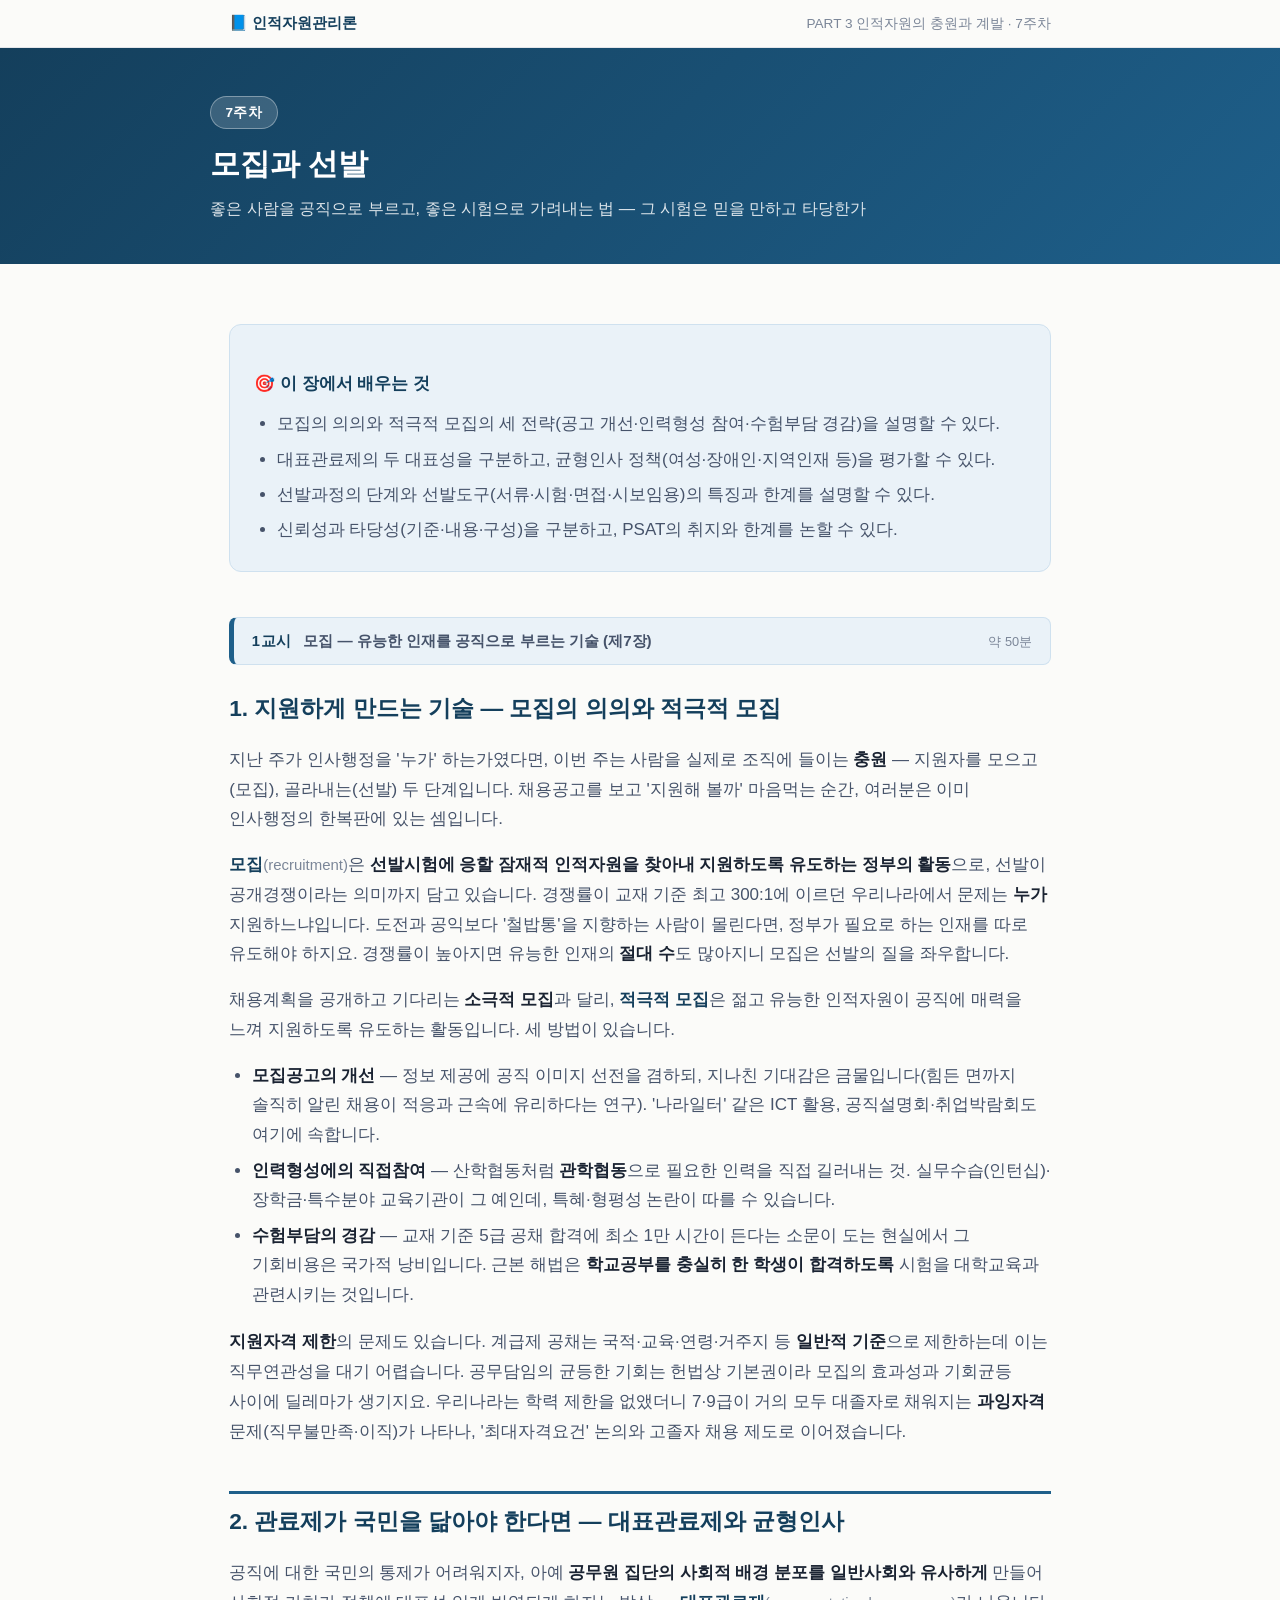
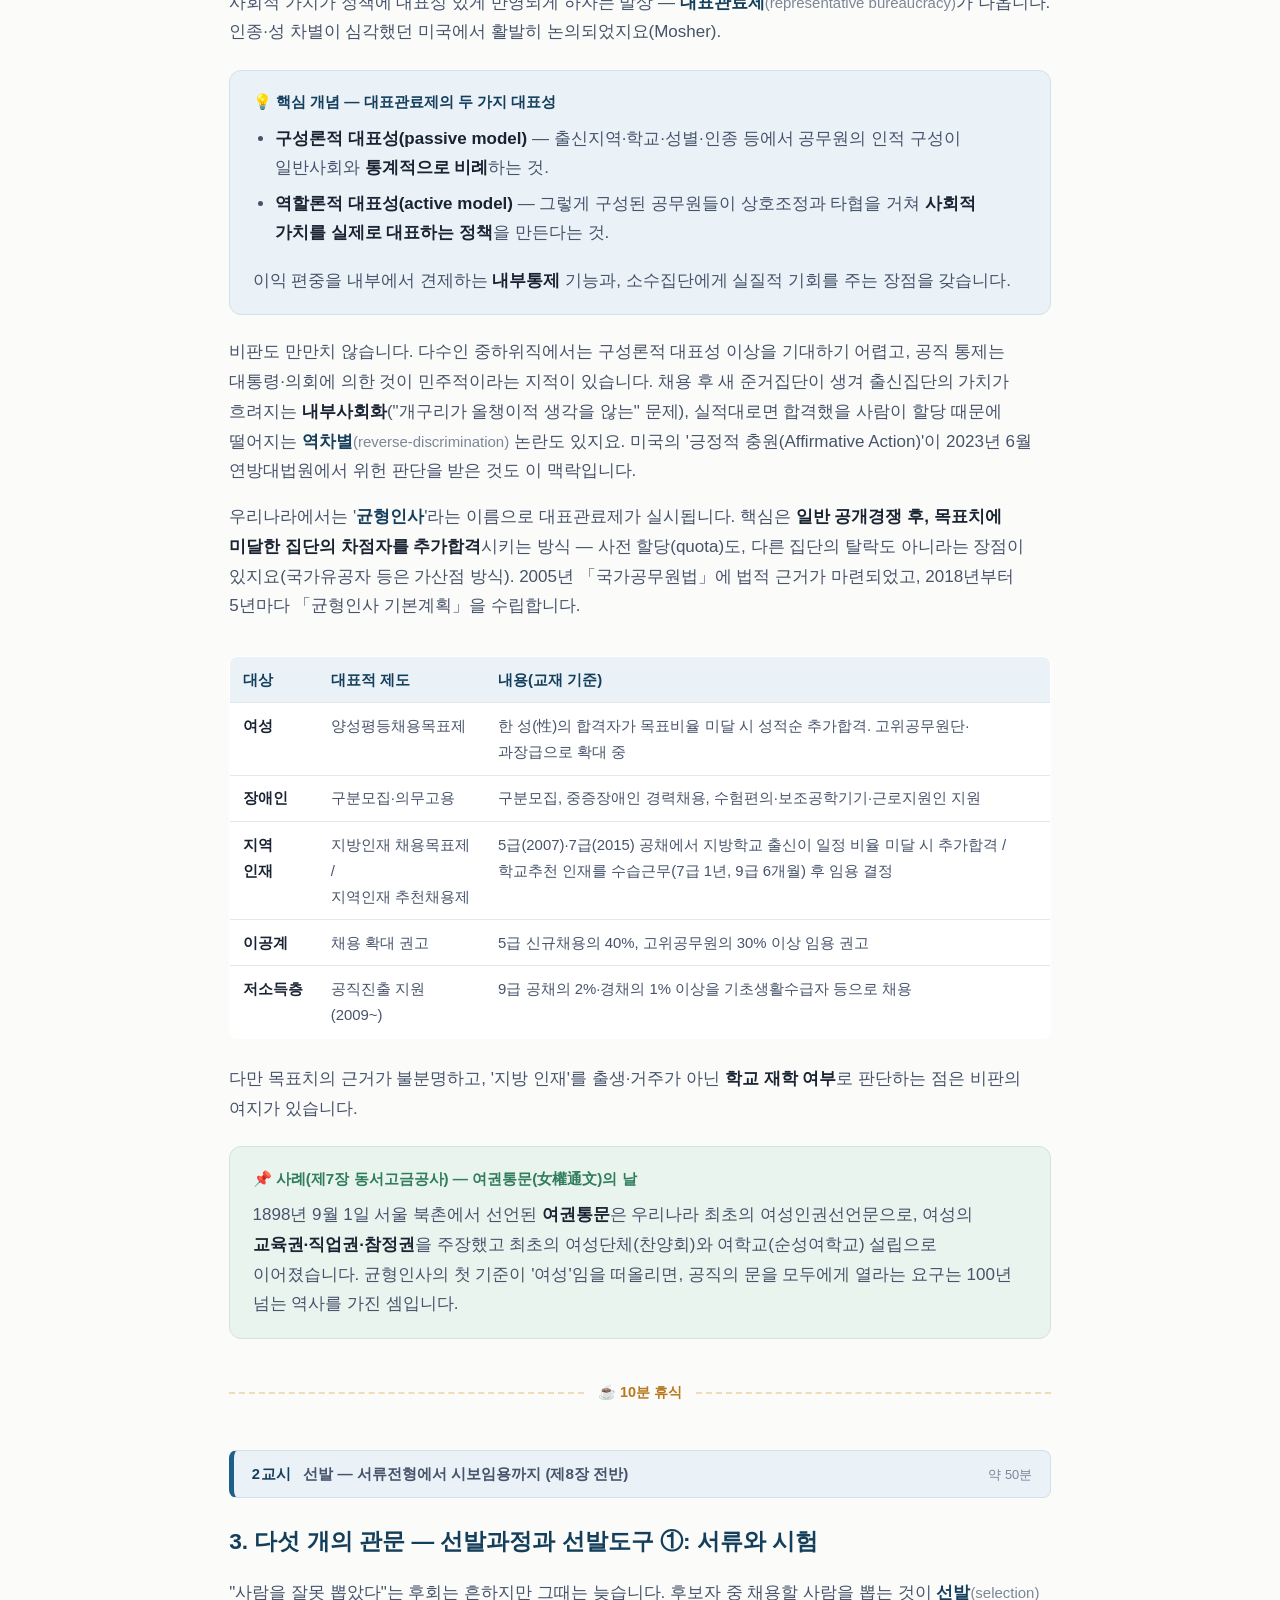
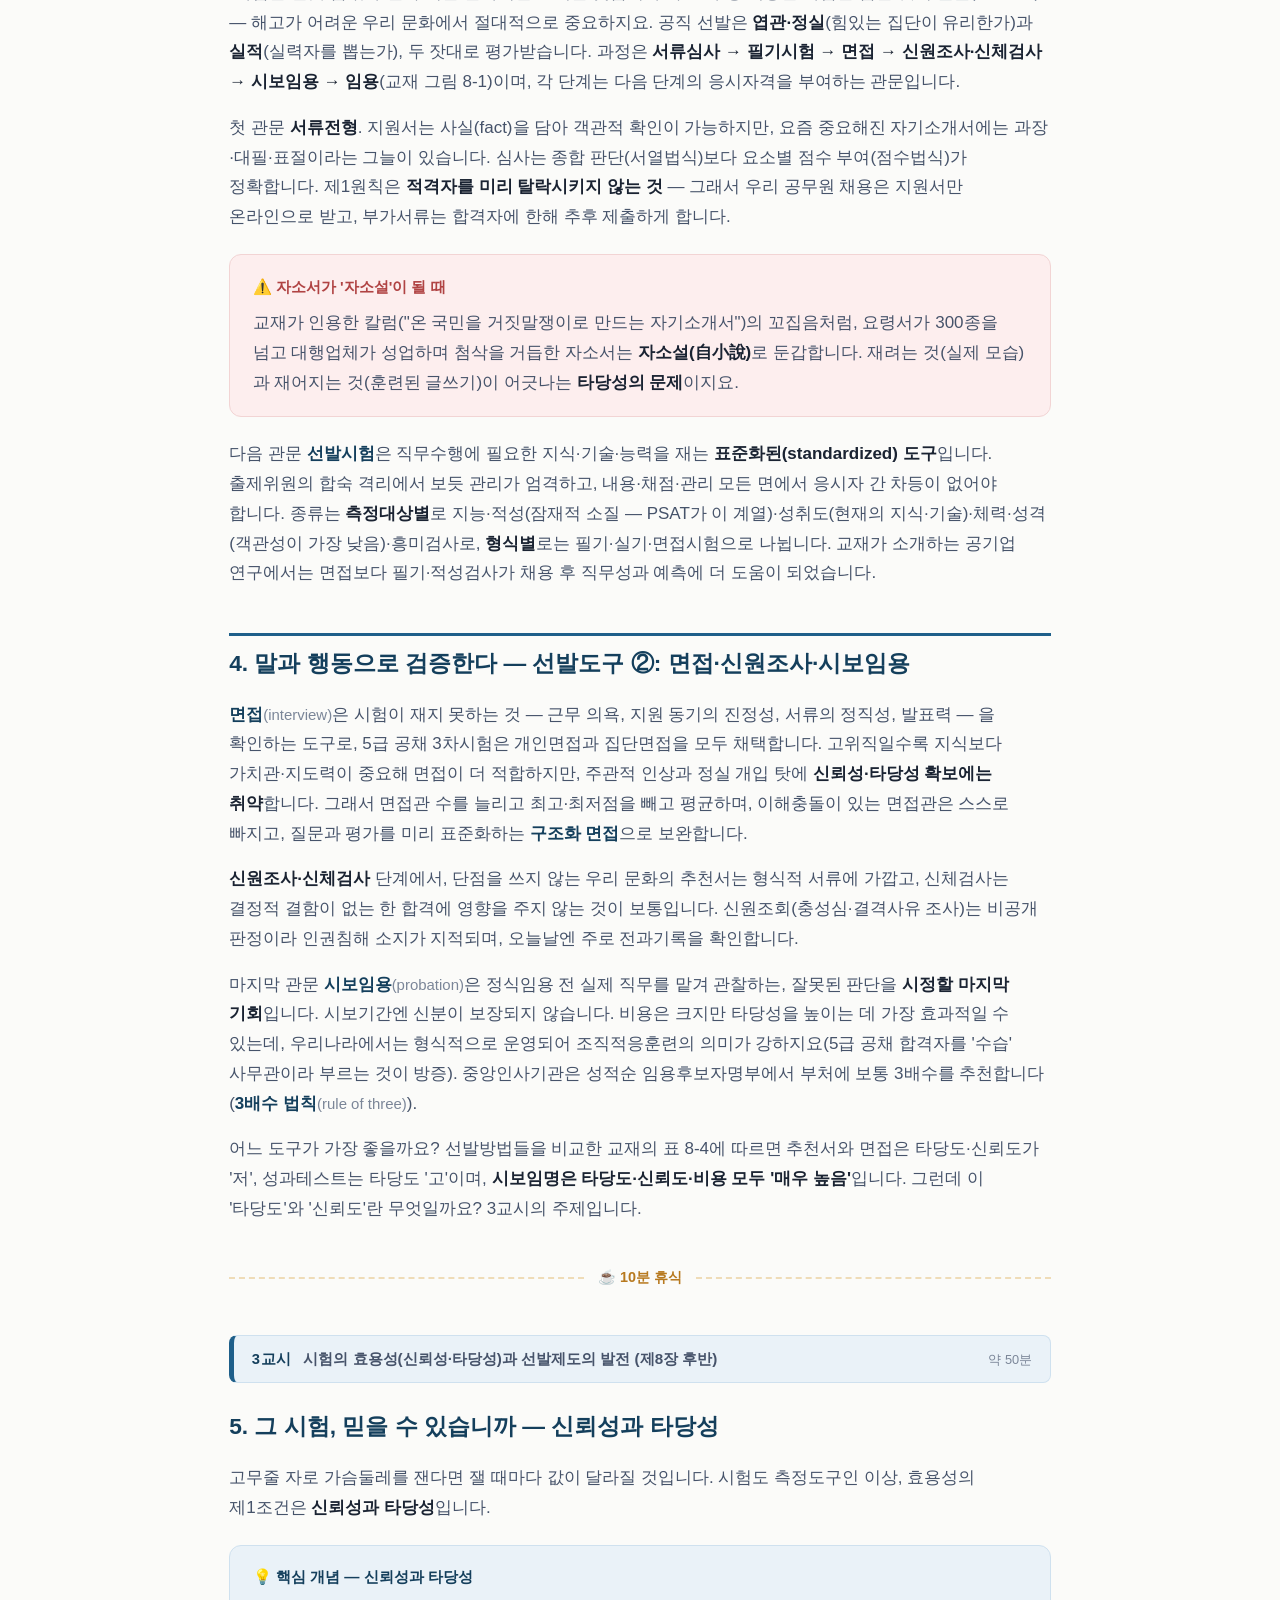
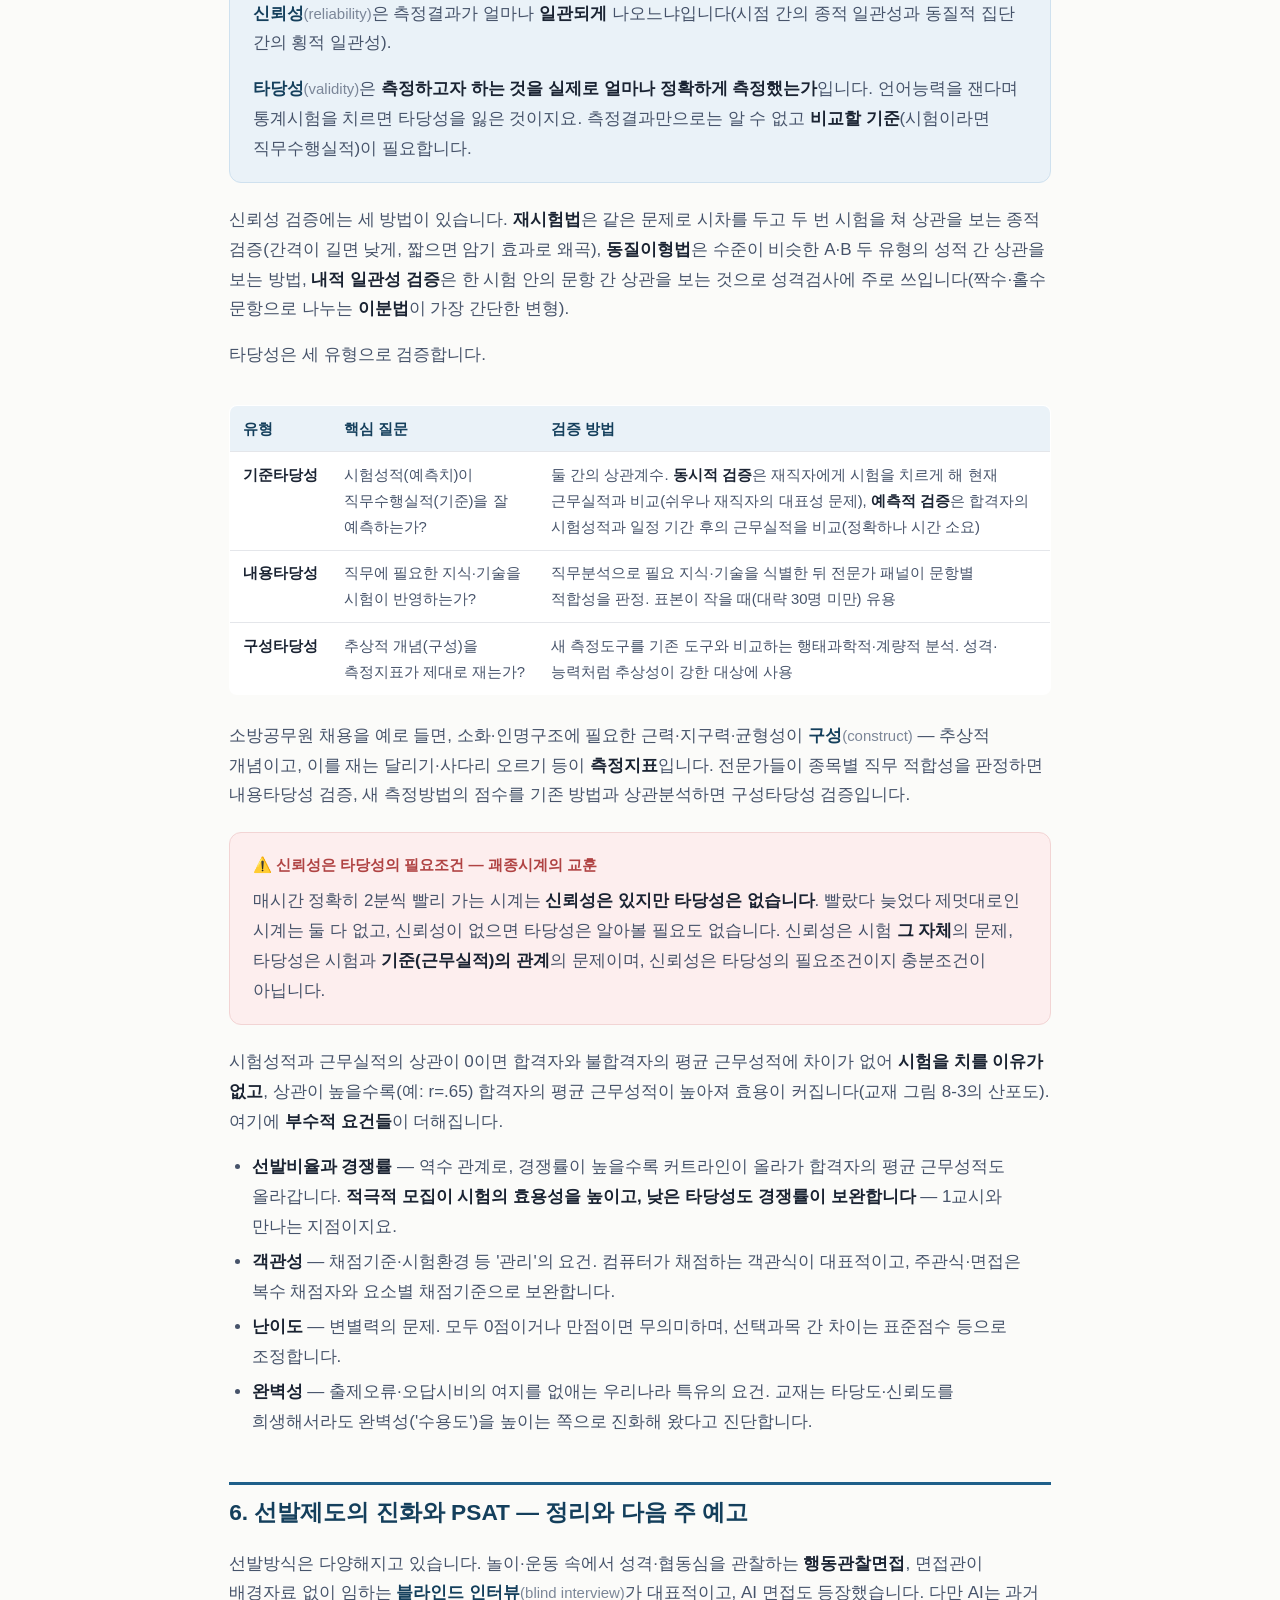
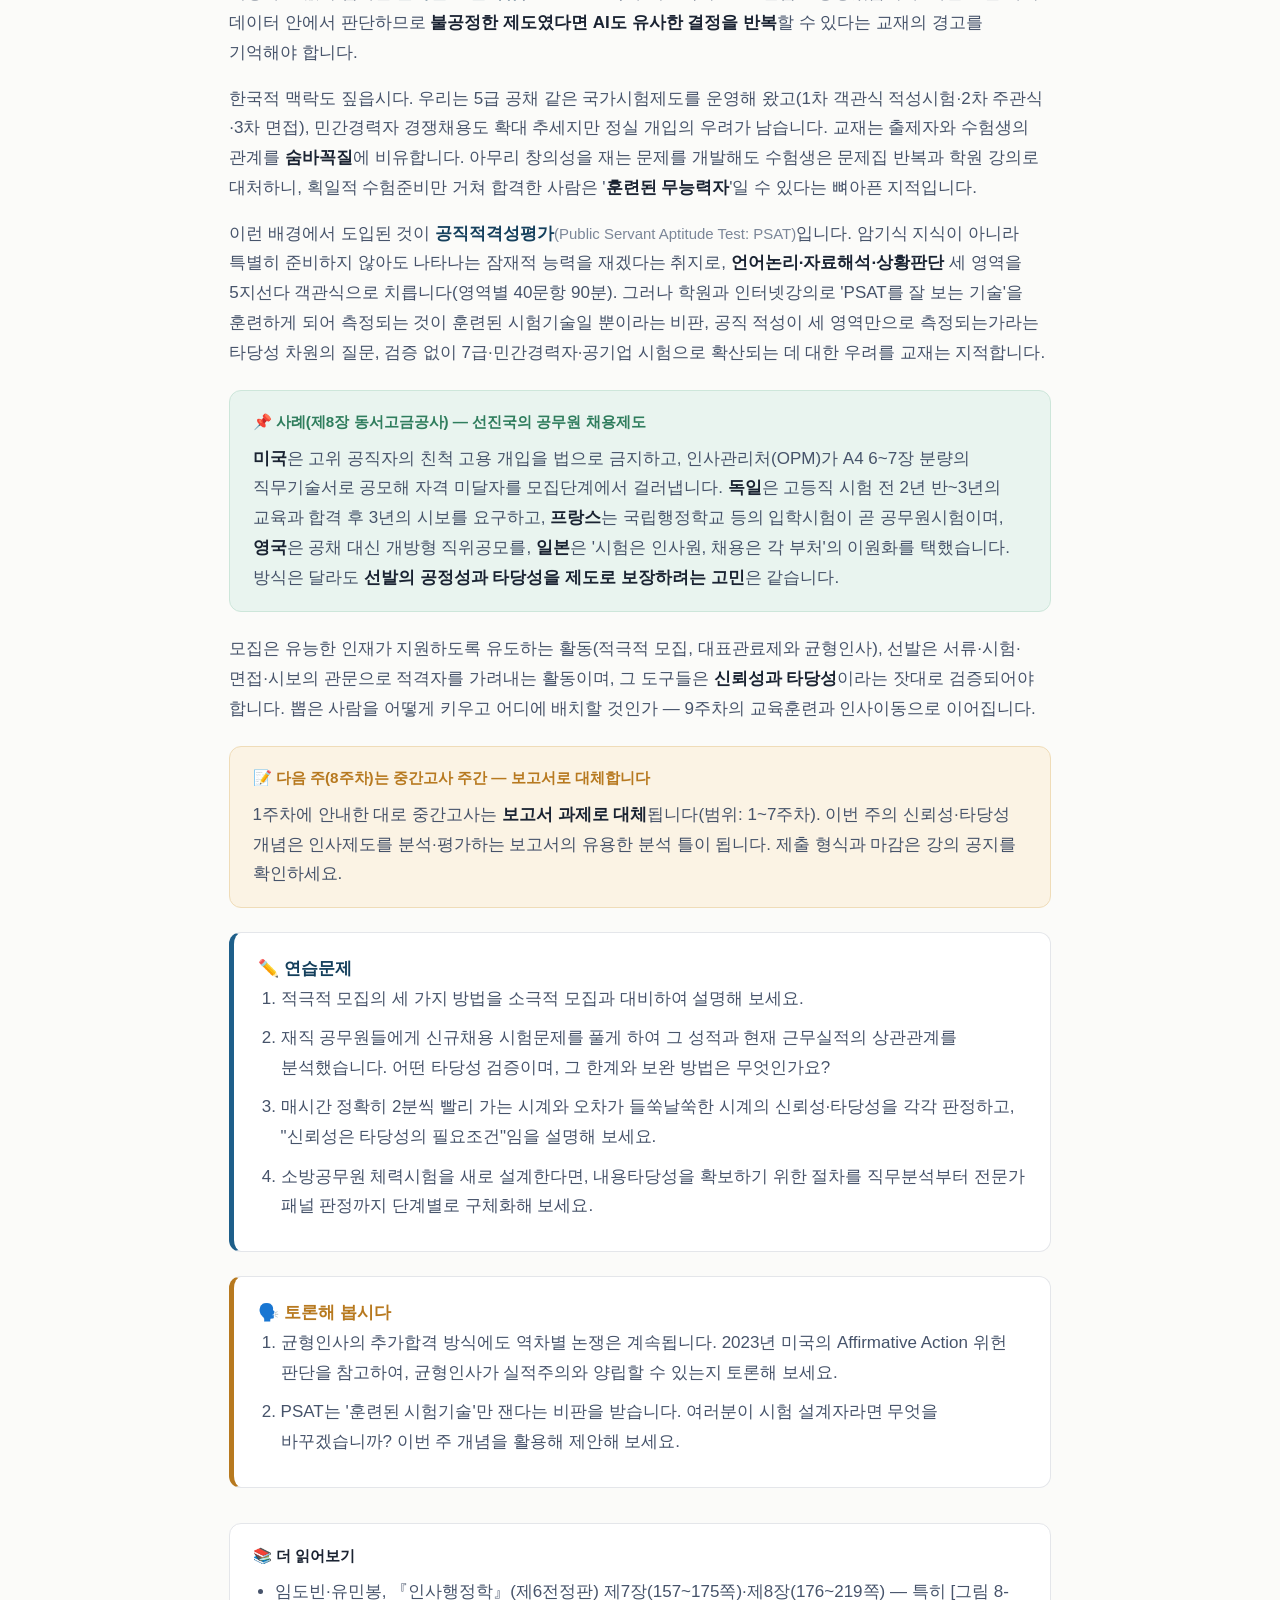
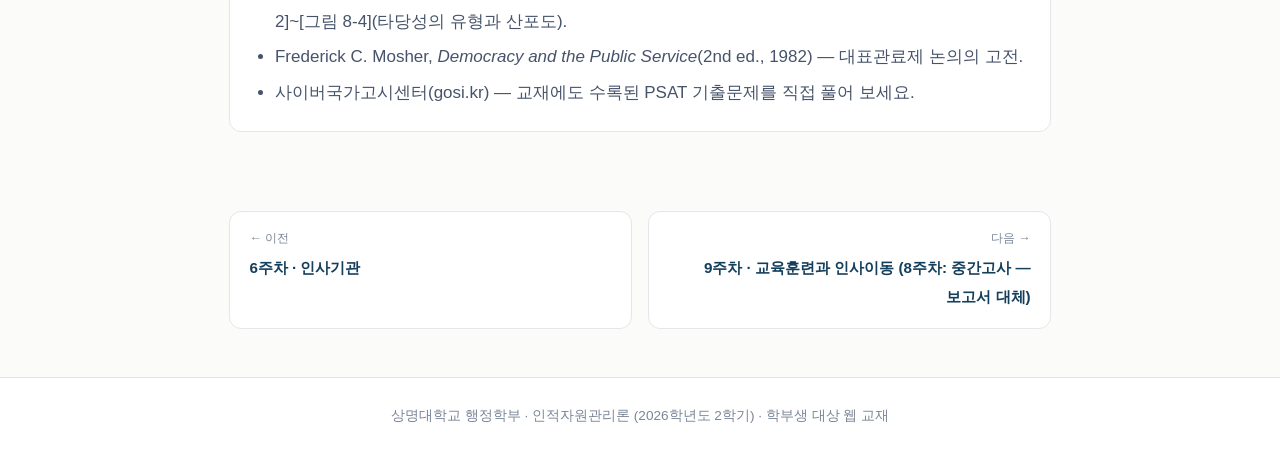
==== w07.html @ 159a5ad9 "인적자원관리론 웹 교재 초기 배포 (1~6주차 확장판, 7·9~13주차는 임시 기본판) Co-Authored-By: Claude Fable 5 <noreply@anthropic.c" ====
<!DOCTYPE html>
<html lang="ko">
<head>
<meta charset="UTF-8">
<meta name="viewport" content="width=device-width, initial-scale=1.0">
<title>7주차 · 모집과 선발 — 인적자원관리론</title>
<link rel="stylesheet" href="style.css">
</head>
<body>

<nav class="topnav">
  <div class="inner">
    <a class="home" href="index.html">📘 인적자원관리론</a>
    <span class="crumb">PART 3 인적자원의 충원과 계발 · 7주차</span>
  </div>
</nav>

<header class="chapter-header">
  <div class="inner">
    <span class="week-badge">7주차</span>
    <h1>모집과 선발</h1>
    <p class="subtitle">좋은 사람을 공직으로 부르고, 좋은 시험으로 가려내는 법 — 그 시험은 믿을 만하고 타당한가</p>
  </div>
</header>

<main>

<div class="objectives">
  <h2>🎯 이 장에서 배우는 것</h2>
  <ul>
    <li>모집의 의의와 적극적 모집의 세 전략(공고 개선·인력형성 참여·수험부담 경감)을 설명할 수 있다.</li>
    <li>대표관료제의 두 대표성을 구분하고, 균형인사 정책(여성·장애인·지역인재 등)을 평가할 수 있다.</li>
    <li>선발과정의 단계와 선발도구(서류·시험·면접·시보임용)의 특징과 한계를 설명할 수 있다.</li>
    <li>신뢰성과 타당성(기준·내용·구성)을 구분하고, PSAT의 취지와 한계를 논할 수 있다.</li>
  </ul>
</div>

<section class="session">
  <div class="session-header">
    <span class="session-no">1교시</span>
    <span class="session-title">모집 — 유능한 인재를 공직으로 부르는 기술 (제7장)</span>
    <span class="session-time">약 50분</span>
  </div>

  <h2>1. 지원하게 만드는 기술 — 모집의 의의와 적극적 모집</h2>

  <p>지난 주가 인사행정을 '누가' 하는가였다면, 이번 주는 사람을 실제로 조직에 들이는
  <strong>충원</strong> — 지원자를 모으고(모집), 골라내는(선발) 두 단계입니다. 채용공고를 보고
  '지원해 볼까' 마음먹는 순간, 여러분은 이미 인사행정의 한복판에 있는 셈입니다.</p>

  <p><span class="term">모집</span><span class="en">(recruitment)</span>은 <strong>선발시험에 응할
  잠재적 인적자원을 찾아내 지원하도록 유도하는 정부의 활동</strong>으로, 선발이 공개경쟁이라는
  의미까지 담고 있습니다. 경쟁률이 교재 기준 최고 300:1에 이르던 우리나라에서 문제는
  <strong>누가</strong> 지원하느냐입니다. 도전과 공익보다 '철밥통'을 지향하는 사람이 몰린다면,
  정부가 필요로 하는 인재를 따로 유도해야 하지요. 경쟁률이 높아지면 유능한 인재의 <strong>절대
  수</strong>도 많아지니 모집은 선발의 질을 좌우합니다.</p>

  <p>채용계획을 공개하고 기다리는 <strong>소극적 모집</strong>과 달리,
  <span class="term">적극적 모집</span>은 젊고 유능한 인적자원이 공직에 매력을 느껴 지원하도록
  유도하는 활동입니다. 세 방법이 있습니다.</p>

  <ul>
    <li><strong>모집공고의 개선</strong> — 정보 제공에 공직 이미지 선전을 겸하되, 지나친 기대감은
    금물입니다(힘든 면까지 솔직히 알린 채용이 적응과 근속에 유리하다는 연구). '나라일터' 같은
    ICT 활용, 공직설명회·취업박람회도 여기에 속합니다.</li>
    <li><strong>인력형성에의 직접참여</strong> — 산학협동처럼 <strong>관학협동</strong>으로 필요한
    인력을 직접 길러내는 것. 실무수습(인턴십)·장학금·특수분야 교육기관이 그 예인데, 특혜·형평성
    논란이 따를 수 있습니다.</li>
    <li><strong>수험부담의 경감</strong> — 교재 기준 5급 공채 합격에 최소 1만 시간이 든다는 소문이
    도는 현실에서 그 기회비용은 국가적 낭비입니다. 근본 해법은 <strong>학교공부를 충실히 한
    학생이 합격하도록</strong> 시험을 대학교육과 관련시키는 것입니다.</li>
  </ul>

  <p><strong>지원자격 제한</strong>의 문제도 있습니다. 계급제 공채는 국적·교육·연령·거주지 등
  <strong>일반적 기준</strong>으로 제한하는데 이는 직무연관성을 대기 어렵습니다. 공무담임의
  균등한 기회는 헌법상 기본권이라 모집의 효과성과 기회균등 사이에 딜레마가 생기지요. 우리나라는
  학력 제한을 없앴더니 7·9급이 거의 모두 대졸자로 채워지는 <strong>과잉자격</strong>
  문제(직무불만족·이직)가 나타나, '최대자격요건' 논의와 고졸자 채용 제도로 이어졌습니다.</p>

  <h2>2. 관료제가 국민을 닮아야 한다면 — 대표관료제와 균형인사</h2>

  <p>공직에 대한 국민의 통제가 어려워지자, 아예 <strong>공무원 집단의 사회적 배경 분포를
  일반사회와 유사하게</strong> 만들어 사회적 가치가 정책에 대표성 있게 반영되게 하자는 발상 —
  <span class="term">대표관료제</span><span class="en">(representative bureaucracy)</span>가
  나옵니다. 인종·성 차별이 심각했던 미국에서 활발히 논의되었지요(Mosher).</p>

  <div class="box concept">
    <span class="box-title">💡 핵심 개념 — 대표관료제의 두 가지 대표성</span>
    <ul>
      <li><strong>구성론적 대표성(passive model)</strong> — 출신지역·학교·성별·인종 등에서 공무원의
      인적 구성이 일반사회와 <strong>통계적으로 비례</strong>하는 것.</li>
      <li><strong>역할론적 대표성(active model)</strong> — 그렇게 구성된 공무원들이 상호조정과
      타협을 거쳐 <strong>사회적 가치를 실제로 대표하는 정책</strong>을 만든다는 것.</li>
    </ul>
    <p>이익 편중을 내부에서 견제하는 <strong>내부통제</strong> 기능과, 소수집단에게 실질적 기회를
    주는 장점을 갖습니다.</p>
  </div>

  <p>비판도 만만치 않습니다. 다수인 중하위직에서는 구성론적 대표성 이상을 기대하기 어렵고, 공직
  통제는 대통령·의회에 의한 것이 민주적이라는 지적이 있습니다. 채용 후 새 준거집단이 생겨
  출신집단의 가치가 흐려지는 <strong>내부사회화</strong>("개구리가 올챙이적 생각을 않는" 문제),
  실적대로면 합격했을 사람이 할당 때문에 떨어지는 <span class="term">역차별</span><span
  class="en">(reverse-discrimination)</span> 논란도 있지요. 미국의 '긍정적 충원(Affirmative
  Action)'이 2023년 6월 연방대법원에서 위헌 판단을 받은 것도 이 맥락입니다.</p>

  <p>우리나라에서는 '<span class="term">균형인사</span>'라는 이름으로 대표관료제가 실시됩니다.
  핵심은 <strong>일반 공개경쟁 후, 목표치에 미달한 집단의 차점자를 추가합격</strong>시키는 방식 —
  사전 할당(quota)도, 다른 집단의 탈락도 아니라는 장점이 있지요(국가유공자 등은 가산점 방식).
  2005년 「국가공무원법」에 법적 근거가 마련되었고, 2018년부터 5년마다 「균형인사 기본계획」을
  수립합니다.</p>

  <div class="table-wrap">
  <table>
    <tr><th>대상</th><th>대표적 제도</th><th>내용(교재 기준)</th></tr>
    <tr><td><strong>여성</strong></td><td>양성평등채용목표제</td>
      <td>한 성(性)의 합격자가 목표비율 미달 시 성적순 추가합격. 고위공무원단·과장급으로 확대 중</td></tr>
    <tr><td><strong>장애인</strong></td><td>구분모집·의무고용</td>
      <td>구분모집, 중증장애인 경력채용, 수험편의·보조공학기기·근로지원인 지원</td></tr>
    <tr><td><strong>지역 인재</strong></td><td>지방인재 채용목표제 /<br>지역인재 추천채용제</td>
      <td>5급(2007)·7급(2015) 공채에서 지방학교 출신이 일정 비율 미달 시 추가합격 / 학교추천 인재를
      수습근무(7급 1년, 9급 6개월) 후 임용 결정</td></tr>
    <tr><td><strong>이공계</strong></td><td>채용 확대 권고</td>
      <td>5급 신규채용의 40%, 고위공무원의 30% 이상 임용 권고</td></tr>
    <tr><td><strong>저소득층</strong></td><td>공직진출 지원(2009~)</td>
      <td>9급 공채의 2%·경채의 1% 이상을 기초생활수급자 등으로 채용</td></tr>
  </table>
  </div>

  <p>다만 목표치의 근거가 불분명하고, '지방 인재'를 출생·거주가 아닌 <strong>학교 재학
  여부</strong>로 판단하는 점은 비판의 여지가 있습니다.</p>

  <div class="box case">
    <span class="box-title">📌 사례(제7장 동서고금공사) — 여권통문(女權通文)의 날</span>
    <p>1898년 9월 1일 서울 북촌에서 선언된
    <strong>여권통문</strong>은 우리나라 최초의 여성인권선언문으로, 여성의
    <strong>교육권·직업권·참정권</strong>을 주장했고 최초의 여성단체(찬양회)와 여학교(순성여학교)
    설립으로 이어졌습니다. 균형인사의 첫 기준이 '여성'임을 떠올리면, 공직의 문을 모두에게 열라는
    요구는 100년 넘는 역사를 가진 셈입니다.</p>
  </div>

</section>

<div class="break-divider">☕ 10분 휴식</div>

<section class="session">
  <div class="session-header">
    <span class="session-no">2교시</span>
    <span class="session-title">선발 — 서류전형에서 시보임용까지 (제8장 전반)</span>
    <span class="session-time">약 50분</span>
  </div>

  <h2>3. 다섯 개의 관문 — 선발과정과 선발도구 ①: 서류와 시험</h2>

  <p>"사람을 잘못 뽑았다"는 후회는 흔하지만 그때는 늦습니다. 후보자 중 채용할 사람을 뽑는 것이
  <span class="term">선발</span><span class="en">(selection)</span> — 해고가 어려운 우리 문화에서
  절대적으로 중요하지요. 공직 선발은 <strong>엽관·정실</strong>(힘있는 집단이 유리한가)과
  <strong>실적</strong>(실력자를 뽑는가), 두 잣대로 평가받습니다. 과정은 <strong>서류심사 →
  필기시험 → 면접 → 신원조사·신체검사 → 시보임용 → 임용</strong>(교재 그림 8-1)이며, 각 단계는
  다음 단계의 응시자격을 부여하는 관문입니다.</p>

  <p>첫 관문 <strong>서류전형</strong>. 지원서는 사실(fact)을 담아 객관적 확인이 가능하지만, 요즘
  중요해진 자기소개서에는 과장·대필·표절이라는 그늘이 있습니다. 심사는 종합 판단(서열법식)보다
  요소별 점수 부여(점수법식)가 정확합니다. 제1원칙은
  <strong>적격자를 미리 탈락시키지 않는 것</strong> — 그래서 우리 공무원 채용은 지원서만
  온라인으로 받고, 부가서류는 합격자에 한해 추후 제출하게 합니다.</p>

  <div class="box warn">
    <span class="box-title">⚠️ 자소서가 '자소설'이 될 때</span>
    <p>교재가 인용한 칼럼("온 국민을 거짓말쟁이로 만드는 자기소개서")의 꼬집음처럼, 요령서가
    300종을 넘고 대행업체가 성업하며 첨삭을 거듭한 자소서는 <strong>자소설(自小說)</strong>로
    둔갑합니다. 재려는 것(실제 모습)과 재어지는 것(훈련된 글쓰기)이 어긋나는
    <strong>타당성의 문제</strong>이지요.</p>
  </div>

  <p>다음 관문 <span class="term">선발시험</span>은 직무수행에 필요한 지식·기술·능력을 재는
  <strong>표준화된(standardized) 도구</strong>입니다. 출제위원의 합숙 격리에서 보듯 관리가
  엄격하고, 내용·채점·관리 모든 면에서 응시자 간 차등이 없어야 합니다. 종류는
  <strong>측정대상별</strong>로 지능·적성(잠재적 소질 — PSAT가 이 계열)·성취도(현재의
  지식·기술)·체력·성격(객관성이 가장 낮음)·흥미검사로, <strong>형식별</strong>로는
  필기·실기·면접시험으로 나뉩니다. 교재가 소개하는 공기업 연구에서는 면접보다 필기·적성검사가
  채용 후 직무성과 예측에 더 도움이 되었습니다.</p>

  <h2>4. 말과 행동으로 검증한다 — 선발도구 ②: 면접·신원조사·시보임용</h2>

  <p><span class="term">면접</span><span class="en">(interview)</span>은 시험이 재지 못하는 것 —
  근무 의욕, 지원 동기의 진정성, 서류의 정직성, 발표력 — 을 확인하는 도구로, 5급 공채 3차시험은
  개인면접과 집단면접을 모두 채택합니다. 고위직일수록 지식보다 가치관·지도력이 중요해 면접이 더
  적합하지만, 주관적 인상과 정실 개입 탓에 <strong>신뢰성·타당성 확보에는 취약</strong>합니다.
  그래서 면접관 수를 늘리고 최고·최저점을 빼고 평균하며, 이해충돌이 있는 면접관은 스스로
  빠지고, 질문과 평가를 미리 표준화하는 <span class="term">구조화 면접</span>으로 보완합니다.</p>

  <p><strong>신원조사·신체검사</strong> 단계에서, 단점을 쓰지 않는 우리 문화의 추천서는 형식적
  서류에 가깝고, 신체검사는 결정적 결함이 없는 한 합격에 영향을 주지 않는 것이 보통입니다.
  신원조회(충성심·결격사유 조사)는 비공개 판정이라 인권침해 소지가 지적되며, 오늘날엔 주로
  전과기록을 확인합니다.</p>

  <p>마지막 관문 <span class="term">시보임용</span><span class="en">(probation)</span>은 정식임용
  전 실제 직무를 맡겨 관찰하는, 잘못된 판단을 <strong>시정할 마지막 기회</strong>입니다.
  시보기간엔 신분이 보장되지 않습니다. 비용은 크지만 타당성을 높이는 데 가장 효과적일 수 있는데,
  우리나라에서는 형식적으로 운영되어 조직적응훈련의 의미가 강하지요(5급 공채 합격자를 '수습'
  사무관이라 부르는 것이 방증). 중앙인사기관은 성적순 임용후보자명부에서 부처에 보통 3배수를
  추천합니다(<span class="term">3배수 법칙</span><span class="en">(rule of three)</span>).</p>

  <p>어느 도구가 가장 좋을까요? 선발방법들을 비교한 교재의 표 8-4에 따르면 추천서와 면접은
  타당도·신뢰도가 '저', 성과테스트는 타당도 '고'이며, <strong>시보임명은 타당도·신뢰도·비용
  모두 '매우 높음'</strong>입니다. 그런데 이 '타당도'와 '신뢰도'란 무엇일까요? 3교시의
  주제입니다.</p>

</section>

<div class="break-divider">☕ 10분 휴식</div>

<section class="session">
  <div class="session-header">
    <span class="session-no">3교시</span>
    <span class="session-title">시험의 효용성(신뢰성·타당성)과 선발제도의 발전 (제8장 후반)</span>
    <span class="session-time">약 50분</span>
  </div>

  <h2>5. 그 시험, 믿을 수 있습니까 — 신뢰성과 타당성</h2>

  <p>고무줄 자로 가슴둘레를 잰다면 잴 때마다 값이 달라질 것입니다. 시험도 측정도구인 이상,
  효용성의 제1조건은 <strong>신뢰성과 타당성</strong>입니다.</p>

  <div class="box concept">
    <span class="box-title">💡 핵심 개념 — 신뢰성과 타당성</span>
    <p><span class="term">신뢰성</span><span class="en">(reliability)</span>은 측정결과가 얼마나
    <strong>일관되게</strong> 나오느냐입니다(시점 간의 종적 일관성과 동질적 집단 간의 횡적
    일관성).</p>
    <p><span class="term">타당성</span><span class="en">(validity)</span>은 <strong>측정하고자 하는
    것을 실제로 얼마나 정확하게 측정했는가</strong>입니다. 언어능력을 잰다며 통계시험을 치르면
    타당성을 잃은 것이지요. 측정결과만으로는 알 수 없고 <strong>비교할 기준</strong>(시험이라면
    직무수행실적)이 필요합니다.</p>
  </div>

  <p>신뢰성 검증에는 세 방법이 있습니다. <strong>재시험법</strong>은 같은 문제로 시차를 두고 두 번
  시험을 쳐 상관을 보는 종적 검증(간격이 길면 낮게, 짧으면 암기 효과로 왜곡),
  <strong>동질이형법</strong>은 수준이 비슷한 A·B 두 유형의 성적 간 상관을 보는 방법,
  <strong>내적 일관성 검증</strong>은 한 시험 안의 문항 간 상관을 보는
  것으로 성격검사에 주로 쓰입니다(짝수·홀수 문항으로 나누는 <strong>이분법</strong>이 가장 간단한
  변형).</p>

  <p>타당성은 세 유형으로 검증합니다.</p>

  <div class="table-wrap">
  <table>
    <tr><th>유형</th><th>핵심 질문</th><th>검증 방법</th></tr>
    <tr><td><strong>기준타당성</strong></td>
      <td>시험성적(예측치)이 직무수행실적(기준)을 잘 예측하는가?</td>
      <td>둘 간의 상관계수. <strong>동시적 검증</strong>은 재직자에게 시험을 치르게 해 현재
      근무실적과 비교(쉬우나 재직자의 대표성 문제), <strong>예측적 검증</strong>은 합격자의
      시험성적과 일정 기간 후의 근무실적을 비교(정확하나 시간 소요)</td></tr>
    <tr><td><strong>내용타당성</strong></td>
      <td>직무에 필요한 지식·기술을 시험이 반영하는가?</td>
      <td>직무분석으로 필요 지식·기술을 식별한 뒤 전문가 패널이 문항별 적합성을 판정. 표본이 작을
      때(대략 30명 미만) 유용</td></tr>
    <tr><td><strong>구성타당성</strong></td>
      <td>추상적 개념(구성)을 측정지표가 제대로 재는가?</td>
      <td>새 측정도구를 기존 도구와 비교하는 행태과학적·계량적 분석. 성격·능력처럼 추상성이 강한
      대상에 사용</td></tr>
  </table>
  </div>

  <p>소방공무원 채용을 예로 들면, 소화·인명구조에 필요한 근력·지구력·균형성이
  <span class="term">구성</span><span class="en">(construct)</span> — 추상적 개념이고, 이를 재는
  달리기·사다리 오르기 등이 <strong>측정지표</strong>입니다. 전문가들이 종목별 직무 적합성을
  판정하면 내용타당성 검증, 새 측정방법의 점수를 기존 방법과 상관분석하면 구성타당성
  검증입니다.</p>

  <div class="box warn">
    <span class="box-title">⚠️ 신뢰성은 타당성의 필요조건 — 괘종시계의 교훈</span>
    <p>매시간 정확히 2분씩 빨리 가는 시계는 <strong>신뢰성은 있지만 타당성은
    없습니다</strong>. 빨랐다 늦었다 제멋대로인 시계는 둘 다 없고, 신뢰성이 없으면
    타당성은 알아볼 필요도 없습니다. 신뢰성은 시험 <strong>그 자체</strong>의 문제, 타당성은
    시험과 <strong>기준(근무실적)의 관계</strong>의 문제이며, 신뢰성은 타당성의 필요조건이지
    충분조건이 아닙니다.</p>
  </div>

  <p>시험성적과 근무실적의 상관이 0이면 합격자와 불합격자의 평균 근무성적에 차이가 없어
  <strong>시험을 치를 이유가 없고</strong>, 상관이 높을수록(예: r=.65) 합격자의 평균 근무성적이
  높아져 효용이 커집니다(교재 그림 8-3의 산포도). 여기에 <strong>부수적 요건들</strong>이
  더해집니다.</p>

  <ul>
    <li><strong>선발비율과 경쟁률</strong> — 역수 관계로, 경쟁률이 높을수록 커트라인이 올라가
    합격자의 평균 근무성적도 올라갑니다. <strong>적극적 모집이 시험의 효용성을 높이고, 낮은
    타당성도 경쟁률이 보완합니다</strong> — 1교시와 만나는 지점이지요.</li>
    <li><strong>객관성</strong> — 채점기준·시험환경 등 '관리'의 요건. 컴퓨터가 채점하는 객관식이
    대표적이고, 주관식·면접은 복수 채점자와 요소별 채점기준으로 보완합니다.</li>
    <li><strong>난이도</strong> — 변별력의 문제. 모두 0점이거나 만점이면 무의미하며, 선택과목 간
    차이는 표준점수 등으로 조정합니다.</li>
    <li><strong>완벽성</strong> — 출제오류·오답시비의 여지를 없애는 우리나라 특유의 요건. 교재는
    타당도·신뢰도를 희생해서라도 완벽성('수용도')을 높이는 쪽으로 진화해 왔다고 진단합니다.</li>
  </ul>

  <h2>6. 선발제도의 진화와 PSAT — 정리와 다음 주 예고</h2>

  <p>선발방식은 다양해지고 있습니다. 놀이·운동 속에서 성격·협동심을 관찰하는
  <strong>행동관찰면접</strong>, 면접관이 배경자료 없이 임하는 <span class="term">블라인드
  인터뷰</span><span class="en">(blind interview)</span>가 대표적이고, AI 면접도 등장했습니다.
  다만 AI는 과거 데이터 안에서 판단하므로 <strong>불공정한 제도였다면 AI도 유사한 결정을
  반복</strong>할 수 있다는 교재의 경고를 기억해야 합니다.</p>

  <p>한국적 맥락도 짚읍시다. 우리는 5급 공채 같은 국가시험제도를 운영해 왔고(1차 객관식
  적성시험·2차 주관식·3차 면접), 민간경력자 경쟁채용도 확대 추세지만 정실 개입의 우려가
  남습니다. 교재는 출제자와 수험생의 관계를 <strong>숨바꼭질</strong>에 비유합니다. 아무리
  창의성을 재는 문제를 개발해도 수험생은 문제집 반복과 학원 강의로 대처하니, 획일적 수험준비만
  거쳐 합격한 사람은 '<strong>훈련된 무능력자</strong>'일 수 있다는 뼈아픈 지적입니다.</p>

  <p>이런 배경에서 도입된 것이 <span class="term">공직적격성평가</span><span
  class="en">(Public Servant Aptitude Test: PSAT)</span>입니다. 암기식 지식이 아니라 특별히
  준비하지 않아도 나타나는 잠재적 능력을 재겠다는 취지로,
  <strong>언어논리·자료해석·상황판단</strong> 세 영역을 5지선다 객관식으로 치릅니다(영역별
  40문항 90분). 그러나 학원과 인터넷강의로 'PSAT를 잘 보는 기술'을 훈련하게
  되어 측정되는 것이 훈련된 시험기술일 뿐이라는 비판, 공직 적성이 세 영역만으로 측정되는가라는
  타당성 차원의 질문, 검증 없이 7급·민간경력자·공기업 시험으로 확산되는 데 대한 우려를 교재는
  지적합니다.</p>

  <div class="box case">
    <span class="box-title">📌 사례(제8장 동서고금공사) — 선진국의 공무원 채용제도</span>
    <p><strong>미국</strong>은 고위 공직자의 친척 고용
    개입을 법으로 금지하고, 인사관리처(OPM)가 A4 6~7장 분량의 직무기술서로 공모해 자격 미달자를
    모집단계에서 걸러냅니다. <strong>독일</strong>은 고등직 시험 전 2년 반~3년의 교육과 합격 후
    3년의 시보를 요구하고, <strong>프랑스</strong>는 국립행정학교 등의 입학시험이 곧
    공무원시험이며, <strong>영국</strong>은 공채 대신 개방형 직위공모를, <strong>일본</strong>은
    '시험은 인사원, 채용은 각 부처'의 이원화를 택했습니다. 방식은 달라도 <strong>선발의 공정성과
    타당성을 제도로 보장하려는 고민</strong>은 같습니다.</p>
  </div>

  <p>모집은 유능한 인재가 지원하도록 유도하는 활동(적극적 모집, 대표관료제와
  균형인사), 선발은 서류·시험·면접·시보의 관문으로 적격자를 가려내는 활동이며, 그 도구들은
  <strong>신뢰성과 타당성</strong>이라는 잣대로 검증되어야 합니다. 뽑은 사람을 어떻게 키우고
  어디에 배치할 것인가 — 9주차의 교육훈련과 인사이동으로 이어집니다.</p>

  <div class="box tip">
    <span class="box-title">📝 다음 주(8주차)는 중간고사 주간 — 보고서로 대체합니다</span>
    <p>1주차에 안내한 대로 중간고사는 <strong>보고서 과제로 대체</strong>됩니다(범위: 1~7주차).
    이번 주의 신뢰성·타당성 개념은 인사제도를 분석·평가하는 보고서의 유용한 분석 틀이 됩니다.
    제출 형식과 마감은 강의 공지를 확인하세요.</p>
  </div>

  <div class="exercise">
    <span class="box-title" style="font-weight:800; color:var(--brand-deep);">✏️ 연습문제</span>
    <ol>
      <li>적극적 모집의 세 가지 방법을 소극적 모집과 대비하여 설명해 보세요.</li>
      <li>재직 공무원들에게 신규채용 시험문제를 풀게 하여 그 성적과 현재 근무실적의 상관관계를
      분석했습니다. 어떤 타당성 검증이며, 그 한계와 보완 방법은 무엇인가요?</li>
      <li>매시간 정확히 2분씩 빨리 가는 시계와 오차가 들쑥날쑥한 시계의 신뢰성·타당성을 각각
      판정하고, "신뢰성은 타당성의 필요조건"임을 설명해 보세요.</li>
      <li>소방공무원 체력시험을 새로 설계한다면, 내용타당성을 확보하기 위한 절차를 직무분석부터
      전문가 패널 판정까지 단계별로 구체화해 보세요.</li>
    </ol>
  </div>

  <div class="exercise" style="border-left-color: var(--accent);">
    <span class="box-title" style="font-weight:800; color:var(--accent);">🗣️ 토론해 봅시다</span>
    <ol>
      <li>균형인사의 추가합격 방식에도 역차별 논쟁은 계속됩니다. 2023년 미국의 Affirmative
      Action 위헌 판단을 참고하여, 균형인사가 실적주의와 양립할 수 있는지 토론해 보세요.</li>
      <li>PSAT는 '훈련된 시험기술'만 잰다는 비판을 받습니다. 여러분이 시험 설계자라면 무엇을
      바꾸겠습니까? 이번 주 개념을 활용해 제안해 보세요.</li>
    </ol>
  </div>

  <div class="box" style="margin-top:2.2rem;">
    <span class="box-title">📚 더 읽어보기</span>
    <ul>
      <li>임도빈·유민봉, 『인사행정학』(제6전정판) 제7장(157~175쪽)·제8장(176~219쪽) — 특히
      [그림 8-2]~[그림 8-4](타당성의 유형과 산포도).</li>
      <li>Frederick C. Mosher, <em>Democracy and the Public Service</em>(2nd ed., 1982) —
      대표관료제 논의의 고전.</li>
      <li>사이버국가고시센터(gosi.kr) — 교재에도 수록된 PSAT 기출문제를 직접 풀어 보세요.</li>
    </ul>
  </div>

</section>

</main>

<div class="pagenav">
  <a href="w06.html">
    <span class="dir">← 이전</span>
    <span class="label">6주차 · 인사기관</span>
  </a>
  <a class="next" href="w09.html">
    <span class="dir">다음 →</span>
    <span class="label">9주차 · 교육훈련과 인사이동 (8주차: 중간고사 — 보고서 대체)</span>
  </a>
</div>

<footer>
  상명대학교 행정학부 · 인적자원관리론 (2026학년도 2학기) · 학부생 대상 웹 교재
</footer>

</body>
</html>
---- style.css ----
/* ===================================================================
   정책성과분석평가론 — 학부 1학년용 웹 교재 공통 스타일
   =================================================================== */
:root {
  --ink: #1a2332;
  --ink-soft: #46536a;
  --ink-faint: #7b8698;
  --bg: #fbfbf9;
  --card: #ffffff;
  --line: #e4e6ea;
  --brand: #1e5f8a;        /* 메인 블루 */
  --brand-deep: #143f5c;
  --brand-soft: #eaf2f8;
  --accent: #b7791f;       /* 골드 포인트 */
  --accent-soft: #fbf3e4;
  --green: #2f7d5d;
  --green-soft: #e9f4ef;
  --red-soft: #fdeeee;
  --red: #b04343;
  --radius: 12px;
  --maxw: 860px;
}

* { margin: 0; padding: 0; box-sizing: border-box; }

html { scroll-behavior: smooth; }

body {
  font-family: "Pretendard", "Apple SD Gothic Neo", "Malgun Gothic", "맑은 고딕", "Segoe UI", sans-serif;
  background: var(--bg);
  color: var(--ink);
  line-height: 1.75;
  font-size: 17px;
  word-break: keep-all;
}

/* ---------- 상단 내비게이션 ---------- */
.topnav {
  position: sticky; top: 0; z-index: 50;
  background: rgba(251, 251, 249, 0.92);
  backdrop-filter: blur(8px);
  border-bottom: 1px solid var(--line);
}
.topnav .inner {
  max-width: var(--maxw); margin: 0 auto; padding: 0.65rem 1.2rem;
  display: flex; align-items: center; justify-content: space-between; gap: 1rem;
}
.topnav .home {
  font-weight: 700; color: var(--brand-deep); text-decoration: none; font-size: 0.95rem;
}
.topnav .home:hover { color: var(--brand); }
.topnav .crumb { font-size: 0.85rem; color: var(--ink-faint); }

/* ---------- 챕터 헤더 ---------- */
.chapter-header {
  background: linear-gradient(135deg, var(--brand-deep) 0%, var(--brand) 100%);
  color: #fff; padding: 3rem 1.2rem 2.6rem;
}
.chapter-header .inner { max-width: var(--maxw); margin: 0 auto; }
.week-badge {
  display: inline-block; background: rgba(255,255,255,0.16);
  border: 1px solid rgba(255,255,255,0.35);
  padding: 0.2rem 0.9rem; border-radius: 999px;
  font-size: 0.85rem; font-weight: 600; letter-spacing: 0.04em;
  margin-bottom: 0.9rem;
}
.chapter-header h1 { font-size: 1.9rem; line-height: 1.35; font-weight: 800; }
.chapter-header .subtitle { margin-top: 0.6rem; font-size: 1.02rem; opacity: 0.85; }

/* ---------- 본문 ---------- */
main { max-width: var(--maxw); margin: 0 auto; padding: 2.2rem 1.2rem 3.5rem; }

main h2 {
  font-size: 1.42rem; font-weight: 800; color: var(--brand-deep);
  margin: 2.8rem 0 1rem; padding-top: 0.5rem;
  border-top: 3px solid var(--brand);
}
main h2:first-of-type { margin-top: 1.4rem; }
main h3 {
  font-size: 1.13rem; font-weight: 700; color: var(--ink);
  margin: 1.9rem 0 0.7rem;
}
main p { margin: 0 0 1rem; color: var(--ink-soft); }
main strong { color: var(--ink); }
main ul, main ol { margin: 0 0 1.1rem 1.4rem; color: var(--ink-soft); }
main li { margin-bottom: 0.35rem; }
main table {
  width: 100%; border-collapse: collapse; margin: 1.2rem 0 1.6rem;
  font-size: 0.93rem; background: var(--card);
  border: 1px solid var(--line); border-radius: 8px; overflow: hidden;
}
main th {
  background: var(--brand-soft); color: var(--brand-deep);
  padding: 0.6rem 0.8rem; text-align: left; font-weight: 700;
  border-bottom: 1px solid var(--line);
}
main td { padding: 0.6rem 0.8rem; border-bottom: 1px solid var(--line); color: var(--ink-soft); vertical-align: top; }
main tr:last-child td { border-bottom: none; }
.table-wrap { overflow-x: auto; }

/* ---------- 학습목표 ---------- */
.objectives {
  background: var(--brand-soft); border: 1px solid #cfe1ef;
  border-radius: var(--radius); padding: 1.3rem 1.5rem; margin: 1.6rem 0 0.4rem;
}
.objectives h2 {
  border: none; margin: 0 0 0.7rem; padding: 0;
  font-size: 1.05rem; color: var(--brand-deep);
}
.objectives ul { margin-bottom: 0; }
.objectives li { color: var(--ink-soft); }

/* ---------- 정보 박스 ---------- */
.box {
  border-radius: var(--radius); padding: 1.15rem 1.4rem; margin: 1.4rem 0;
  border: 1px solid var(--line); background: var(--card);
}
.box .box-title {
  font-weight: 800; font-size: 0.95rem; margin-bottom: 0.5rem; display: block;
}
.box p:last-child, .box ul:last-child, .box ol:last-child { margin-bottom: 0; }

.box.concept { background: var(--brand-soft); border-color: #cfe1ef; }
.box.concept .box-title { color: var(--brand-deep); }

.box.case { background: var(--green-soft); border-color: #cde6da; }
.box.case .box-title { color: var(--green); }

.box.tip { background: var(--accent-soft); border-color: #efdcb8; }
.box.tip .box-title { color: var(--accent); }

.box.warn { background: var(--red-soft); border-color: #f2d4d4; }
.box.warn .box-title { color: var(--red); }

/* ---------- 용어 ---------- */
.term { font-weight: 700; color: var(--brand-deep); }
.en { color: var(--ink-faint); font-size: 0.88em; }

/* ---------- 연습문제 ---------- */
.exercise {
  background: var(--card); border: 1px solid var(--line);
  border-left: 5px solid var(--brand); border-radius: var(--radius);
  padding: 1.3rem 1.5rem; margin: 1.5rem 0;
}
.exercise ol { margin-bottom: 0; }
.exercise li { margin-bottom: 0.6rem; }

/* ---------- 페이지 하단 내비게이션 ---------- */
.pagenav {
  max-width: var(--maxw); margin: 0 auto; padding: 0 1.2rem 3rem;
  display: flex; justify-content: space-between; gap: 1rem;
}
.pagenav a {
  flex: 1; text-decoration: none; background: var(--card);
  border: 1px solid var(--line); border-radius: var(--radius);
  padding: 1rem 1.2rem; color: var(--ink); transition: border-color .15s, box-shadow .15s;
}
.pagenav a:hover { border-color: var(--brand); box-shadow: 0 2px 10px rgba(20,63,92,0.08); }
.pagenav .dir { display: block; font-size: 0.78rem; color: var(--ink-faint); margin-bottom: 0.2rem; }
.pagenav .label { font-weight: 700; font-size: 0.95rem; color: var(--brand-deep); }
.pagenav .next { text-align: right; }
.pagenav .spacer { flex: 1; }

/* ---------- 푸터 ---------- */
footer {
  border-top: 1px solid var(--line); background: var(--card);
  padding: 1.6rem 1.2rem; text-align: center;
  font-size: 0.85rem; color: var(--ink-faint);
}

/* ===================================================================
   index(홈) 전용
   =================================================================== */
.hero {
  background: linear-gradient(135deg, var(--brand-deep) 0%, var(--brand) 70%, #2b7fb0 100%);
  color: #fff; text-align: center; padding: 4.2rem 1.2rem 3.6rem;
}
.hero .eyebrow {
  display: inline-block; background: rgba(255,255,255,0.14);
  border: 1px solid rgba(255,255,255,0.35);
  padding: 0.25rem 1.1rem; border-radius: 999px;
  font-size: 0.88rem; font-weight: 600; margin-bottom: 1.1rem; letter-spacing: 0.05em;
}
.hero h1 { font-size: 2.5rem; font-weight: 900; line-height: 1.3; }
.hero .tagline { margin-top: 0.9rem; font-size: 1.12rem; opacity: 0.88; }
.hero .meta { margin-top: 1.4rem; font-size: 0.92rem; opacity: 0.75; }

.intro-card {
  max-width: var(--maxw); margin: -2rem auto 0; position: relative;
  background: var(--card); border: 1px solid var(--line);
  border-radius: var(--radius); padding: 1.6rem 1.9rem;
  box-shadow: 0 8px 28px rgba(20,63,92,0.10);
}
.intro-card h2 { font-size: 1.1rem; color: var(--brand-deep); margin-bottom: 0.6rem; }
.intro-card p { color: var(--ink-soft); font-size: 0.97rem; margin-bottom: 0.7rem; }
.intro-card p:last-child { margin-bottom: 0; }

.toc-section { max-width: var(--maxw); margin: 0 auto; padding: 2.6rem 1.2rem 3rem; }
.part-block { margin-bottom: 2.4rem; }
.part-title {
  display: flex; align-items: baseline; gap: 0.7rem;
  margin-bottom: 1rem; padding-bottom: 0.5rem; border-bottom: 3px solid var(--brand);
}
.part-title .part-no {
  font-size: 0.85rem; font-weight: 800; color: var(--accent); letter-spacing: 0.08em;
}
.part-title h2 { font-size: 1.35rem; font-weight: 800; color: var(--brand-deep); }
.part-title .part-weeks { margin-left: auto; font-size: 0.85rem; color: var(--ink-faint); }

.week-list { display: grid; gap: 0.7rem; }
a.week-card {
  display: flex; align-items: center; gap: 1.1rem;
  background: var(--card); border: 1px solid var(--line); border-radius: var(--radius);
  padding: 0.95rem 1.3rem; text-decoration: none; color: var(--ink);
  transition: border-color .15s, box-shadow .15s, transform .15s;
}
a.week-card:hover {
  border-color: var(--brand); box-shadow: 0 4px 14px rgba(20,63,92,0.10);
  transform: translateY(-1px);
}
.week-card .wk {
  flex: 0 0 auto; width: 3.4rem; height: 3.4rem; border-radius: 10px;
  background: var(--brand-soft); color: var(--brand-deep);
  display: flex; flex-direction: column; align-items: center; justify-content: center;
  font-weight: 800; line-height: 1.15;
}
.week-card .wk .n { font-size: 1.15rem; }
.week-card .wk .u { font-size: 0.68rem; font-weight: 600; color: var(--ink-faint); }
.week-card .info { min-width: 0; }
.week-card .t { font-weight: 700; font-size: 1.02rem; color: var(--ink); }
.week-card .d { font-size: 0.87rem; color: var(--ink-faint); margin-top: 0.15rem; }
.week-card .go { margin-left: auto; color: var(--brand); font-weight: 700; }

.week-card.exam {
  background: #f4f5f7; border-style: dashed; pointer-events: none;
}
.week-card.exam .wk { background: #e8eaee; color: var(--ink-faint); }
.week-card.exam .t { color: var(--ink-soft); }

.ref-section {
  max-width: var(--maxw); margin: 0 auto; padding: 0 1.2rem 3rem;
}
.ref-section h2 {
  font-size: 1.25rem; font-weight: 800; color: var(--brand-deep);
  border-top: 3px solid var(--brand); padding-top: 0.6rem; margin-bottom: 0.9rem;
}
.ref-section ul { margin-left: 1.3rem; color: var(--ink-soft); font-size: 0.95rem; }
.ref-section li { margin-bottom: 0.4rem; }

@media (max-width: 640px) {
  body { font-size: 16px; }
  .hero h1 { font-size: 1.8rem; }
  .chapter-header h1 { font-size: 1.45rem; }
  .pagenav { flex-direction: column; }
  .pagenav .next { text-align: left; }
  .week-card .go { display: none; }
}

/* ── 인적자원관리론 추가 ── */
/* 강의 1회(2시간 50분)를 50분 수업 3블록으로 나누는 「교시」 구조 */

/* 교시 컨테이너 — 주차 본문을 1·2·3교시 <section>으로 감싼다 */
.session { margin: 0; }

/* 교시 헤더 — 「1교시 · 소제목 · 약 50분」 띠 */
.session-header {
  display: flex; align-items: baseline; gap: 0.7rem;
  margin: 2.8rem 0 0.2rem; padding: 0.6rem 1.1rem;
  background: var(--brand-soft); border: 1px solid #cfe1ef;
  border-left: 5px solid var(--brand); border-radius: 8px;
}
.session-header .session-no {
  font-weight: 800; font-size: 0.92rem; color: var(--brand-deep);
  letter-spacing: 0.05em; white-space: nowrap;
}
.session-header .session-title {
  font-weight: 700; font-size: 0.95rem; color: var(--ink-soft); min-width: 0;
}
.session-header .session-time {
  margin-left: auto; font-size: 0.8rem; color: var(--ink-faint); white-space: nowrap;
}

/* 교시 첫 h2 — 바로 위의 교시 헤더가 구분선 역할을 하므로 상단 경계선을 생략 */
.session h2:first-of-type { margin-top: 1.5rem; border-top: none; padding-top: 0; }

/* ☕ 10분 휴식 구분 요소 — 교시 사이에 배치 */
.break-divider {
  display: flex; align-items: center; gap: 0.9rem;
  margin: 2.6rem 0; font-weight: 700; font-size: 0.9rem; color: var(--accent);
}
.break-divider::before,
.break-divider::after {
  content: ""; flex: 1; border-top: 2px dashed #efdcb8;
}
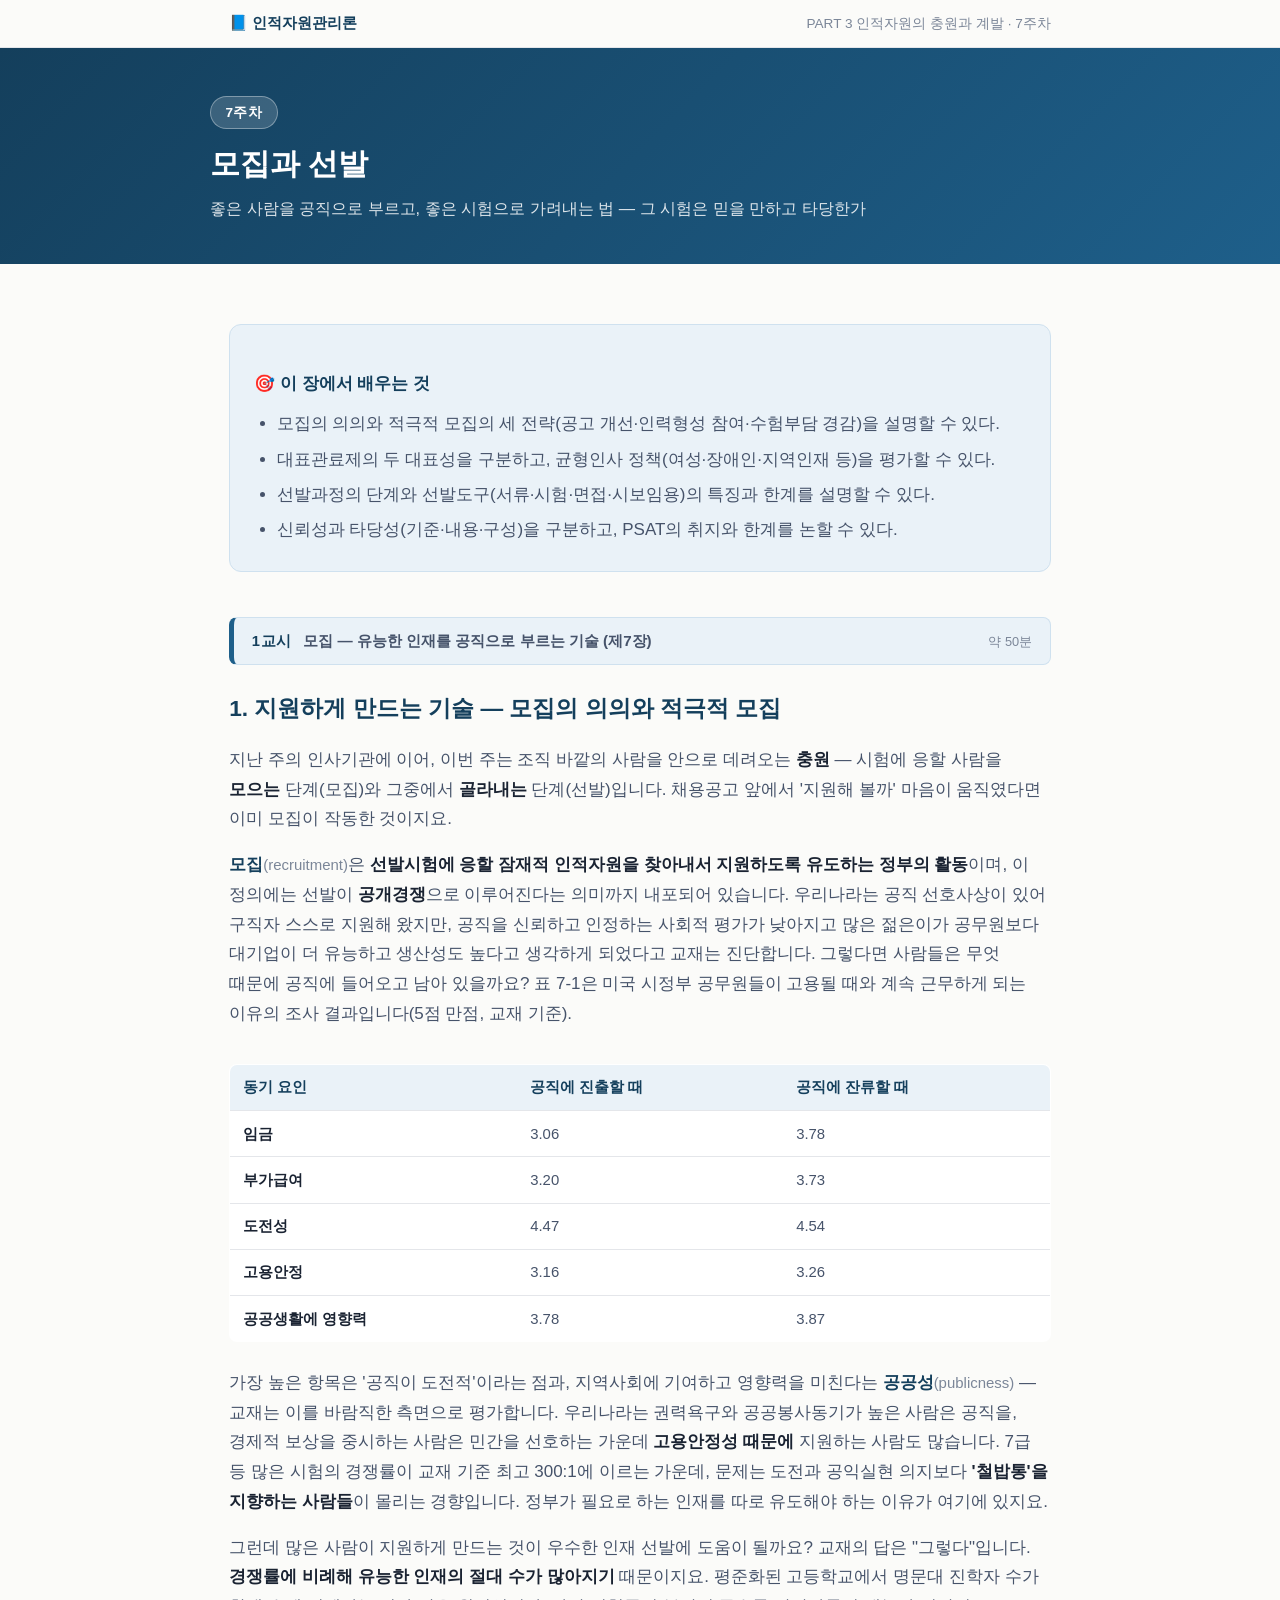
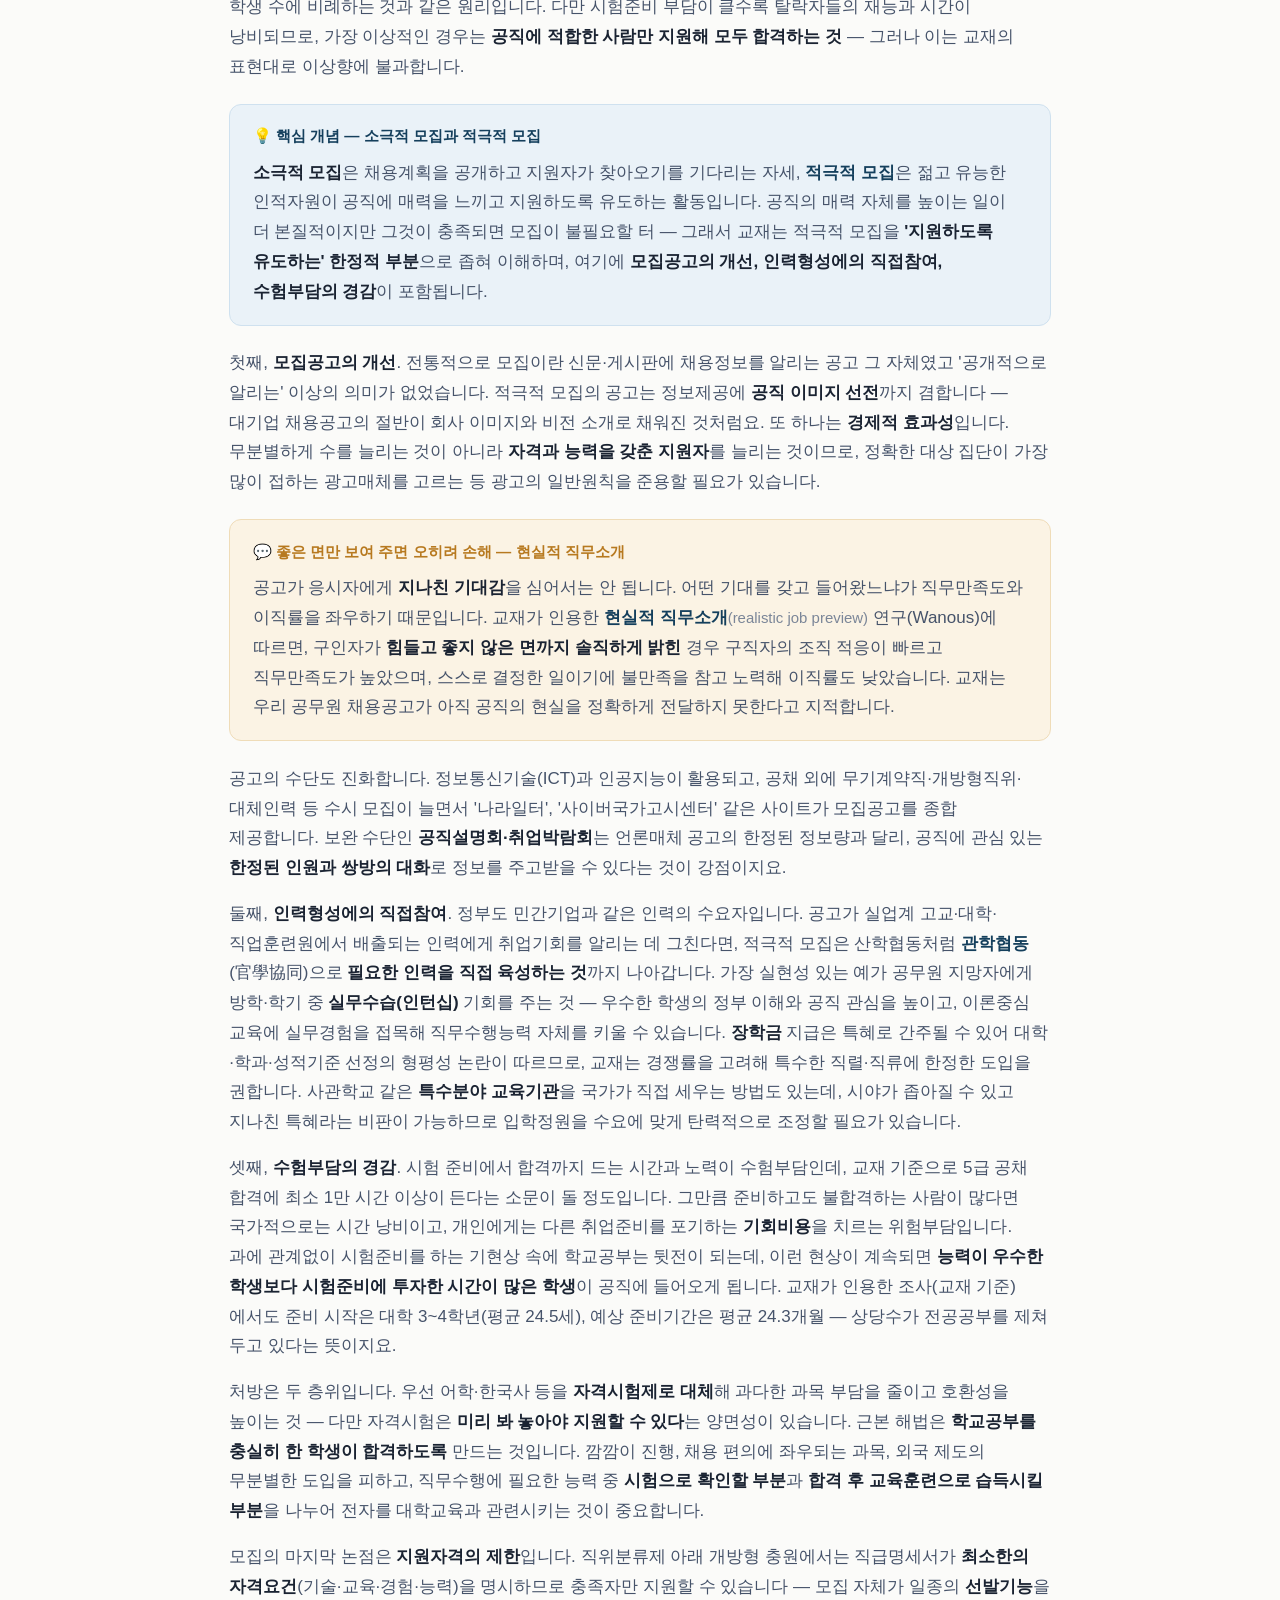
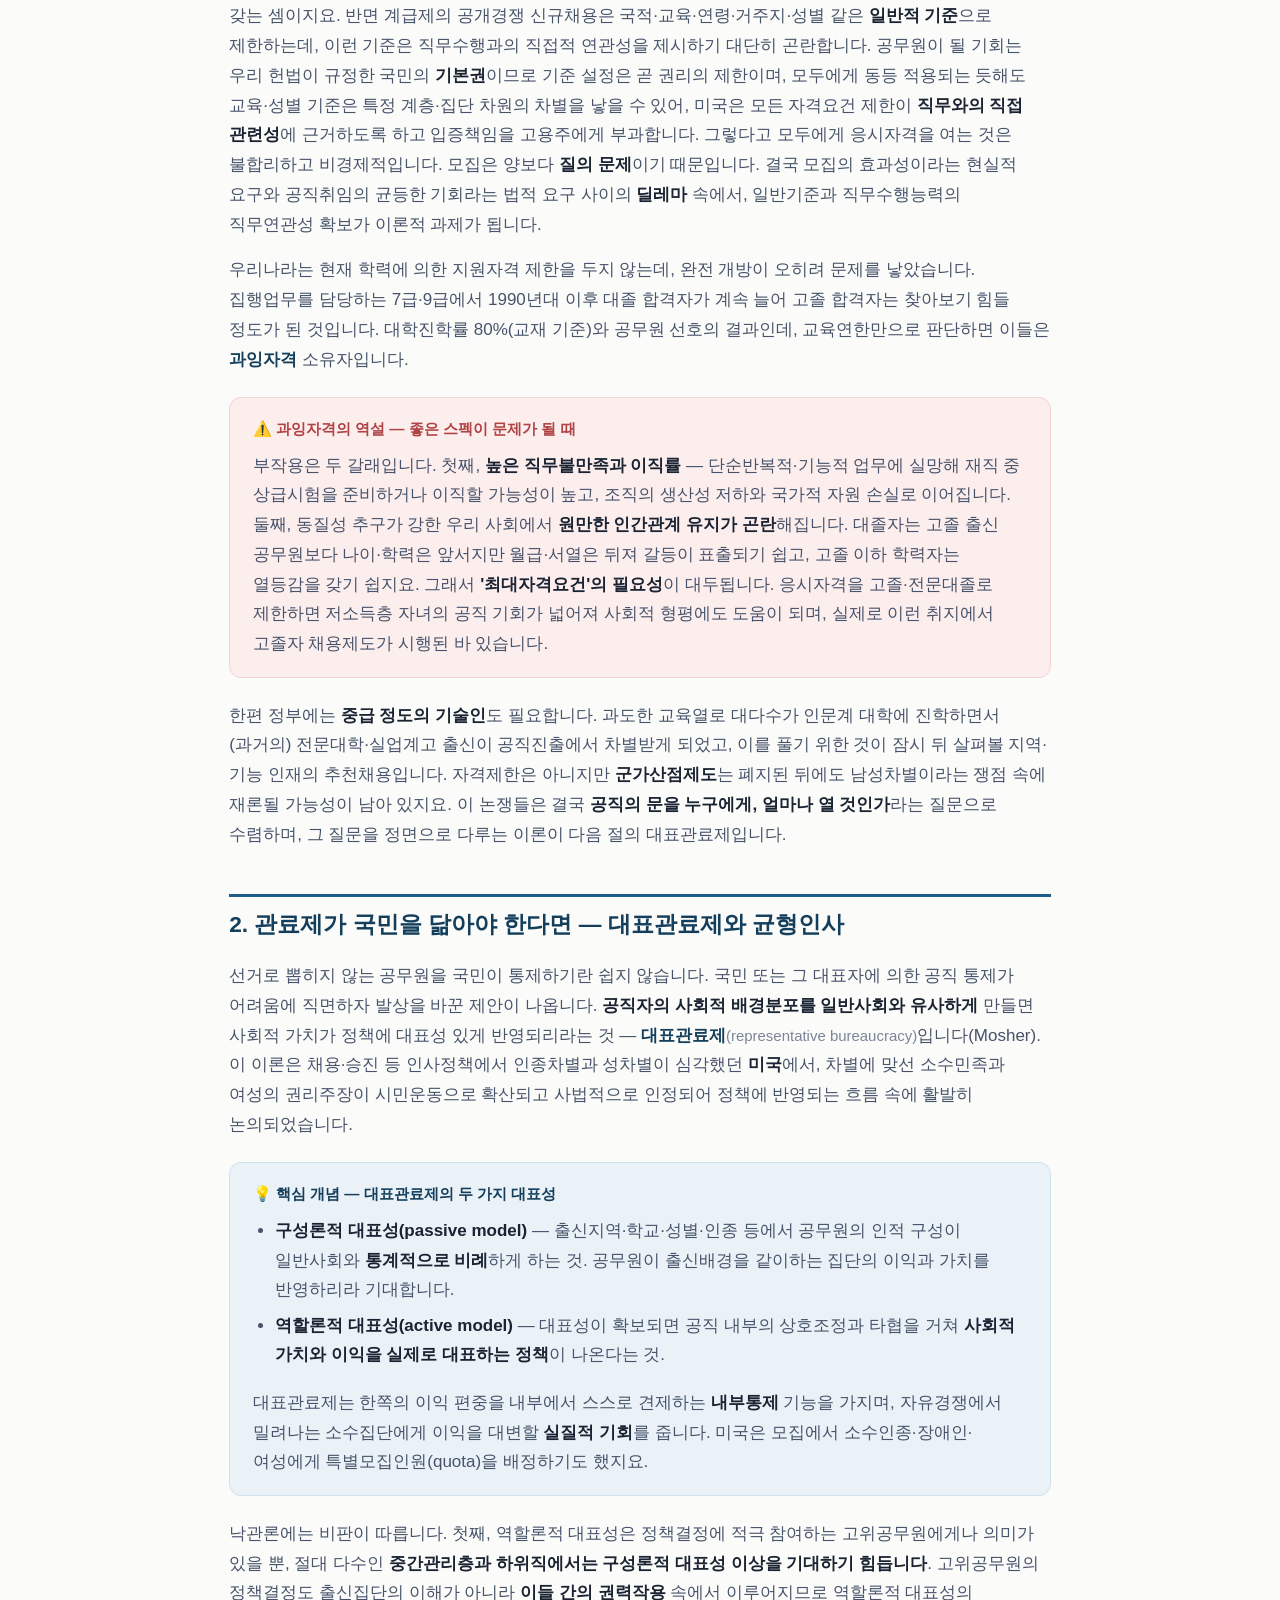
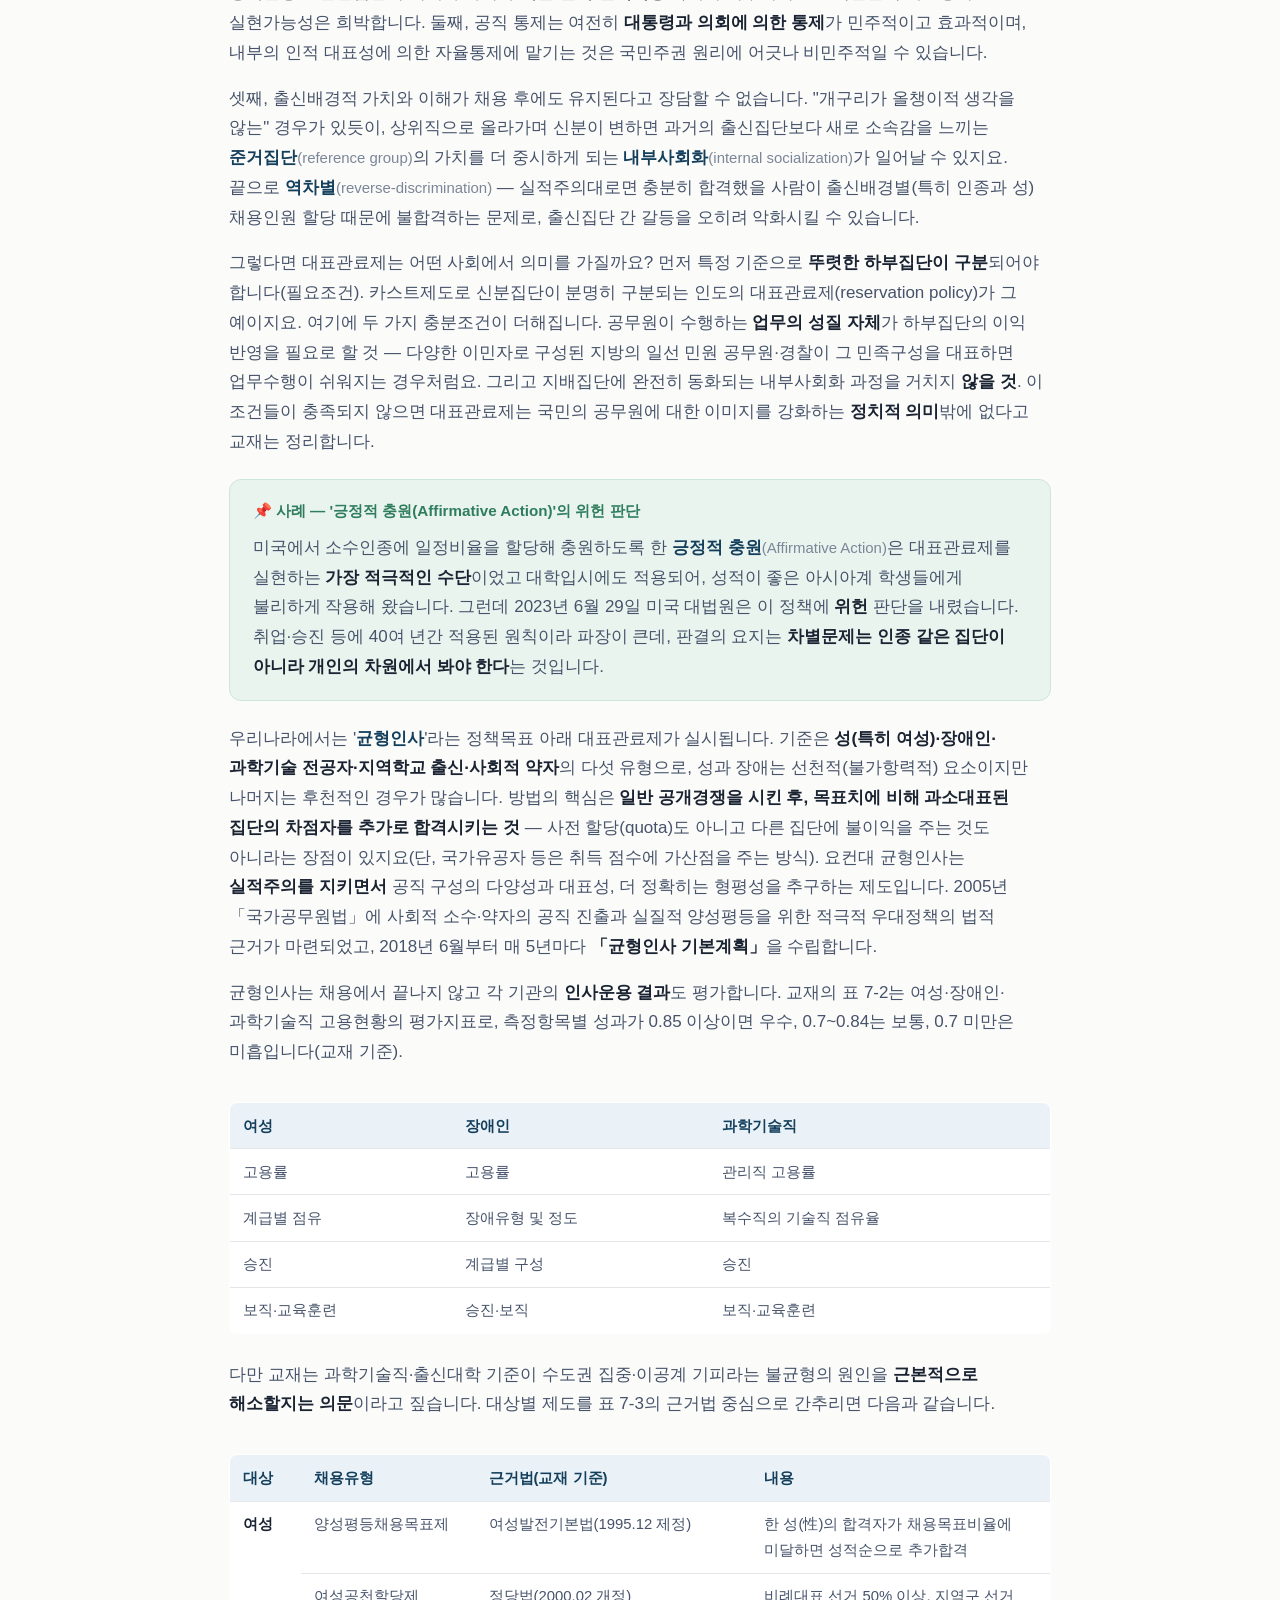
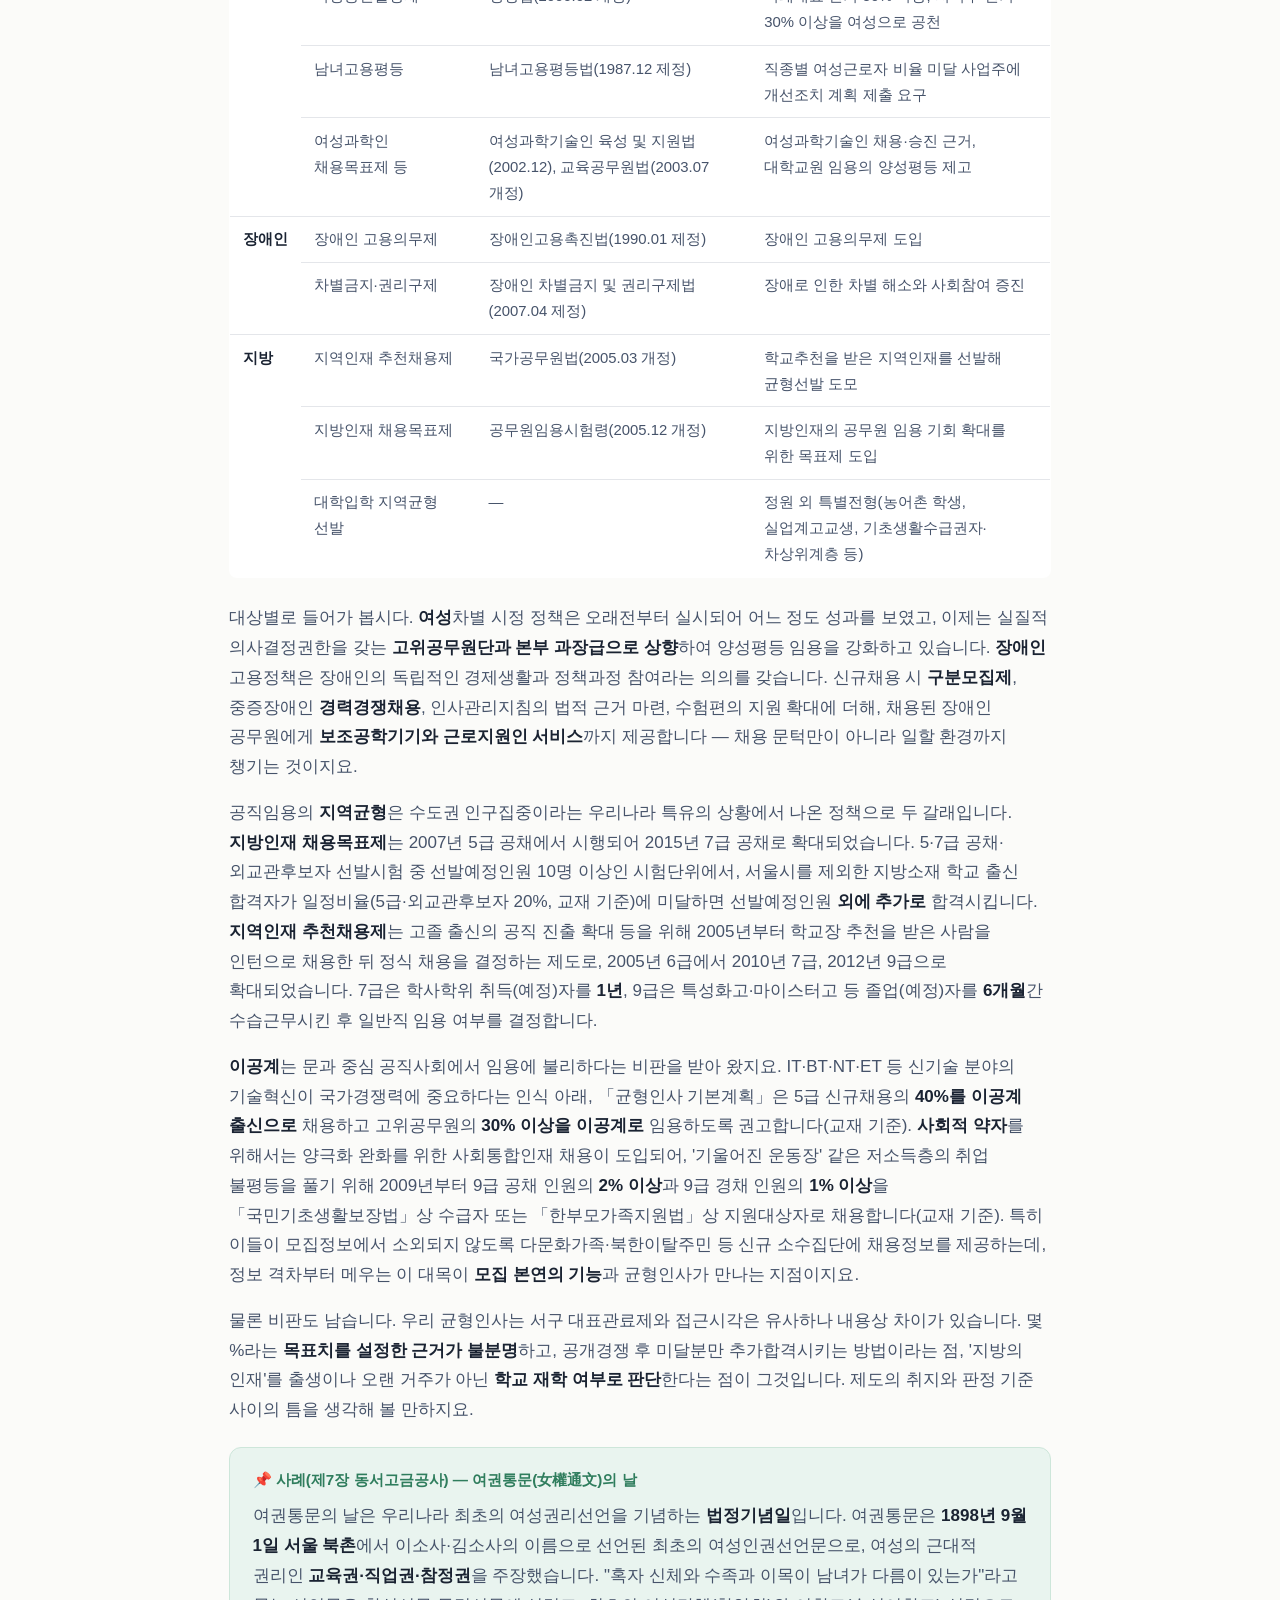
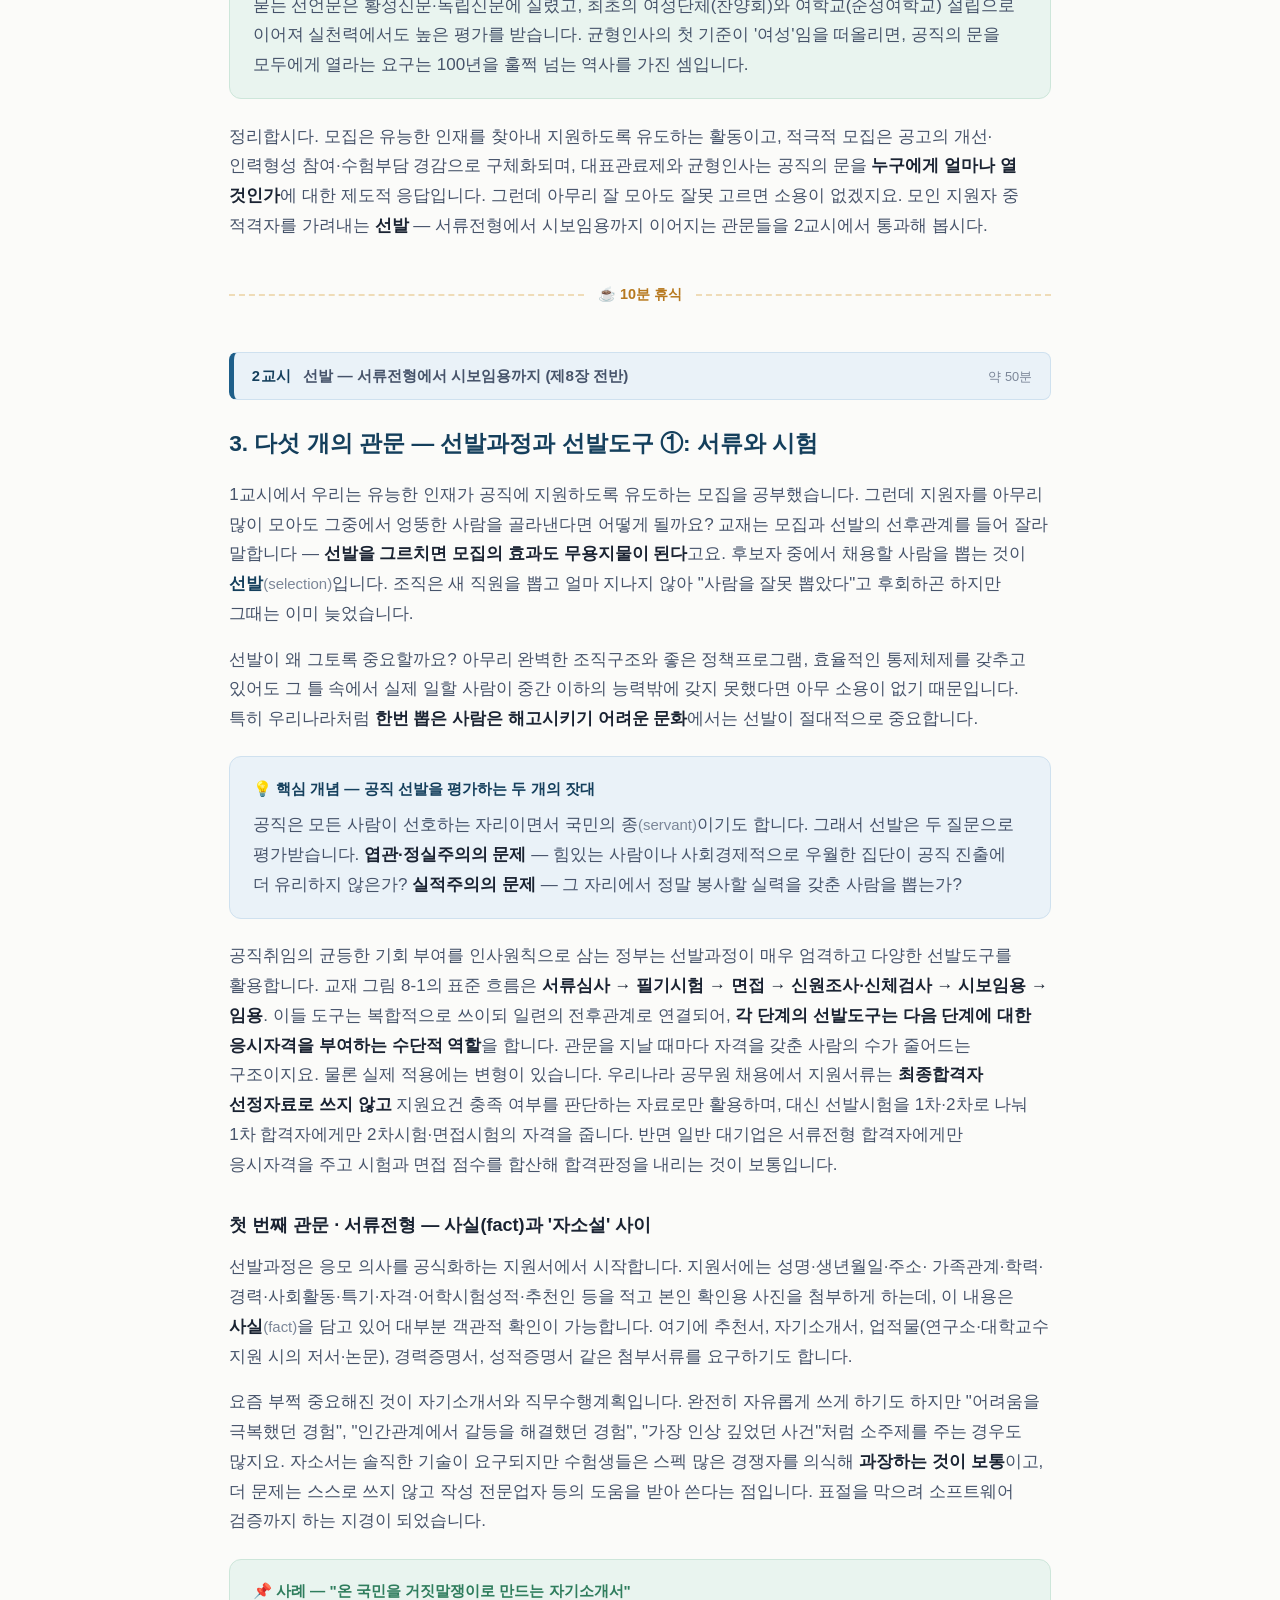
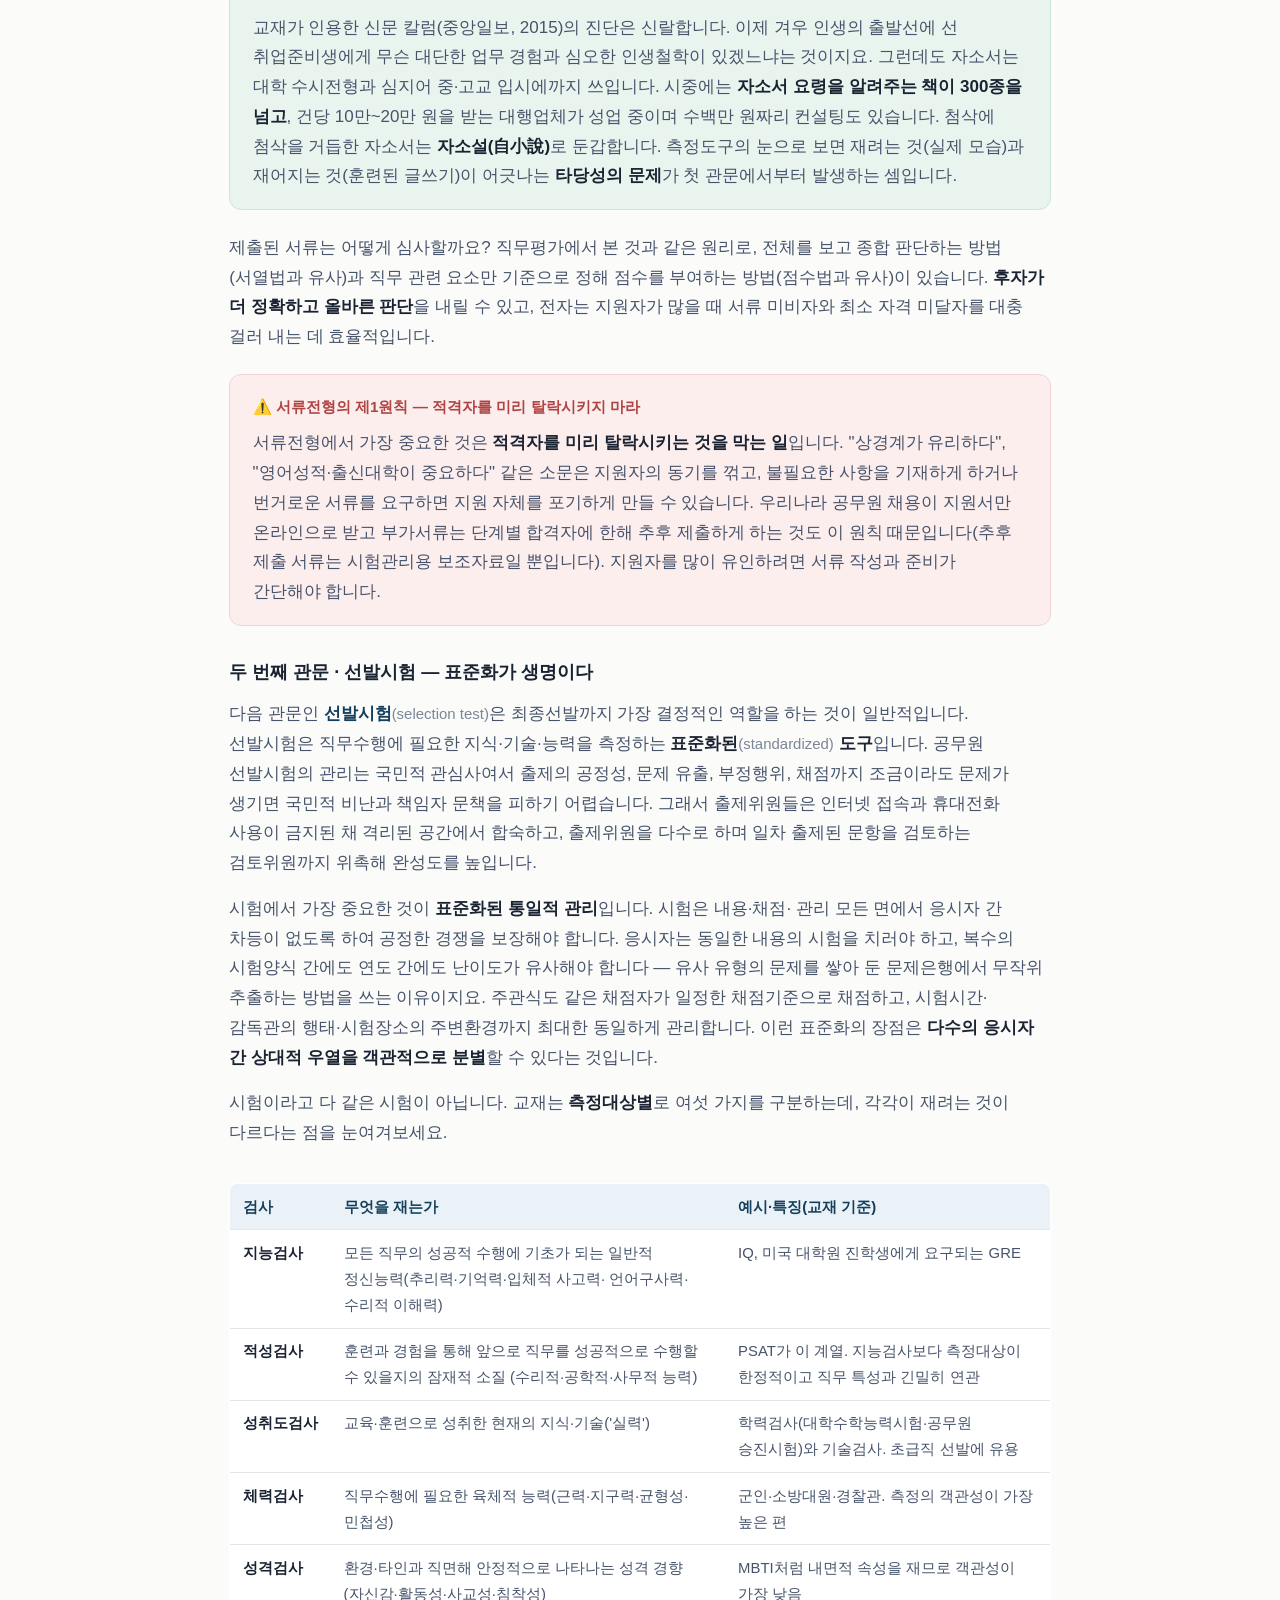
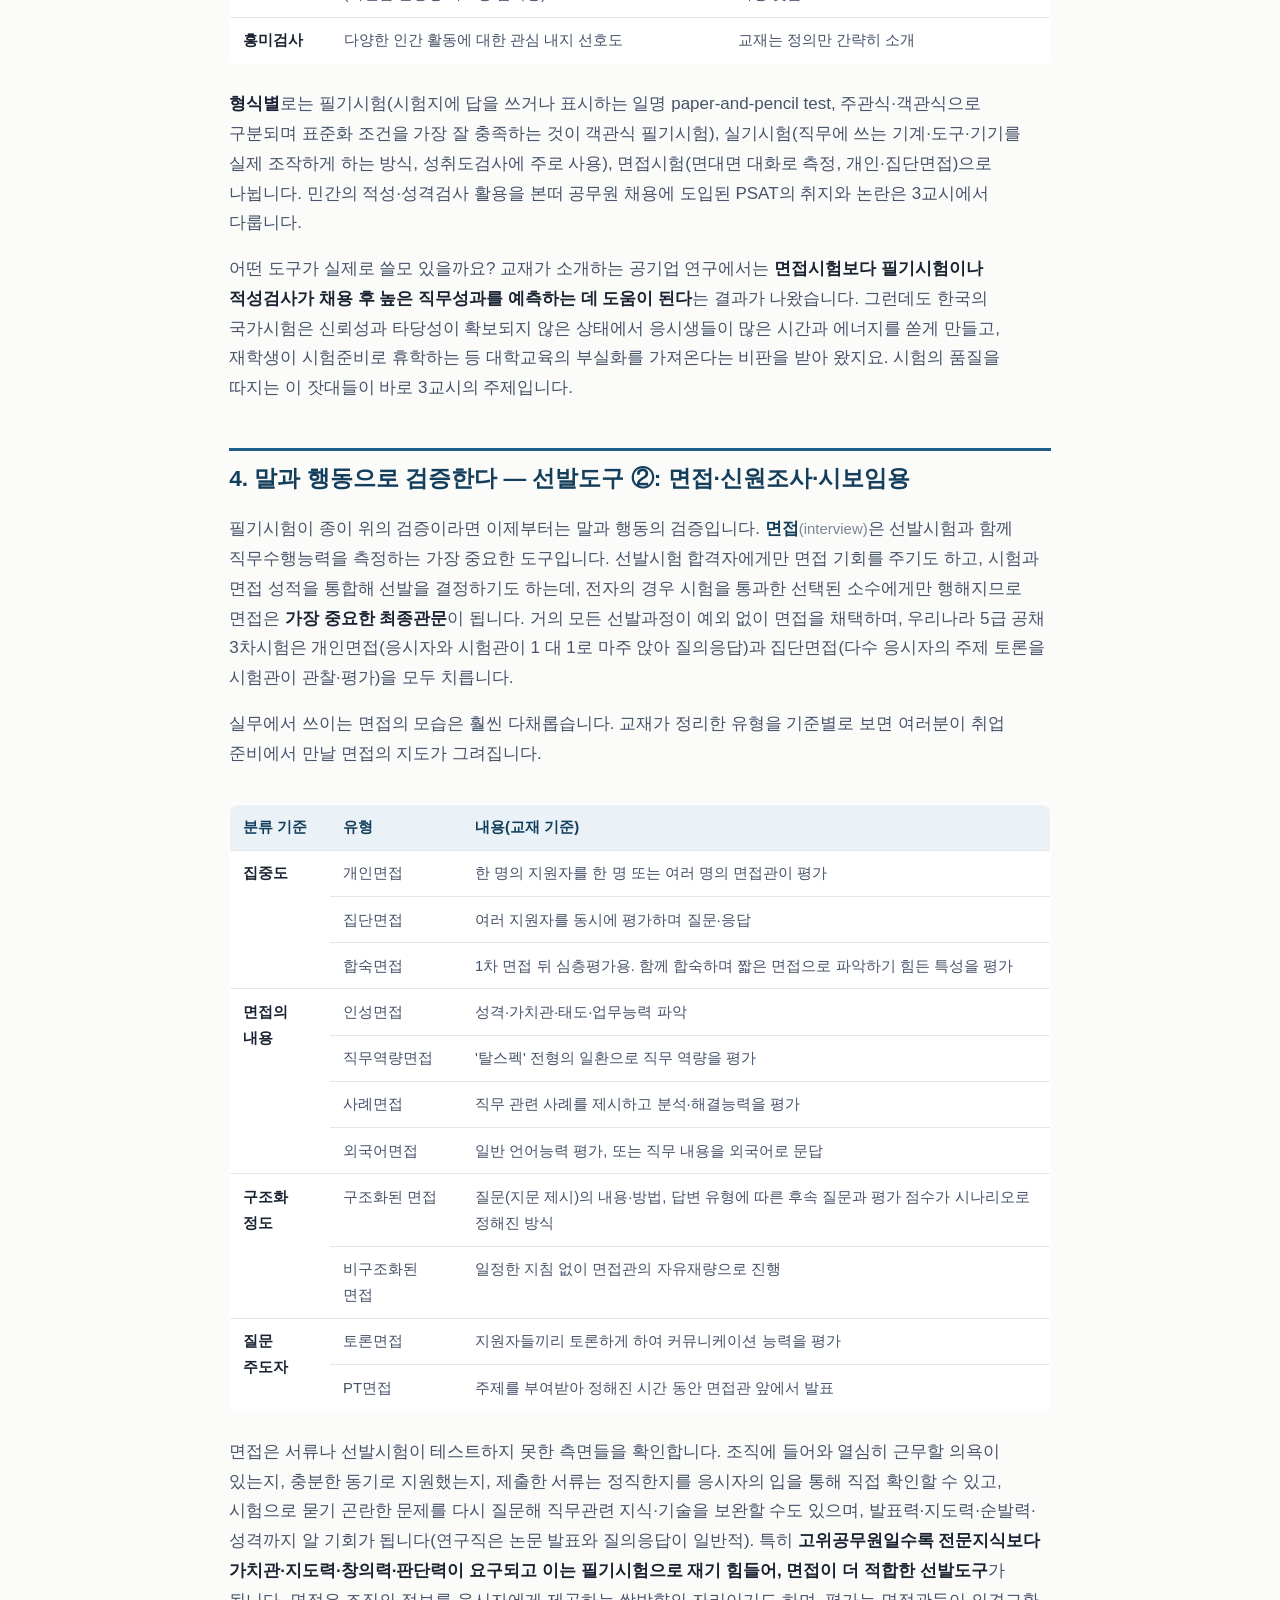
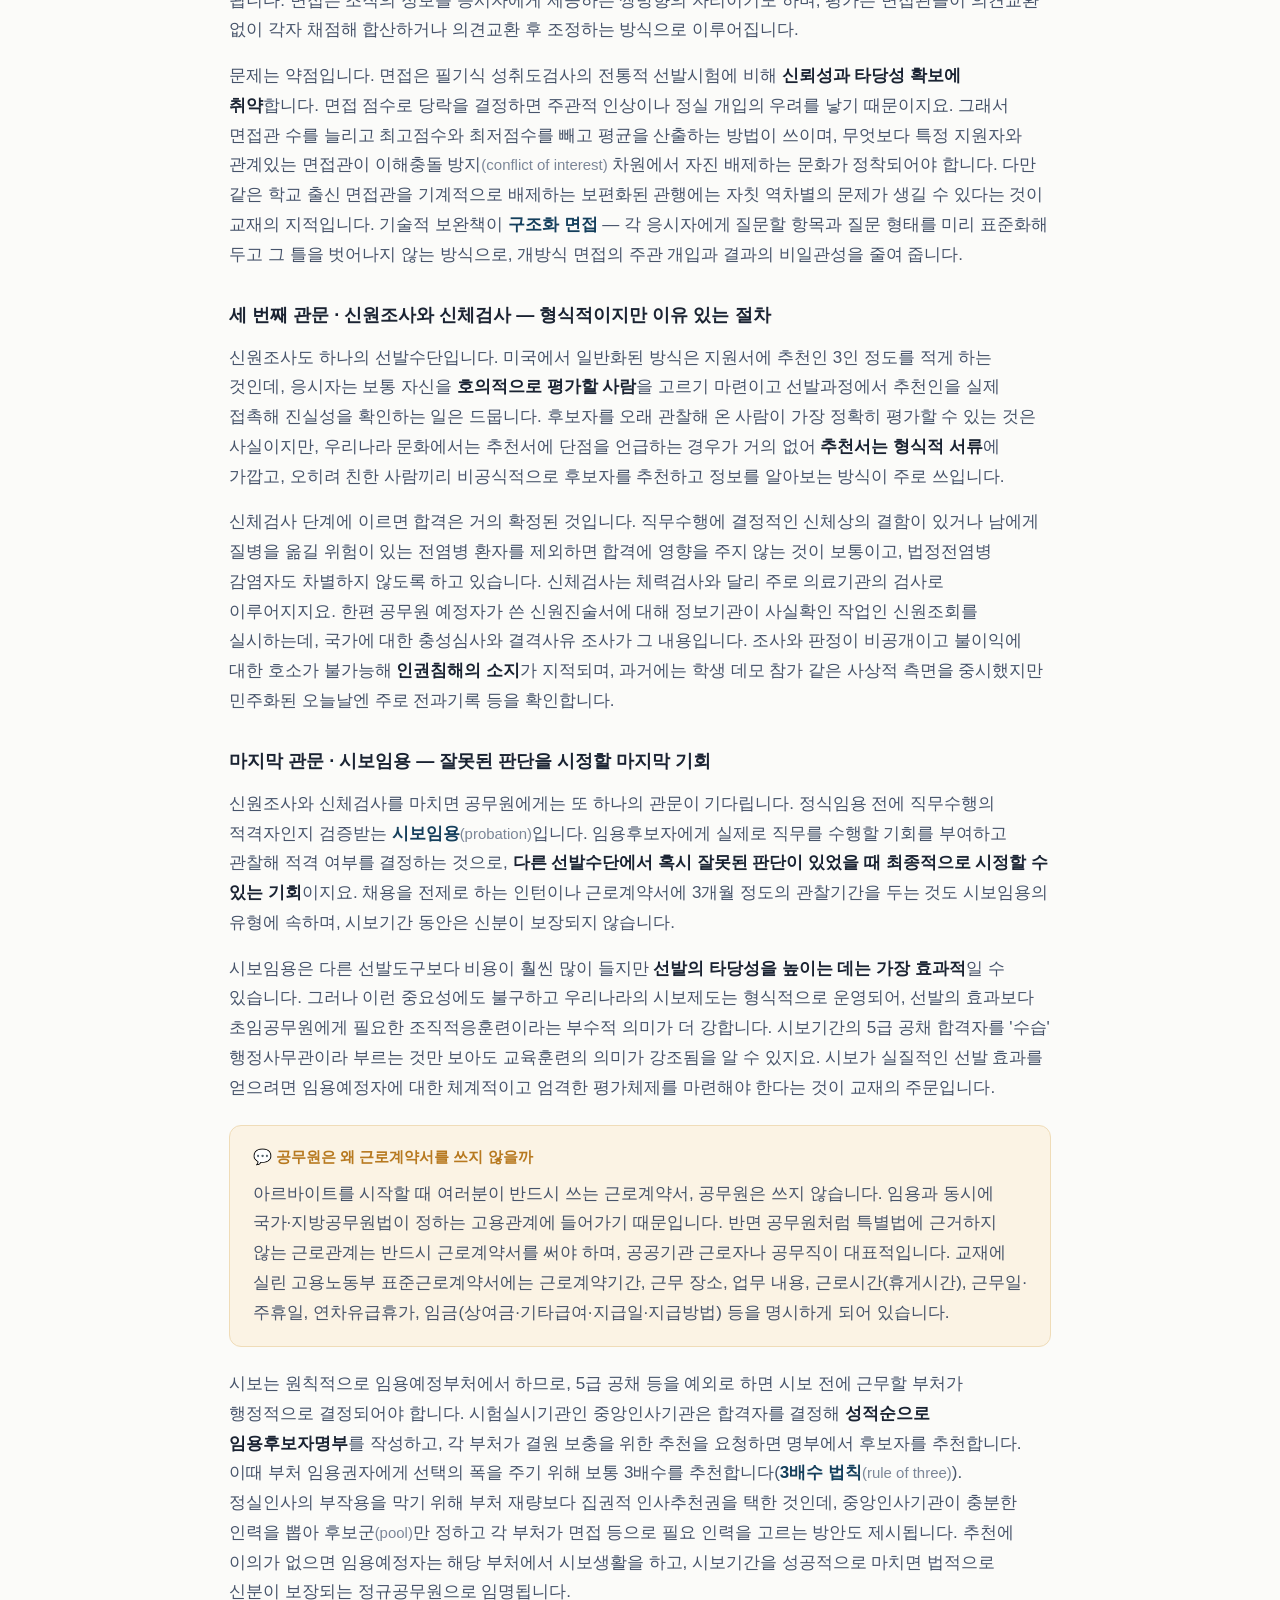
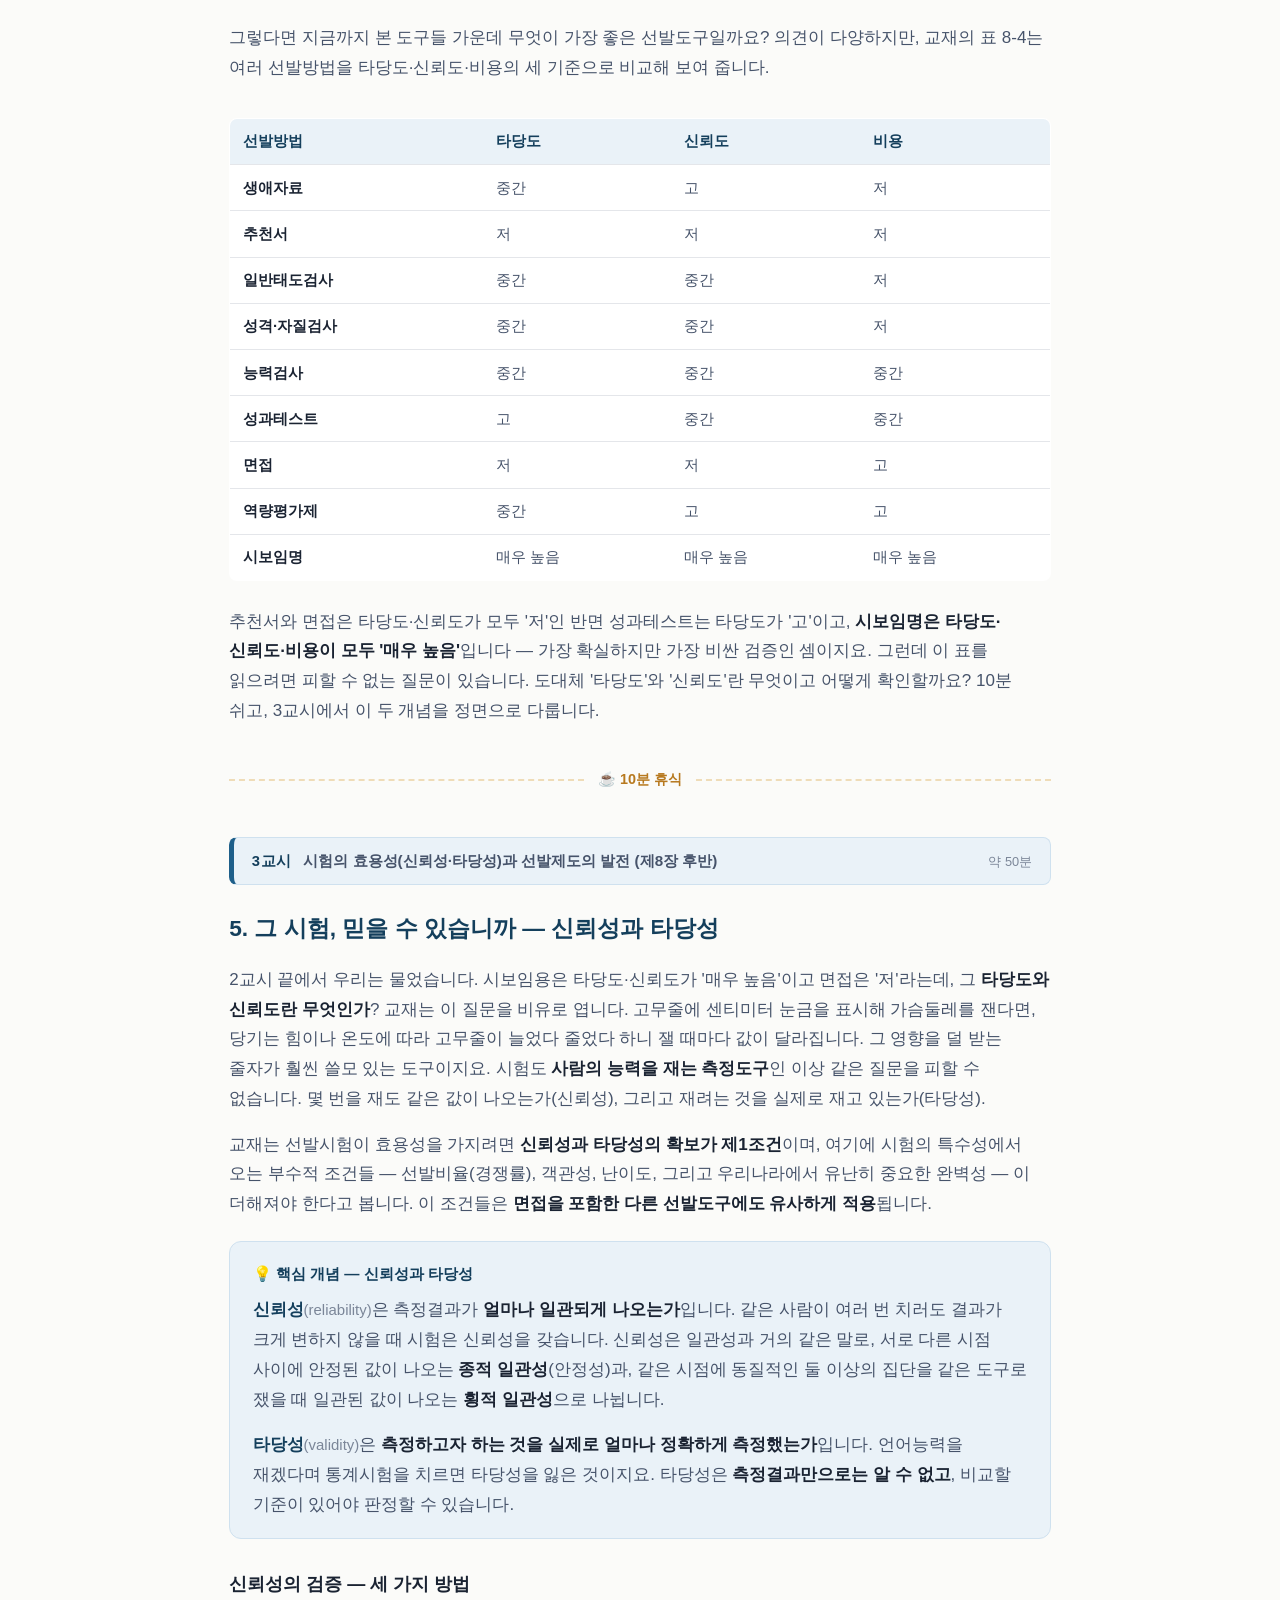
==== commit c06f3d1c: "7·9~13주차 확장판 완성 (전 주차 3배 분량), 목차에 中文版 링크 추가 Co-Authored-By: Claude Fable 5 <noreply@anthropic.com>" ====
--- a/w07.html
+++ b/w07.html
@@ -44,99 +44,326 @@
 
   <h2>1. 지원하게 만드는 기술 — 모집의 의의와 적극적 모집</h2>
 
-  <p>지난 주가 인사행정을 '누가' 하는가였다면, 이번 주는 사람을 실제로 조직에 들이는
-  <strong>충원</strong> — 지원자를 모으고(모집), 골라내는(선발) 두 단계입니다. 채용공고를 보고
-  '지원해 볼까' 마음먹는 순간, 여러분은 이미 인사행정의 한복판에 있는 셈입니다.</p>
-
-  <p><span class="term">모집</span><span class="en">(recruitment)</span>은 <strong>선발시험에 응할
-  잠재적 인적자원을 찾아내 지원하도록 유도하는 정부의 활동</strong>으로, 선발이 공개경쟁이라는
-  의미까지 담고 있습니다. 경쟁률이 교재 기준 최고 300:1에 이르던 우리나라에서 문제는
-  <strong>누가</strong> 지원하느냐입니다. 도전과 공익보다 '철밥통'을 지향하는 사람이 몰린다면,
-  정부가 필요로 하는 인재를 따로 유도해야 하지요. 경쟁률이 높아지면 유능한 인재의 <strong>절대
-  수</strong>도 많아지니 모집은 선발의 질을 좌우합니다.</p>
-
-  <p>채용계획을 공개하고 기다리는 <strong>소극적 모집</strong>과 달리,
-  <span class="term">적극적 모집</span>은 젊고 유능한 인적자원이 공직에 매력을 느껴 지원하도록
-  유도하는 활동입니다. 세 방법이 있습니다.</p>
-
-  <ul>
-    <li><strong>모집공고의 개선</strong> — 정보 제공에 공직 이미지 선전을 겸하되, 지나친 기대감은
-    금물입니다(힘든 면까지 솔직히 알린 채용이 적응과 근속에 유리하다는 연구). '나라일터' 같은
-    ICT 활용, 공직설명회·취업박람회도 여기에 속합니다.</li>
-    <li><strong>인력형성에의 직접참여</strong> — 산학협동처럼 <strong>관학협동</strong>으로 필요한
-    인력을 직접 길러내는 것. 실무수습(인턴십)·장학금·특수분야 교육기관이 그 예인데, 특혜·형평성
-    논란이 따를 수 있습니다.</li>
-    <li><strong>수험부담의 경감</strong> — 교재 기준 5급 공채 합격에 최소 1만 시간이 든다는 소문이
-    도는 현실에서 그 기회비용은 국가적 낭비입니다. 근본 해법은 <strong>학교공부를 충실히 한
-    학생이 합격하도록</strong> 시험을 대학교육과 관련시키는 것입니다.</li>
-  </ul>
-
-  <p><strong>지원자격 제한</strong>의 문제도 있습니다. 계급제 공채는 국적·교육·연령·거주지 등
-  <strong>일반적 기준</strong>으로 제한하는데 이는 직무연관성을 대기 어렵습니다. 공무담임의
-  균등한 기회는 헌법상 기본권이라 모집의 효과성과 기회균등 사이에 딜레마가 생기지요. 우리나라는
-  학력 제한을 없앴더니 7·9급이 거의 모두 대졸자로 채워지는 <strong>과잉자격</strong>
-  문제(직무불만족·이직)가 나타나, '최대자격요건' 논의와 고졸자 채용 제도로 이어졌습니다.</p>
+  <p>지난 주의 인사기관에 이어, 이번 주는 조직 바깥의 사람을 안으로 데려오는
+  <strong>충원</strong> — 시험에 응할 사람을 <strong>모으는</strong> 단계(모집)와 그중에서
+  <strong>골라내는</strong> 단계(선발)입니다. 채용공고 앞에서 '지원해 볼까' 마음이 움직였다면
+  이미 모집이 작동한 것이지요.</p>
+
+  <p><span class="term">모집</span><span class="en">(recruitment)</span>은 <strong>선발시험에
+  응할 잠재적 인적자원을 찾아내서 지원하도록 유도하는 정부의 활동</strong>이며, 이 정의에는
+  선발이 <strong>공개경쟁</strong>으로 이루어진다는 의미까지 내포되어 있습니다. 우리나라는
+  공직 선호사상이 있어 구직자 스스로 지원해 왔지만, 공직을 신뢰하고 인정하는 사회적 평가가
+  낮아지고 많은 젊은이가 공무원보다 대기업이 더 유능하고 생산성도 높다고 생각하게 되었다고
+  교재는 진단합니다. 그렇다면 사람들은 무엇 때문에 공직에 들어오고 남아 있을까요? 표 7-1은
+  미국 시정부 공무원들이 고용될 때와 계속 근무하게 되는 이유의 조사 결과입니다(5점 만점,
+  교재 기준).</p>
+
+  <div class="table-wrap">
+  <table>
+    <tr><th>동기 요인</th><th>공직에 진출할 때</th><th>공직에 잔류할 때</th></tr>
+    <tr><td><strong>임금</strong></td><td>3.06</td><td>3.78</td></tr>
+    <tr><td><strong>부가급여</strong></td><td>3.20</td><td>3.73</td></tr>
+    <tr><td><strong>도전성</strong></td><td>4.47</td><td>4.54</td></tr>
+    <tr><td><strong>고용안정</strong></td><td>3.16</td><td>3.26</td></tr>
+    <tr><td><strong>공공생활에 영향력</strong></td><td>3.78</td><td>3.87</td></tr>
+  </table>
+  </div>
+
+  <p>가장 높은 항목은 '공직이 도전적'이라는 점과, 지역사회에 기여하고 영향력을 미친다는
+  <span class="term">공공성</span><span class="en">(publicness)</span> — 교재는 이를 바람직한
+  측면으로 평가합니다. 우리나라는 권력욕구와 공공봉사동기가 높은 사람은 공직을, 경제적 보상을
+  중시하는 사람은 민간을 선호하는 가운데 <strong>고용안정성 때문에</strong> 지원하는 사람도
+  많습니다. 7급 등 많은 시험의 경쟁률이 교재 기준 최고 300:1에 이르는 가운데, 문제는 도전과
+  공익실현 의지보다 <strong>'철밥통'을 지향하는 사람들</strong>이 몰리는 경향입니다. 정부가
+  필요로 하는 인재를 따로 유도해야 하는 이유가 여기에 있지요.</p>
+
+  <p>그런데 많은 사람이 지원하게 만드는 것이 우수한 인재 선발에 도움이 될까요? 교재의 답은
+  "그렇다"입니다. <strong>경쟁률에 비례해 유능한 인재의 절대 수가 많아지기</strong> 때문이지요.
+  평준화된 고등학교에서 명문대 진학자 수가 학생 수에 비례하는 것과 같은 원리입니다. 다만
+  시험준비 부담이 클수록 탈락자들의 재능과 시간이 낭비되므로, 가장 이상적인 경우는
+  <strong>공직에 적합한 사람만 지원해 모두 합격하는 것</strong> — 그러나 이는 교재의 표현대로
+  이상향에 불과합니다.</p>
+
+  <div class="box concept">
+    <span class="box-title">💡 핵심 개념 — 소극적 모집과 적극적 모집</span>
+    <p><strong>소극적 모집</strong>은 채용계획을 공개하고 지원자가 찾아오기를 기다리는 자세,
+    <span class="term">적극적 모집</span>은 젊고 유능한 인적자원이 공직에 매력을 느끼고
+    지원하도록 유도하는 활동입니다. 공직의 매력 자체를 높이는 일이 더 본질적이지만 그것이
+    충족되면 모집이 불필요할 터 — 그래서 교재는 적극적 모집을
+    <strong>'지원하도록 유도하는' 한정적 부분</strong>으로 좁혀 이해하며, 여기에
+    <strong>모집공고의 개선, 인력형성에의 직접참여, 수험부담의 경감</strong>이 포함됩니다.</p>
+  </div>
+
+  <p>첫째, <strong>모집공고의 개선</strong>. 전통적으로 모집이란 신문·게시판에 채용정보를
+  알리는 공고 그 자체였고 '공개적으로 알리는' 이상의 의미가 없었습니다. 적극적 모집의 공고는
+  정보제공에 <strong>공직 이미지 선전</strong>까지 겸합니다 — 대기업 채용공고의 절반이 회사
+  이미지와 비전 소개로 채워진 것처럼요. 또 하나는 <strong>경제적 효과성</strong>입니다.
+  무분별하게 수를 늘리는 것이 아니라 <strong>자격과 능력을 갖춘 지원자</strong>를 늘리는
+  것이므로, 정확한 대상 집단이 가장 많이 접하는 광고매체를 고르는 등 광고의 일반원칙을 준용할
+  필요가 있습니다.</p>
+
+  <div class="box tip">
+    <span class="box-title">💬 좋은 면만 보여 주면 오히려 손해 — 현실적 직무소개</span>
+    <p>공고가 응시자에게 <strong>지나친 기대감</strong>을 심어서는 안 됩니다. 어떤 기대를 갖고
+    들어왔느냐가 직무만족도와 이직률을 좌우하기 때문입니다. 교재가 인용한
+    <span class="term">현실적 직무소개</span><span class="en">(realistic job preview)</span>
+    연구(Wanous)에 따르면, 구인자가 <strong>힘들고 좋지 않은 면까지 솔직하게 밝힌</strong>
+    경우 구직자의 조직 적응이 빠르고 직무만족도가 높았으며, 스스로 결정한 일이기에 불만족을
+    참고 노력해 이직률도 낮았습니다. 교재는 우리 공무원 채용공고가 아직 공직의 현실을 정확하게
+    전달하지 못한다고 지적합니다.</p>
+  </div>
+
+  <p>공고의 수단도 진화합니다. 정보통신기술(ICT)과 인공지능이 활용되고, 공채 외에
+  무기계약직·개방형직위·대체인력 등 수시 모집이 늘면서 '나라일터', '사이버국가고시센터' 같은
+  사이트가 모집공고를 종합 제공합니다. 보완 수단인 <strong>공직설명회·취업박람회</strong>는
+  언론매체 공고의 한정된 정보량과 달리, 공직에 관심 있는 <strong>한정된 인원과 쌍방의
+  대화</strong>로 정보를 주고받을 수 있다는 것이 강점이지요.</p>
+
+  <p>둘째, <strong>인력형성에의 직접참여</strong>. 정부도 민간기업과 같은 인력의
+  수요자입니다. 공고가 실업계 고교·대학·직업훈련원에서 배출되는 인력에게 취업기회를 알리는
+  데 그친다면, 적극적 모집은 산학협동처럼 <span class="term">관학협동</span>(官學協同)으로
+  <strong>필요한 인력을 직접 육성하는 것</strong>까지 나아갑니다. 가장 실현성 있는 예가 공무원
+  지망자에게 방학·학기 중 <strong>실무수습(인턴십)</strong> 기회를 주는 것 — 우수한 학생의
+  정부 이해와 공직 관심을 높이고, 이론중심 교육에 실무경험을 접목해 직무수행능력 자체를 키울
+  수 있습니다. <strong>장학금</strong> 지급은 특혜로 간주될 수 있어 대학·학과·성적기준 선정의
+  형평성 논란이 따르므로, 교재는 경쟁률을 고려해 특수한 직렬·직류에 한정한 도입을 권합니다.
+  사관학교 같은 <strong>특수분야 교육기관</strong>을 국가가 직접 세우는 방법도 있는데, 시야가
+  좁아질 수 있고 지나친 특혜라는 비판이 가능하므로 입학정원을 수요에 맞게 탄력적으로 조정할
+  필요가 있습니다.</p>
+
+  <p>셋째, <strong>수험부담의 경감</strong>. 시험 준비에서 합격까지 드는 시간과 노력이
+  수험부담인데, 교재 기준으로 5급 공채 합격에 최소 1만 시간 이상이 든다는 소문이 돌 정도입니다.
+  그만큼 준비하고도 불합격하는 사람이 많다면 국가적으로는 시간 낭비이고, 개인에게는 다른
+  취업준비를 포기하는 <strong>기회비용</strong>을 치르는 위험부담입니다. 과에
+  관계없이 시험준비를 하는 기현상 속에 학교공부는 뒷전이 되는데, 이런 현상이
+  계속되면 <strong>능력이 우수한 학생보다 시험준비에 투자한 시간이 많은 학생</strong>이 공직에
+  들어오게 됩니다. 교재가 인용한 조사(교재 기준)에서도 준비 시작은 대학 3~4학년(평균 24.5세),
+  예상 준비기간은 평균 24.3개월 — 상당수가 전공공부를 제쳐 두고 있다는 뜻이지요.</p>
+
+  <p>처방은 두 층위입니다. 우선 어학·한국사 등을 <strong>자격시험제로 대체</strong>해 과다한
+  과목 부담을 줄이고 호환성을 높이는 것 — 다만 자격시험은 <strong>미리 봐 놓아야 지원할 수
+  있다</strong>는 양면성이 있습니다. 근본 해법은 <strong>학교공부를 충실히 한
+  학생이 합격하도록</strong> 만드는 것입니다. 깜깜이 진행, 채용 편의에 좌우되는 과목, 외국
+  제도의 무분별한 도입을 피하고, 직무수행에 필요한 능력 중 <strong>시험으로 확인할
+  부분</strong>과 <strong>합격 후 교육훈련으로 습득시킬 부분</strong>을 나누어 전자를
+  대학교육과 관련시키는 것이 중요합니다.</p>
+
+  <p>모집의 마지막 논점은 <strong>지원자격의 제한</strong>입니다. 직위분류제 아래 개방형
+  충원에서는 직급명세서가 <strong>최소한의 자격요건</strong>(기술·교육·경험·능력)을 명시하므로
+  충족자만 지원할 수 있습니다 — 모집 자체가 일종의 <strong>선발기능</strong>을 갖는
+  셈이지요. 반면 계급제의 공개경쟁 신규채용은 국적·교육·연령·거주지·성별 같은
+  <strong>일반적 기준</strong>으로 제한하는데, 이런 기준은 직무수행과의 직접적 연관성을
+  제시하기 대단히 곤란합니다. 공무원이 될 기회는 우리 헌법이 규정한 국민의
+  <strong>기본권</strong>이므로 기준 설정은 곧 권리의 제한이며, 모두에게 동등 적용되는 듯해도
+  교육·성별 기준은 특정 계층·집단 차원의 차별을 낳을 수 있어, 미국은 모든 자격요건 제한이
+  <strong>직무와의 직접 관련성</strong>에 근거하도록 하고 입증책임을 고용주에게 부과합니다.
+  그렇다고 모두에게 응시자격을 여는 것은 불합리하고 비경제적입니다.
+  모집은 양보다 <strong>질의 문제</strong>이기 때문입니다. 결국 모집의 효과성이라는 현실적
+  요구와 공직취임의 균등한 기회라는 법적 요구 사이의 <strong>딜레마</strong> 속에서,
+  일반기준과 직무수행능력의 직무연관성 확보가 이론적 과제가 됩니다.</p>
+
+  <p>우리나라는 현재 학력에 의한 지원자격 제한을 두지 않는데, 완전 개방이 오히려 문제를
+  낳았습니다. 집행업무를 담당하는 7급·9급에서 1990년대 이후 대졸 합격자가 계속 늘어 고졸
+  합격자는 찾아보기 힘들 정도가 된 것입니다. 대학진학률 80%(교재 기준)와 공무원 선호의
+  결과인데, 교육연한만으로 판단하면 이들은 <span class="term">과잉자격</span> 소유자입니다.</p>
+
+  <div class="box warn">
+    <span class="box-title">⚠️ 과잉자격의 역설 — 좋은 스펙이 문제가 될 때</span>
+    <p>부작용은 두 갈래입니다. 첫째, <strong>높은 직무불만족과 이직률</strong> —
+    단순반복적·기능적 업무에 실망해 재직 중 상급시험을 준비하거나 이직할 가능성이 높고, 조직의
+    생산성 저하와 국가적 자원 손실로 이어집니다. 둘째, 동질성 추구가 강한
+    우리 사회에서 <strong>원만한 인간관계 유지가 곤란</strong>해집니다. 대졸자는 고졸 출신
+    공무원보다 나이·학력은 앞서지만 월급·서열은 뒤져 갈등이 표출되기 쉽고, 고졸 이하 학력자는
+    열등감을 갖기 쉽지요. 그래서 <strong>'최대자격요건'의 필요성</strong>이 대두됩니다.
+    응시자격을 고졸·전문대졸로 제한하면 저소득층 자녀의 공직 기회가 넓어져 사회적 형평에도
+    도움이 되며, 실제로 이런 취지에서 고졸자 채용제도가 시행된 바 있습니다.</p>
+  </div>
+
+  <p>한편 정부에는 <strong>중급 정도의 기술인</strong>도 필요합니다. 과도한 교육열로 대다수가
+  인문계 대학에 진학하면서 (과거의) 전문대학·실업계고 출신이 공직진출에서 차별받게 되었고,
+  이를 풀기 위한 것이 잠시 뒤 살펴볼 지역·기능 인재의 추천채용입니다. 자격제한은 아니지만
+  <strong>군가산점제도</strong>는 폐지된 뒤에도 남성차별이라는 쟁점 속에 재론될 가능성이 남아
+  있지요. 이 논쟁들은 결국 <strong>공직의 문을 누구에게, 얼마나 열 것인가</strong>라는 질문으로
+  수렴하며, 그 질문을 정면으로 다루는 이론이 다음 절의 대표관료제입니다.</p>
 
   <h2>2. 관료제가 국민을 닮아야 한다면 — 대표관료제와 균형인사</h2>
 
-  <p>공직에 대한 국민의 통제가 어려워지자, 아예 <strong>공무원 집단의 사회적 배경 분포를
-  일반사회와 유사하게</strong> 만들어 사회적 가치가 정책에 대표성 있게 반영되게 하자는 발상 —
-  <span class="term">대표관료제</span><span class="en">(representative bureaucracy)</span>가
-  나옵니다. 인종·성 차별이 심각했던 미국에서 활발히 논의되었지요(Mosher).</p>
+  <p>선거로 뽑히지 않는 공무원을 국민이 통제하기란 쉽지 않습니다. 국민 또는 그 대표자에 의한
+  공직 통제가 어려움에 직면하자 발상을 바꾼 제안이 나옵니다. <strong>공직자의 사회적
+  배경분포를 일반사회와 유사하게</strong> 만들면 사회적 가치가 정책에 대표성 있게 반영되리라는
+  것 — <span class="term">대표관료제</span><span class="en">(representative
+  bureaucracy)</span>입니다(Mosher). 이 이론은 채용·승진 등 인사정책에서 인종차별과 성차별이
+  심각했던 <strong>미국</strong>에서, 차별에 맞선 소수민족과 여성의 권리주장이 시민운동으로
+  확산되고 사법적으로 인정되어 정책에 반영되는 흐름 속에 활발히 논의되었습니다.</p>
 
   <div class="box concept">
     <span class="box-title">💡 핵심 개념 — 대표관료제의 두 가지 대표성</span>
     <ul>
-      <li><strong>구성론적 대표성(passive model)</strong> — 출신지역·학교·성별·인종 등에서 공무원의
-      인적 구성이 일반사회와 <strong>통계적으로 비례</strong>하는 것.</li>
-      <li><strong>역할론적 대표성(active model)</strong> — 그렇게 구성된 공무원들이 상호조정과
-      타협을 거쳐 <strong>사회적 가치를 실제로 대표하는 정책</strong>을 만든다는 것.</li>
+      <li><strong>구성론적 대표성(passive model)</strong> — 출신지역·학교·성별·인종 등에서
+      공무원의 인적 구성이 일반사회와 <strong>통계적으로 비례</strong>하게 하는 것. 공무원이
+      출신배경을 같이하는 집단의 이익과 가치를 반영하리라 기대합니다.</li>
+      <li><strong>역할론적 대표성(active model)</strong> — 대표성이 확보되면 공직 내부의
+      상호조정과 타협을 거쳐 <strong>사회적 가치와 이익을 실제로 대표하는 정책</strong>이
+      나온다는 것.</li>
     </ul>
-    <p>이익 편중을 내부에서 견제하는 <strong>내부통제</strong> 기능과, 소수집단에게 실질적 기회를
-    주는 장점을 갖습니다.</p>
-  </div>
-
-  <p>비판도 만만치 않습니다. 다수인 중하위직에서는 구성론적 대표성 이상을 기대하기 어렵고, 공직
-  통제는 대통령·의회에 의한 것이 민주적이라는 지적이 있습니다. 채용 후 새 준거집단이 생겨
-  출신집단의 가치가 흐려지는 <strong>내부사회화</strong>("개구리가 올챙이적 생각을 않는" 문제),
-  실적대로면 합격했을 사람이 할당 때문에 떨어지는 <span class="term">역차별</span><span
-  class="en">(reverse-discrimination)</span> 논란도 있지요. 미국의 '긍정적 충원(Affirmative
-  Action)'이 2023년 6월 연방대법원에서 위헌 판단을 받은 것도 이 맥락입니다.</p>
-
-  <p>우리나라에서는 '<span class="term">균형인사</span>'라는 이름으로 대표관료제가 실시됩니다.
-  핵심은 <strong>일반 공개경쟁 후, 목표치에 미달한 집단의 차점자를 추가합격</strong>시키는 방식 —
-  사전 할당(quota)도, 다른 집단의 탈락도 아니라는 장점이 있지요(국가유공자 등은 가산점 방식).
-  2005년 「국가공무원법」에 법적 근거가 마련되었고, 2018년부터 5년마다 「균형인사 기본계획」을
+    <p>대표관료제는 한쪽의 이익 편중을 내부에서 스스로 견제하는 <strong>내부통제</strong>
+    기능을 가지며, 자유경쟁에서 밀려나는 소수집단에게 이익을 대변할 <strong>실질적
+    기회</strong>를 줍니다. 미국은 모집에서 소수인종·장애인·여성에게 특별모집인원(quota)을
+    배정하기도 했지요.</p>
+  </div>
+
+  <p>낙관론에는 비판이 따릅니다. 첫째, 역할론적 대표성은 정책결정에 적극 참여하는
+  고위공무원에게나 의미가 있을 뿐, 절대 다수인 <strong>중간관리층과 하위직에서는 구성론적
+  대표성 이상을 기대하기 힘듭니다</strong>. 고위공무원의 정책결정도 출신집단의 이해가 아니라
+  <strong>이들 간의 권력작용</strong> 속에서 이루어지므로 역할론적 대표성의 실현가능성은
+  희박합니다. 둘째, 공직 통제는 여전히 <strong>대통령과 의회에 의한 통제</strong>가 민주적이고
+  효과적이며, 내부의 인적 대표성에 의한 자율통제에 맡기는 것은 국민주권 원리에 어긋나
+  비민주적일 수 있습니다.</p>
+
+  <p>셋째, 출신배경적 가치와 이해가 채용 후에도 유지된다고 장담할 수 없습니다. "개구리가
+  올챙이적 생각을 않는" 경우가 있듯이, 상위직으로 올라가며 신분이 변하면 과거의 출신집단보다
+  새로 소속감을 느끼는 <span class="term">준거집단</span><span class="en">(reference
+  group)</span>의 가치를 더 중시하게 되는
+  <span class="term">내부사회화</span><span class="en">(internal socialization)</span>가 일어날
+  수 있지요. 끝으로 <span class="term">역차별</span><span
+  class="en">(reverse-discrimination)</span> — 실적주의대로면 충분히 합격했을 사람이
+  출신배경별(특히 인종과 성) 채용인원 할당 때문에 불합격하는 문제로, 출신집단 간 갈등을 오히려
+  악화시킬 수 있습니다.</p>
+
+  <p>그렇다면 대표관료제는 어떤 사회에서 의미를 가질까요? 먼저 특정 기준으로 <strong>뚜렷한
+  하부집단이 구분</strong>되어야 합니다(필요조건). 카스트제도로 신분집단이 분명히 구분되는
+  인도의 대표관료제(reservation policy)가 그 예이지요. 여기에
+  두 가지 충분조건이 더해집니다. 공무원이 수행하는 <strong>업무의 성질 자체</strong>가
+  하부집단의 이익 반영을 필요로 할 것 — 다양한 이민자로 구성된 지방의 일선 민원 공무원·경찰이
+  그 민족구성을 대표하면 업무수행이 쉬워지는 경우처럼요. 그리고 지배집단에 완전히 동화되는
+  내부사회화 과정을 거치지 <strong>않을 것</strong>. 이 조건들이 충족되지 않으면 대표관료제는
+  국민의 공무원에 대한 이미지를 강화하는 <strong>정치적 의미</strong>밖에 없다고 교재는
+  정리합니다.</p>
+
+  <div class="box case">
+    <span class="box-title">📌 사례 — '긍정적 충원(Affirmative Action)'의 위헌 판단</span>
+    <p>미국에서 소수인종에 일정비율을 할당해 충원하도록 한 <span class="term">긍정적
+    충원</span><span class="en">(Affirmative Action)</span>은 대표관료제를 실현하는
+    <strong>가장 적극적인 수단</strong>이었고 대학입시에도 적용되어, 성적이 좋은 아시아계
+    학생들에게 불리하게 작용해 왔습니다. 그런데 2023년 6월 29일 미국 대법원은 이 정책에
+    <strong>위헌</strong> 판단을 내렸습니다. 취업·승진 등에 40여 년간 적용된 원칙이라 파장이
+    큰데, 판결의 요지는 <strong>차별문제는 인종 같은 집단이 아니라 개인의 차원에서 봐야
+    한다</strong>는 것입니다.</p>
+  </div>
+
+  <p>우리나라에서는 '<span class="term">균형인사</span>'라는 정책목표 아래 대표관료제가
+  실시됩니다. 기준은 <strong>성(특히 여성)·장애인·과학기술 전공자·지역학교 출신·사회적
+  약자</strong>의 다섯 유형으로, 성과 장애는 선천적(불가항력적) 요소이지만 나머지는 후천적인
+  경우가 많습니다. 방법의 핵심은 <strong>일반 공개경쟁을 시킨 후, 목표치에 비해 과소대표된
+  집단의 차점자를 추가로 합격시키는 것</strong> — 사전 할당(quota)도 아니고 다른 집단에
+  불이익을 주는 것도 아니라는 장점이 있지요(단, 국가유공자 등은 취득 점수에 가산점을 주는
+  방식). 요컨대 균형인사는 <strong>실적주의를 지키면서</strong>
+  공직 구성의 다양성과 대표성, 더 정확히는 형평성을 추구하는 제도입니다. 2005년
+  「국가공무원법」에 사회적 소수·약자의 공직 진출과 실질적 양성평등을 위한 적극적 우대정책의
+  법적 근거가 마련되었고, 2018년 6월부터 매 5년마다 <strong>「균형인사 기본계획」</strong>을
   수립합니다.</p>
+
+  <p>균형인사는 채용에서 끝나지 않고 각 기관의 <strong>인사운용 결과</strong>도 평가합니다.
+  교재의 표 7-2는 여성·장애인·과학기술직 고용현황의 평가지표로, 측정항목별 성과가 0.85 이상이면
+  우수, 0.7~0.84는 보통, 0.7 미만은 미흡입니다(교재 기준).</p>
 
   <div class="table-wrap">
   <table>
-    <tr><th>대상</th><th>대표적 제도</th><th>내용(교재 기준)</th></tr>
-    <tr><td><strong>여성</strong></td><td>양성평등채용목표제</td>
-      <td>한 성(性)의 합격자가 목표비율 미달 시 성적순 추가합격. 고위공무원단·과장급으로 확대 중</td></tr>
-    <tr><td><strong>장애인</strong></td><td>구분모집·의무고용</td>
-      <td>구분모집, 중증장애인 경력채용, 수험편의·보조공학기기·근로지원인 지원</td></tr>
-    <tr><td><strong>지역 인재</strong></td><td>지방인재 채용목표제 /<br>지역인재 추천채용제</td>
-      <td>5급(2007)·7급(2015) 공채에서 지방학교 출신이 일정 비율 미달 시 추가합격 / 학교추천 인재를
-      수습근무(7급 1년, 9급 6개월) 후 임용 결정</td></tr>
-    <tr><td><strong>이공계</strong></td><td>채용 확대 권고</td>
-      <td>5급 신규채용의 40%, 고위공무원의 30% 이상 임용 권고</td></tr>
-    <tr><td><strong>저소득층</strong></td><td>공직진출 지원(2009~)</td>
-      <td>9급 공채의 2%·경채의 1% 이상을 기초생활수급자 등으로 채용</td></tr>
+    <tr><th>여성</th><th>장애인</th><th>과학기술직</th></tr>
+    <tr><td>고용률</td><td>고용률</td><td>관리직 고용률</td></tr>
+    <tr><td>계급별 점유</td><td>장애유형 및 정도</td><td>복수직의 기술직 점유율</td></tr>
+    <tr><td>승진</td><td>계급별 구성</td><td>승진</td></tr>
+    <tr><td>보직·교육훈련</td><td>승진·보직</td><td>보직·교육훈련</td></tr>
   </table>
   </div>
 
-  <p>다만 목표치의 근거가 불분명하고, '지방 인재'를 출생·거주가 아닌 <strong>학교 재학
-  여부</strong>로 판단하는 점은 비판의 여지가 있습니다.</p>
+  <p>다만 교재는 과학기술직·출신대학 기준이 수도권 집중·이공계 기피라는 불균형의 원인을
+  <strong>근본적으로 해소할지는 의문</strong>이라고 짚습니다. 대상별 제도를 표 7-3의 근거법
+  중심으로 간추리면 다음과 같습니다.</p>
+
+  <div class="table-wrap">
+  <table>
+    <tr><th>대상</th><th>채용유형</th><th>근거법(교재 기준)</th><th>내용</th></tr>
+    <tr><td rowspan="4"><strong>여성</strong></td>
+      <td>양성평등채용목표제</td><td>여성발전기본법(1995.12 제정)</td>
+      <td>한 성(性)의 합격자가 채용목표비율에 미달하면 성적순으로 추가합격</td></tr>
+    <tr><td>여성공천할당제</td><td>정당법(2000.02 개정)</td>
+      <td>비례대표 선거 50% 이상, 지역구 선거 30% 이상을 여성으로 공천</td></tr>
+    <tr><td>남녀고용평등</td><td>남녀고용평등법(1987.12 제정)</td>
+      <td>직종별 여성근로자 비율 미달 사업주에 개선조치 계획 제출 요구</td></tr>
+    <tr><td>여성과학인 채용목표제 등</td><td>여성과학기술인 육성 및 지원법(2002.12),
+      교육공무원법(2003.07 개정)</td>
+      <td>여성과학기술인 채용·승진 근거, 대학교원 임용의 양성평등 제고</td></tr>
+    <tr><td rowspan="2"><strong>장애인</strong></td>
+      <td>장애인 고용의무제</td><td>장애인고용촉진법(1990.01 제정)</td>
+      <td>장애인 고용의무제 도입</td></tr>
+    <tr><td>차별금지·권리구제</td><td>장애인 차별금지 및 권리구제법(2007.04 제정)</td>
+      <td>장애로 인한 차별 해소와 사회참여 증진</td></tr>
+    <tr><td rowspan="3"><strong>지방</strong></td>
+      <td>지역인재 추천채용제</td><td>국가공무원법(2005.03 개정)</td>
+      <td>학교추천을 받은 지역인재를 선발해 균형선발 도모</td></tr>
+    <tr><td>지방인재 채용목표제</td><td>공무원임용시험령(2005.12 개정)</td>
+      <td>지방인재의 공무원 임용 기회 확대를 위한 목표제 도입</td></tr>
+    <tr><td>대학입학 지역균형 선발</td><td>—</td>
+      <td>정원 외 특별전형(농어촌 학생, 실업계고교생, 기초생활수급권자·차상위계층 등)</td></tr>
+  </table>
+  </div>
+
+  <p>대상별로 들어가 봅시다. <strong>여성</strong>차별 시정 정책은 오래전부터 실시되어 어느
+  정도 성과를 보였고, 이제는 실질적 의사결정권한을 갖는 <strong>고위공무원단과 본부 과장급으로
+  상향</strong>하여 양성평등 임용을 강화하고 있습니다. <strong>장애인</strong> 고용정책은
+  장애인의 독립적인 경제생활과 정책과정 참여라는 의의를 갖습니다. 신규채용 시
+  <strong>구분모집제</strong>, 중증장애인 <strong>경력경쟁채용</strong>, 인사관리지침의 법적
+  근거 마련, 수험편의 지원 확대에 더해, 채용된 장애인 공무원에게 <strong>보조공학기기와
+  근로지원인 서비스</strong>까지 제공합니다 — 채용 문턱만이 아니라 일할 환경까지 챙기는
+  것이지요.</p>
+
+  <p>공직임용의 <strong>지역균형</strong>은 수도권 인구집중이라는 우리나라 특유의 상황에서
+  나온 정책으로 두 갈래입니다. <strong>지방인재 채용목표제</strong>는 2007년 5급 공채에서
+  시행되어 2015년 7급 공채로 확대되었습니다. 5·7급 공채·외교관후보자 선발시험 중 선발예정인원
+  10명 이상인 시험단위에서, 서울시를 제외한 지방소재 학교 출신 합격자가
+  일정비율(5급·외교관후보자 20%, 교재 기준)에 미달하면 선발예정인원 <strong>외에
+  추가로</strong> 합격시킵니다. <strong>지역인재 추천채용제</strong>는 고졸 출신의 공직 진출
+  확대 등을 위해 2005년부터 학교장 추천을 받은 사람을 인턴으로 채용한 뒤 정식 채용을 결정하는
+  제도로, 2005년 6급에서 2010년 7급, 2012년 9급으로 확대되었습니다. 7급은 학사학위
+  취득(예정)자를 <strong>1년</strong>, 9급은 특성화고·마이스터고 등 졸업(예정)자를
+  <strong>6개월</strong>간 수습근무시킨 후 일반직 임용 여부를 결정합니다.</p>
+
+  <p><strong>이공계</strong>는 문과 중심 공직사회에서 임용에 불리하다는 비판을 받아 왔지요.
+  IT·BT·NT·ET 등 신기술 분야의 기술혁신이 국가경쟁력에 중요하다는 인식 아래, 「균형인사
+  기본계획」은 5급 신규채용의 <strong>40%를 이공계 출신으로</strong> 채용하고 고위공무원의
+  <strong>30% 이상을 이공계로</strong> 임용하도록 권고합니다(교재 기준). <strong>사회적
+  약자</strong>를 위해서는 양극화 완화를 위한 사회통합인재 채용이 도입되어, '기울어진 운동장'
+  같은 저소득층의 취업 불평등을 풀기 위해 2009년부터 9급
+  공채 인원의 <strong>2% 이상</strong>과 9급 경채 인원의 <strong>1% 이상</strong>을
+  「국민기초생활보장법」상 수급자 또는 「한부모가족지원법」상 지원대상자로 채용합니다(교재
+  기준). 특히 이들이 모집정보에서 소외되지 않도록 다문화가족·북한이탈주민 등 신규 소수집단에
+  채용정보를 제공하는데, 정보 격차부터 메우는 이 대목이 <strong>모집 본연의 기능</strong>과
+  균형인사가 만나는 지점이지요.</p>
+
+  <p>물론 비판도 남습니다. 우리 균형인사는 서구 대표관료제와 접근시각은 유사하나 내용상
+  차이가 있습니다. 몇 %라는 <strong>목표치를 설정한 근거가 불분명</strong>하고, 공개경쟁 후
+  미달분만 추가합격시키는 방법이라는 점, '지방의 인재'를 출생이나 오랜 거주가 아닌
+  <strong>학교 재학 여부로 판단</strong>한다는 점이 그것입니다. 제도의 취지와 판정 기준
+  사이의 틈을 생각해 볼 만하지요.</p>
 
   <div class="box case">
     <span class="box-title">📌 사례(제7장 동서고금공사) — 여권통문(女權通文)의 날</span>
-    <p>1898년 9월 1일 서울 북촌에서 선언된
-    <strong>여권통문</strong>은 우리나라 최초의 여성인권선언문으로, 여성의
-    <strong>교육권·직업권·참정권</strong>을 주장했고 최초의 여성단체(찬양회)와 여학교(순성여학교)
-    설립으로 이어졌습니다. 균형인사의 첫 기준이 '여성'임을 떠올리면, 공직의 문을 모두에게 열라는
-    요구는 100년 넘는 역사를 가진 셈입니다.</p>
-  </div>
+    <p>여권통문의 날은 우리나라 최초의 여성권리선언을 기념하는
+    <strong>법정기념일</strong>입니다. 여권통문은 <strong>1898년 9월 1일 서울
+    북촌</strong>에서 이소사·김소사의 이름으로 선언된 최초의 여성인권선언문으로, 여성의 근대적
+    권리인 <strong>교육권·직업권·참정권</strong>을 주장했습니다. "혹자 신체와 수족과 이목이
+    남녀가 다름이 있는가"라고 묻는 선언문은 황성신문·독립신문에 실렸고, 최초의
+    여성단체(찬양회)와 여학교(순성여학교) 설립으로 이어져 실천력에서도 높은 평가를 받습니다.
+    균형인사의 첫 기준이 '여성'임을 떠올리면, 공직의 문을 모두에게 열라는 요구는 100년을 훌쩍
+    넘는 역사를 가진 셈입니다.</p>
+  </div>
+
+  <p>정리합시다. 모집은 유능한 인재를 찾아내 지원하도록 유도하는 활동이고, 적극적 모집은
+  공고의 개선·인력형성 참여·수험부담 경감으로 구체화되며, 대표관료제와 균형인사는 공직의 문을
+  <strong>누구에게 얼마나 열 것인가</strong>에 대한 제도적 응답입니다. 그런데 아무리 잘 모아도
+  잘못 고르면 소용이 없겠지요. 모인 지원자 중 적격자를 가려내는 <strong>선발</strong> —
+  서류전형에서 시보임용까지 이어지는 관문들을 2교시에서 통과해 봅시다.</p>
 
 </section>
 
@@ -151,60 +378,273 @@
 
   <h2>3. 다섯 개의 관문 — 선발과정과 선발도구 ①: 서류와 시험</h2>
 
-  <p>"사람을 잘못 뽑았다"는 후회는 흔하지만 그때는 늦습니다. 후보자 중 채용할 사람을 뽑는 것이
-  <span class="term">선발</span><span class="en">(selection)</span> — 해고가 어려운 우리 문화에서
-  절대적으로 중요하지요. 공직 선발은 <strong>엽관·정실</strong>(힘있는 집단이 유리한가)과
-  <strong>실적</strong>(실력자를 뽑는가), 두 잣대로 평가받습니다. 과정은 <strong>서류심사 →
-  필기시험 → 면접 → 신원조사·신체검사 → 시보임용 → 임용</strong>(교재 그림 8-1)이며, 각 단계는
-  다음 단계의 응시자격을 부여하는 관문입니다.</p>
-
-  <p>첫 관문 <strong>서류전형</strong>. 지원서는 사실(fact)을 담아 객관적 확인이 가능하지만, 요즘
-  중요해진 자기소개서에는 과장·대필·표절이라는 그늘이 있습니다. 심사는 종합 판단(서열법식)보다
-  요소별 점수 부여(점수법식)가 정확합니다. 제1원칙은
-  <strong>적격자를 미리 탈락시키지 않는 것</strong> — 그래서 우리 공무원 채용은 지원서만
-  온라인으로 받고, 부가서류는 합격자에 한해 추후 제출하게 합니다.</p>
+  <p>1교시에서 우리는 유능한 인재가 공직에 지원하도록 유도하는 모집을 공부했습니다. 그런데
+  지원자를 아무리 많이 모아도 그중에서 엉뚱한 사람을 골라낸다면 어떻게 될까요? 교재는 모집과
+  선발의 선후관계를 들어 잘라 말합니다 — <strong>선발을 그르치면 모집의 효과도 무용지물이
+  된다</strong>고요. 후보자 중에서 채용할 사람을 뽑는 것이
+  <span class="term">선발</span><span class="en">(selection)</span>입니다. 조직은 새 직원을 뽑고
+  얼마 지나지 않아 "사람을 잘못 뽑았다"고 후회하곤 하지만 그때는 이미 늦었습니다.</p>
+
+  <p>선발이 왜 그토록 중요할까요? 아무리 완벽한 조직구조와 좋은 정책프로그램, 효율적인
+  통제체제를 갖추고 있어도 그 틀 속에서 실제 일할 사람이 중간 이하의 능력밖에 갖지 못했다면
+  아무 소용이 없기 때문입니다. 특히 우리나라처럼 <strong>한번 뽑은 사람은 해고시키기 어려운
+  문화</strong>에서는 선발이 절대적으로 중요합니다.</p>
+
+  <div class="box concept">
+    <span class="box-title">💡 핵심 개념 — 공직 선발을 평가하는 두 개의 잣대</span>
+    <p>공직은 모든 사람이 선호하는 자리이면서 국민의 종<span class="en">(servant)</span>이기도
+    합니다. 그래서 선발은 두 질문으로 평가받습니다. <strong>엽관·정실주의의 문제</strong> —
+    힘있는 사람이나 사회경제적으로 우월한 집단이 공직 진출에 더 유리하지 않은가?
+    <strong>실적주의의 문제</strong> — 그 자리에서 정말 봉사할 실력을 갖춘 사람을 뽑는가?</p>
+  </div>
+
+  <p>공직취임의 균등한 기회 부여를 인사원칙으로 삼는 정부는 선발과정이 매우 엄격하고 다양한
+  선발도구를 활용합니다. 교재 그림 8-1의 표준 흐름은 <strong>서류심사 → 필기시험 → 면접 →
+  신원조사·신체검사 → 시보임용 → 임용</strong>. 이들 도구는 복합적으로 쓰이되 일련의
+  전후관계로 연결되어, <strong>각 단계의 선발도구는 다음 단계에 대한 응시자격을 부여하는
+  수단적 역할</strong>을 합니다. 관문을 지날 때마다 자격을 갖춘 사람의 수가 줄어드는
+  구조이지요. 물론 실제 적용에는 변형이 있습니다. 우리나라 공무원 채용에서 지원서류는
+  <strong>최종합격자 선정자료로 쓰지 않고</strong> 지원요건 충족 여부를 판단하는 자료로만
+  활용하며, 대신 선발시험을 1차·2차로 나눠 1차 합격자에게만 2차시험·면접시험의 자격을 줍니다.
+  반면 일반 대기업은 서류전형 합격자에게만 응시자격을 주고 시험과 면접 점수를 합산해
+  합격판정을 내리는 것이 보통입니다.</p>
+
+  <h3>첫 번째 관문 · 서류전형 — 사실(fact)과 '자소설' 사이</h3>
+
+  <p>선발과정은 응모 의사를 공식화하는 지원서에서 시작합니다. 지원서에는 성명·생년월일·주소·
+  가족관계·학력·경력·사회활동·특기·자격·어학시험성적·추천인 등을 적고 본인 확인용 사진을
+  첨부하게 하는데, 이 내용은 <strong>사실</strong><span class="en">(fact)</span>을 담고 있어
+  대부분 객관적 확인이 가능합니다. 여기에 추천서, 자기소개서, 업적물(연구소·대학교수 지원 시의
+  저서·논문), 경력증명서, 성적증명서 같은 첨부서류를 요구하기도 합니다.</p>
+
+  <p>요즘 부쩍 중요해진 것이 자기소개서와 직무수행계획입니다. 완전히 자유롭게 쓰게 하기도
+  하지만 "어려움을 극복했던 경험", "인간관계에서 갈등을 해결했던 경험", "가장 인상 깊었던
+  사건"처럼 소주제를 주는 경우도 많지요. 자소서는 솔직한 기술이 요구되지만 수험생들은 스펙
+  많은 경쟁자를 의식해 <strong>과장하는 것이 보통</strong>이고, 더 문제는 스스로 쓰지 않고 작성
+  전문업자 등의 도움을 받아 쓴다는 점입니다. 표절을 막으려 소프트웨어 검증까지 하는 지경이
+  되었습니다.</p>
+
+  <div class="box case">
+    <span class="box-title">📌 사례 — "온 국민을 거짓말쟁이로 만드는 자기소개서"</span>
+    <p>교재가 인용한 신문 칼럼(중앙일보, 2015)의 진단은 신랄합니다. 이제 겨우 인생의 출발선에
+    선 취업준비생에게 무슨 대단한 업무 경험과 심오한 인생철학이 있겠느냐는 것이지요. 그런데도
+    자소서는 대학 수시전형과 심지어 중·고교 입시에까지 쓰입니다. 시중에는 <strong>자소서 요령을
+    알려주는 책이 300종을 넘고</strong>, 건당 10만~20만 원을 받는 대행업체가 성업 중이며 수백만
+    원짜리 컨설팅도 있습니다. 첨삭에 첨삭을 거듭한 자소서는 <strong>자소설(自小說)</strong>로
+    둔갑합니다. 측정도구의 눈으로
+    보면 재려는 것(실제 모습)과 재어지는 것(훈련된 글쓰기)이 어긋나는 <strong>타당성의
+    문제</strong>가 첫 관문에서부터 발생하는 셈입니다.</p>
+  </div>
+
+  <p>제출된 서류는 어떻게 심사할까요? 직무평가에서 본 것과 같은 원리로, 전체를 보고 종합
+  판단하는 방법(서열법과 유사)과 직무 관련 요소만 기준으로 정해 점수를 부여하는 방법(점수법과
+  유사)이 있습니다. <strong>후자가 더 정확하고 올바른 판단</strong>을 내릴 수 있고, 전자는
+  지원자가 많을 때 서류 미비자와 최소 자격 미달자를 대충 걸러 내는 데 효율적입니다.</p>
 
   <div class="box warn">
-    <span class="box-title">⚠️ 자소서가 '자소설'이 될 때</span>
-    <p>교재가 인용한 칼럼("온 국민을 거짓말쟁이로 만드는 자기소개서")의 꼬집음처럼, 요령서가
-    300종을 넘고 대행업체가 성업하며 첨삭을 거듭한 자소서는 <strong>자소설(自小說)</strong>로
-    둔갑합니다. 재려는 것(실제 모습)과 재어지는 것(훈련된 글쓰기)이 어긋나는
-    <strong>타당성의 문제</strong>이지요.</p>
-  </div>
-
-  <p>다음 관문 <span class="term">선발시험</span>은 직무수행에 필요한 지식·기술·능력을 재는
-  <strong>표준화된(standardized) 도구</strong>입니다. 출제위원의 합숙 격리에서 보듯 관리가
-  엄격하고, 내용·채점·관리 모든 면에서 응시자 간 차등이 없어야 합니다. 종류는
-  <strong>측정대상별</strong>로 지능·적성(잠재적 소질 — PSAT가 이 계열)·성취도(현재의
-  지식·기술)·체력·성격(객관성이 가장 낮음)·흥미검사로, <strong>형식별</strong>로는
-  필기·실기·면접시험으로 나뉩니다. 교재가 소개하는 공기업 연구에서는 면접보다 필기·적성검사가
-  채용 후 직무성과 예측에 더 도움이 되었습니다.</p>
+    <span class="box-title">⚠️ 서류전형의 제1원칙 — 적격자를 미리 탈락시키지 마라</span>
+    <p>서류전형에서 가장 중요한 것은 <strong>적격자를 미리 탈락시키는 것을 막는 일</strong>입니다.
+    "상경계가 유리하다", "영어성적·출신대학이 중요하다" 같은 소문은 지원자의 동기를 꺾고,
+    불필요한 사항을 기재하게 하거나 번거로운 서류를 요구하면 지원 자체를 포기하게 만들 수
+    있습니다. 우리나라 공무원 채용이 지원서만 온라인으로 받고 부가서류는 단계별 합격자에 한해
+    추후 제출하게 하는 것도 이 원칙 때문입니다(추후 제출 서류는 시험관리용 보조자료일
+    뿐입니다). 지원자를 많이 유인하려면 서류 작성과 준비가 간단해야 합니다.</p>
+  </div>
+
+  <h3>두 번째 관문 · 선발시험 — 표준화가 생명이다</h3>
+
+  <p>다음 관문인 <span class="term">선발시험</span><span class="en">(selection test)</span>은
+  최종선발까지 가장 결정적인 역할을 하는 것이 일반적입니다. 선발시험은 직무수행에 필요한
+  지식·기술·능력을 측정하는 <strong>표준화된</strong><span class="en">(standardized)</span>
+  <strong>도구</strong>입니다. 공무원 선발시험의 관리는 국민적 관심사여서 출제의 공정성, 문제
+  유출, 부정행위, 채점까지 조금이라도 문제가 생기면 국민적 비난과 책임자 문책을 피하기
+  어렵습니다. 그래서 출제위원들은 인터넷 접속과 휴대전화 사용이 금지된 채 격리된 공간에서
+  합숙하고, 출제위원을 다수로 하며 일차 출제된 문항을 검토하는 검토위원까지 위촉해 완성도를
+  높입니다.</p>
+
+  <p>시험에서 가장 중요한 것이 <strong>표준화된 통일적 관리</strong>입니다. 시험은 내용·채점·
+  관리 모든 면에서 응시자 간 차등이 없도록 하여 공정한 경쟁을 보장해야 합니다. 응시자는 동일한
+  내용의 시험을 치러야 하고, 복수의 시험양식 간에도 연도 간에도 난이도가 유사해야 합니다 —
+  유사 유형의 문제를 쌓아 둔 문제은행에서 무작위 추출하는 방법을 쓰는 이유이지요. 주관식도 같은 채점자가 일정한 채점기준으로 채점하고, 시험시간·감독관의
+  행태·시험장소의 주변환경까지 최대한 동일하게 관리합니다. 이런 표준화의 장점은 <strong>다수의
+  응시자 간 상대적 우열을 객관적으로 분별</strong>할 수 있다는 것입니다.</p>
+
+  <p>시험이라고 다 같은 시험이 아닙니다. 교재는 <strong>측정대상별</strong>로 여섯 가지를
+  구분하는데, 각각이 재려는 것이 다르다는 점을 눈여겨보세요.</p>
+
+  <div class="table-wrap">
+  <table>
+    <tr><th>검사</th><th>무엇을 재는가</th><th>예시·특징(교재 기준)</th></tr>
+    <tr><td><strong>지능검사</strong></td>
+      <td>모든 직무의 성공적 수행에 기초가 되는 일반적 정신능력(추리력·기억력·입체적 사고력·
+      언어구사력·수리적 이해력)</td>
+      <td>IQ, 미국 대학원 진학생에게 요구되는 GRE</td></tr>
+    <tr><td><strong>적성검사</strong></td>
+      <td>훈련과 경험을 통해 앞으로 직무를 성공적으로 수행할 수 있을지의 잠재적 소질
+      (수리적·공학적·사무적 능력)</td>
+      <td>PSAT가 이 계열. 지능검사보다 측정대상이 한정적이고 직무 특성과 긴밀히 연관</td></tr>
+    <tr><td><strong>성취도검사</strong></td>
+      <td>교육·훈련으로 성취한 현재의 지식·기술('실력')</td>
+      <td>학력검사(대학수학능력시험·공무원 승진시험)와 기술검사. 초급직 선발에 유용</td></tr>
+    <tr><td><strong>체력검사</strong></td>
+      <td>직무수행에 필요한 육체적 능력(근력·지구력·균형성·민첩성)</td>
+      <td>군인·소방대원·경찰관. 측정의 객관성이 가장 높은 편</td></tr>
+    <tr><td><strong>성격검사</strong></td>
+      <td>환경·타인과 직면해 안정적으로 나타나는 성격 경향(자신감·활동성·사교성·침착성)</td>
+      <td>MBTI처럼 내면적 속성을 재므로 객관성이 가장 낮음</td></tr>
+    <tr><td><strong>흥미검사</strong></td>
+      <td>다양한 인간 활동에 대한 관심 내지 선호도</td>
+      <td>교재는 정의만 간략히 소개</td></tr>
+  </table>
+  </div>
+
+  <p><strong>형식별</strong>로는 필기시험(시험지에 답을 쓰거나 표시하는 일명 paper-and-pencil
+  test, 주관식·객관식으로 구분되며 표준화 조건을 가장 잘 충족하는 것이 객관식 필기시험),
+  실기시험(직무에 쓰는 기계·도구·기기를 실제 조작하게 하는 방식, 성취도검사에 주로 사용),
+  면접시험(면대면 대화로 측정, 개인·집단면접)으로 나뉩니다. 민간의 적성·성격검사 활용을 본떠
+  공무원 채용에 도입된 PSAT의 취지와 논란은 3교시에서 다룹니다.</p>
+
+  <p>어떤 도구가 실제로 쓸모 있을까요? 교재가 소개하는 공기업 연구에서는 <strong>면접시험보다
+  필기시험이나 적성검사가 채용 후 높은 직무성과를 예측하는 데 도움이 된다</strong>는 결과가
+  나왔습니다. 그런데도 한국의 국가시험은 신뢰성과 타당성이 확보되지 않은 상태에서 응시생들이
+  많은 시간과 에너지를 쏟게 만들고, 재학생이 시험준비로 휴학하는 등 대학교육의 부실화를
+  가져온다는 비판을 받아 왔지요. 시험의 품질을 따지는 이 잣대들이 바로 3교시의 주제입니다.</p>
 
   <h2>4. 말과 행동으로 검증한다 — 선발도구 ②: 면접·신원조사·시보임용</h2>
 
-  <p><span class="term">면접</span><span class="en">(interview)</span>은 시험이 재지 못하는 것 —
-  근무 의욕, 지원 동기의 진정성, 서류의 정직성, 발표력 — 을 확인하는 도구로, 5급 공채 3차시험은
-  개인면접과 집단면접을 모두 채택합니다. 고위직일수록 지식보다 가치관·지도력이 중요해 면접이 더
-  적합하지만, 주관적 인상과 정실 개입 탓에 <strong>신뢰성·타당성 확보에는 취약</strong>합니다.
-  그래서 면접관 수를 늘리고 최고·최저점을 빼고 평균하며, 이해충돌이 있는 면접관은 스스로
-  빠지고, 질문과 평가를 미리 표준화하는 <span class="term">구조화 면접</span>으로 보완합니다.</p>
-
-  <p><strong>신원조사·신체검사</strong> 단계에서, 단점을 쓰지 않는 우리 문화의 추천서는 형식적
-  서류에 가깝고, 신체검사는 결정적 결함이 없는 한 합격에 영향을 주지 않는 것이 보통입니다.
-  신원조회(충성심·결격사유 조사)는 비공개 판정이라 인권침해 소지가 지적되며, 오늘날엔 주로
-  전과기록을 확인합니다.</p>
-
-  <p>마지막 관문 <span class="term">시보임용</span><span class="en">(probation)</span>은 정식임용
-  전 실제 직무를 맡겨 관찰하는, 잘못된 판단을 <strong>시정할 마지막 기회</strong>입니다.
-  시보기간엔 신분이 보장되지 않습니다. 비용은 크지만 타당성을 높이는 데 가장 효과적일 수 있는데,
-  우리나라에서는 형식적으로 운영되어 조직적응훈련의 의미가 강하지요(5급 공채 합격자를 '수습'
-  사무관이라 부르는 것이 방증). 중앙인사기관은 성적순 임용후보자명부에서 부처에 보통 3배수를
-  추천합니다(<span class="term">3배수 법칙</span><span class="en">(rule of three)</span>).</p>
-
-  <p>어느 도구가 가장 좋을까요? 선발방법들을 비교한 교재의 표 8-4에 따르면 추천서와 면접은
-  타당도·신뢰도가 '저', 성과테스트는 타당도 '고'이며, <strong>시보임명은 타당도·신뢰도·비용
-  모두 '매우 높음'</strong>입니다. 그런데 이 '타당도'와 '신뢰도'란 무엇일까요? 3교시의
-  주제입니다.</p>
+  <p>필기시험이 종이 위의 검증이라면 이제부터는 말과 행동의 검증입니다.
+  <span class="term">면접</span><span class="en">(interview)</span>은 선발시험과 함께
+  직무수행능력을 측정하는 가장 중요한 도구입니다. 선발시험 합격자에게만 면접 기회를 주기도
+  하고, 시험과 면접 성적을 통합해 선발을 결정하기도 하는데, 전자의 경우 시험을 통과한 선택된
+  소수에게만 행해지므로 면접은 <strong>가장 중요한 최종관문</strong>이 됩니다. 거의 모든
+  선발과정이 예외 없이 면접을 채택하며, 우리나라 5급 공채 3차시험은 개인면접(응시자와 시험관이
+  1 대 1로 마주 앉아 질의응답)과 집단면접(다수 응시자의 주제 토론을 시험관이 관찰·평가)을 모두
+  치릅니다.</p>
+
+  <p>실무에서 쓰이는 면접의 모습은 훨씬 다채롭습니다. 교재가 정리한 유형을 기준별로 보면
+  여러분이 취업 준비에서 만날 면접의 지도가 그려집니다.</p>
+
+  <div class="table-wrap">
+  <table>
+    <tr><th>분류 기준</th><th>유형</th><th>내용(교재 기준)</th></tr>
+    <tr><td rowspan="3"><strong>집중도</strong></td>
+      <td>개인면접</td><td>한 명의 지원자를 한 명 또는 여러 명의 면접관이 평가</td></tr>
+    <tr><td>집단면접</td><td>여러 지원자를 동시에 평가하며 질문·응답</td></tr>
+    <tr><td>합숙면접</td><td>1차 면접 뒤 심층평가용. 함께 합숙하며 짧은 면접으로 파악하기 힘든
+      특성을 평가</td></tr>
+    <tr><td rowspan="4"><strong>면접의 내용</strong></td>
+      <td>인성면접</td><td>성격·가치관·태도·업무능력 파악</td></tr>
+    <tr><td>직무역량면접</td><td>'탈스펙' 전형의 일환으로 직무 역량을 평가</td></tr>
+    <tr><td>사례면접</td><td>직무 관련 사례를 제시하고 분석·해결능력을 평가</td></tr>
+    <tr><td>외국어면접</td><td>일반 언어능력 평가, 또는 직무 내용을 외국어로 문답</td></tr>
+    <tr><td rowspan="2"><strong>구조화 정도</strong></td>
+      <td>구조화된 면접</td><td>질문(지문 제시)의 내용·방법, 답변 유형에 따른 후속 질문과 평가
+      점수가 시나리오로 정해진 방식</td></tr>
+    <tr><td>비구조화된 면접</td><td>일정한 지침 없이 면접관의 자유재량으로 진행</td></tr>
+    <tr><td rowspan="2"><strong>질문 주도자</strong></td>
+      <td>토론면접</td><td>지원자들끼리 토론하게 하여 커뮤니케이션 능력을 평가</td></tr>
+    <tr><td>PT면접</td><td>주제를 부여받아 정해진 시간 동안 면접관 앞에서 발표</td></tr>
+  </table>
+  </div>
+
+  <p>면접은 서류나 선발시험이 테스트하지 못한 측면들을 확인합니다. 조직에 들어와 열심히 근무할
+  의욕이 있는지, 충분한 동기로 지원했는지, 제출한 서류는 정직한지를 응시자의 입을 통해 직접
+  확인할 수 있고, 시험으로 묻기 곤란한 문제를 다시 질문해 직무관련 지식·기술을 보완할 수도
+  있으며, 발표력·지도력·순발력·성격까지 알 기회가 됩니다(연구직은 논문 발표와 질의응답이
+  일반적). 특히 <strong>고위공무원일수록 전문지식보다 가치관·지도력·창의력·판단력이 요구되고
+  이는 필기시험으로 재기 힘들어, 면접이 더 적합한 선발도구</strong>가 됩니다. 면접은 조직의
+  정보를 응시자에게 제공하는 쌍방향의 자리이기도 하며, 평가는 면접관들이 의견교환 없이 각자
+  채점해 합산하거나 의견교환 후 조정하는 방식으로 이루어집니다.</p>
+
+  <p>문제는 약점입니다. 면접은 필기식 성취도검사의 전통적 선발시험에 비해 <strong>신뢰성과
+  타당성 확보에 취약</strong>합니다. 면접 점수로 당락을 결정하면 주관적 인상이나 정실 개입의
+  우려를 낳기 때문이지요. 그래서 면접관 수를 늘리고 최고점수와 최저점수를 빼고 평균을 산출하는
+  방법이 쓰이며, 무엇보다 특정 지원자와 관계있는 면접관이 이해충돌
+  방지<span class="en">(conflict of interest)</span> 차원에서 자진 배제하는 문화가 정착되어야
+  합니다. 다만 같은 학교 출신 면접관을 기계적으로 배제하는 보편화된 관행에는 자칫 역차별의
+  문제가 생길 수 있다는 것이 교재의 지적입니다. 기술적 보완책이 <span class="term">구조화
+  면접</span> — 각 응시자에게 질문할 항목과 질문 형태를 미리 표준화해 두고 그 틀을 벗어나지
+  않는 방식으로, 개방식 면접의 주관 개입과 결과의 비일관성을 줄여 줍니다.</p>
+
+  <h3>세 번째 관문 · 신원조사와 신체검사 — 형식적이지만 이유 있는 절차</h3>
+
+  <p>신원조사도 하나의 선발수단입니다. 미국에서 일반화된 방식은 지원서에 추천인 3인 정도를 적게
+  하는 것인데, 응시자는 보통 자신을 <strong>호의적으로 평가할 사람</strong>을 고르기 마련이고
+  선발과정에서 추천인을 실제 접촉해 진실성을 확인하는 일은 드뭅니다. 후보자를 오래 관찰해 온
+  사람이 가장 정확히 평가할 수 있는 것은 사실이지만, 우리나라 문화에서는 추천서에 단점을
+  언급하는 경우가 거의 없어 <strong>추천서는 형식적 서류</strong>에 가깝고, 오히려 친한 사람끼리
+  비공식적으로 후보자를 추천하고 정보를 알아보는 방식이 주로 쓰입니다.</p>
+
+  <p>신체검사 단계에 이르면 합격은 거의 확정된 것입니다. 직무수행에 결정적인 신체상의 결함이
+  있거나 남에게 질병을 옮길 위험이 있는 전염병 환자를 제외하면 합격에 영향을 주지 않는 것이
+  보통이고, 법정전염병 감염자도 차별하지 않도록 하고 있습니다. 신체검사는 체력검사와 달리 주로
+  의료기관의 검사로 이루어지지요. 한편 공무원 예정자가 쓴 신원진술서에 대해 정보기관이 사실확인
+  작업인 신원조회를 실시하는데, 국가에 대한 충성심사와 결격사유 조사가 그 내용입니다. 조사와
+  판정이 비공개이고 불이익에 대한 호소가 불가능해 <strong>인권침해의 소지</strong>가 지적되며,
+  과거에는 학생 데모 참가 같은 사상적 측면을 중시했지만 민주화된 오늘날엔 주로 전과기록 등을
+  확인합니다.</p>
+
+  <h3>마지막 관문 · 시보임용 — 잘못된 판단을 시정할 마지막 기회</h3>
+
+  <p>신원조사와 신체검사를 마치면 공무원에게는 또 하나의 관문이 기다립니다. 정식임용 전에
+  직무수행의 적격자인지 검증받는 <span class="term">시보임용</span><span
+  class="en">(probation)</span>입니다. 임용후보자에게 실제로 직무를 수행할 기회를 부여하고
+  관찰해 적격 여부를 결정하는 것으로, <strong>다른 선발수단에서 혹시 잘못된 판단이 있었을 때
+  최종적으로 시정할 수 있는 기회</strong>이지요. 채용을 전제로 하는 인턴이나 근로계약서에 3개월
+  정도의 관찰기간을 두는 것도 시보임용의 유형에 속하며, 시보기간 동안은 신분이 보장되지
+  않습니다.</p>
+
+  <p>시보임용은 다른 선발도구보다 비용이 훨씬 많이 들지만 <strong>선발의 타당성을 높이는 데는
+  가장 효과적</strong>일 수 있습니다. 그러나 이런 중요성에도 불구하고 우리나라의 시보제도는
+  형식적으로 운영되어, 선발의 효과보다 초임공무원에게 필요한 조직적응훈련이라는 부수적 의미가 더
+  강합니다. 시보기간의 5급 공채 합격자를 '수습' 행정사무관이라 부르는 것만 보아도 교육훈련의
+  의미가 강조됨을 알 수 있지요. 시보가 실질적인 선발 효과를 얻으려면 임용예정자에 대한
+  체계적이고 엄격한 평가체제를 마련해야 한다는 것이 교재의 주문입니다.</p>
+
+  <div class="box tip">
+    <span class="box-title">💬 공무원은 왜 근로계약서를 쓰지 않을까</span>
+    <p>아르바이트를 시작할 때 여러분이 반드시 쓰는 근로계약서, 공무원은 쓰지 않습니다. 임용과
+    동시에 국가·지방공무원법이 정하는 고용관계에 들어가기 때문입니다. 반면 공무원처럼 특별법에
+    근거하지 않는 근로관계는 반드시 근로계약서를 써야 하며, 공공기관 근로자나 공무직이
+    대표적입니다. 교재에 실린 고용노동부 표준근로계약서에는 근로계약기간, 근무 장소, 업무 내용,
+    근로시간(휴게시간), 근무일·주휴일, 연차유급휴가, 임금(상여금·기타급여·지급일·지급방법) 등을
+    명시하게 되어 있습니다.</p>
+  </div>
+
+  <p>시보는 원칙적으로 임용예정부처에서 하므로, 5급 공채 등을 예외로 하면 시보 전에 근무할
+  부처가 행정적으로 결정되어야 합니다. 시험실시기관인 중앙인사기관은 합격자를 결정해
+  <strong>성적순으로 임용후보자명부</strong>를 작성하고, 각 부처가 결원 보충을 위한 추천을
+  요청하면 명부에서 후보자를 추천합니다. 이때 부처 임용권자에게 선택의 폭을 주기 위해 보통
+  3배수를 추천합니다(<span class="term">3배수 법칙</span><span class="en">(rule of
+  three)</span>). 정실인사의 부작용을 막기 위해 부처 재량보다 집권적 인사추천권을 택한
+  것인데, 중앙인사기관이 충분한 인력을 뽑아 후보군<span
+  class="en">(pool)</span>만 정하고 각 부처가 면접 등으로 필요 인력을 고르는 방안도 제시됩니다.
+  추천에 이의가 없으면 임용예정자는 해당 부처에서 시보생활을 하고, 시보기간을 성공적으로 마치면
+  법적으로 신분이 보장되는 정규공무원으로 임명됩니다.</p>
+
+  <p>그렇다면 지금까지 본 도구들 가운데 무엇이 가장 좋은 선발도구일까요? 의견이 다양하지만,
+  교재의 표 8-4는 여러 선발방법을 타당도·신뢰도·비용의 세 기준으로 비교해 보여 줍니다.</p>
+
+  <div class="table-wrap">
+  <table>
+    <tr><th>선발방법</th><th>타당도</th><th>신뢰도</th><th>비용</th></tr>
+    <tr><td><strong>생애자료</strong></td><td>중간</td><td>고</td><td>저</td></tr>
+    <tr><td><strong>추천서</strong></td><td>저</td><td>저</td><td>저</td></tr>
+    <tr><td><strong>일반태도검사</strong></td><td>중간</td><td>중간</td><td>저</td></tr>
+    <tr><td><strong>성격·자질검사</strong></td><td>중간</td><td>중간</td><td>저</td></tr>
+    <tr><td><strong>능력검사</strong></td><td>중간</td><td>중간</td><td>중간</td></tr>
+    <tr><td><strong>성과테스트</strong></td><td>고</td><td>중간</td><td>중간</td></tr>
+    <tr><td><strong>면접</strong></td><td>저</td><td>저</td><td>고</td></tr>
+    <tr><td><strong>역량평가제</strong></td><td>중간</td><td>고</td><td>고</td></tr>
+    <tr><td><strong>시보임명</strong></td><td>매우 높음</td><td>매우 높음</td><td>매우 높음</td></tr>
+  </table>
+  </div>
+
+  <p>추천서와 면접은 타당도·신뢰도가 모두 '저'인 반면 성과테스트는 타당도가 '고'이고,
+  <strong>시보임명은 타당도·신뢰도·비용이 모두 '매우 높음'</strong>입니다 — 가장 확실하지만
+  가장 비싼 검증인 셈이지요. 그런데 이 표를 읽으려면 피할 수 없는 질문이 있습니다. 도대체
+  '타당도'와 '신뢰도'란 무엇이고 어떻게 확인할까요? 10분 쉬고, 3교시에서 이 두 개념을 정면으로
+  다룹니다.</p>
 
 </section>
 
@@ -219,157 +659,535 @@
 
   <h2>5. 그 시험, 믿을 수 있습니까 — 신뢰성과 타당성</h2>
 
-  <p>고무줄 자로 가슴둘레를 잰다면 잴 때마다 값이 달라질 것입니다. 시험도 측정도구인 이상,
-  효용성의 제1조건은 <strong>신뢰성과 타당성</strong>입니다.</p>
+  <p>2교시 끝에서 우리는 물었습니다. 시보임용은 타당도·신뢰도가 '매우 높음'이고 면접은
+  '저'라는데, 그 <strong>타당도와 신뢰도란 무엇인가</strong>? 교재는 이 질문을 비유로
+  엽니다. 고무줄에 센티미터 눈금을 표시해 가슴둘레를 잰다면, 당기는 힘이나 온도에 따라
+  고무줄이 늘었다 줄었다 하니 잴 때마다 값이 달라집니다. 그 영향을 덜 받는 줄자가 훨씬
+  쓸모 있는 도구이지요. 시험도 <strong>사람의 능력을 재는 측정도구</strong>인 이상 같은
+  질문을 피할 수 없습니다. 몇 번을 재도 같은 값이 나오는가(신뢰성), 그리고 재려는 것을
+  실제로 재고 있는가(타당성).</p>
+
+  <p>교재는 선발시험이 효용성을 가지려면 <strong>신뢰성과 타당성의 확보가
+  제1조건</strong>이며, 여기에 시험의 특수성에서 오는 부수적 조건들 — 선발비율(경쟁률),
+  객관성, 난이도, 그리고 우리나라에서 유난히 중요한 완벽성 — 이 더해져야 한다고 봅니다.
+  이 조건들은 <strong>면접을 포함한 다른 선발도구에도 유사하게 적용</strong>됩니다.</p>
 
   <div class="box concept">
     <span class="box-title">💡 핵심 개념 — 신뢰성과 타당성</span>
-    <p><span class="term">신뢰성</span><span class="en">(reliability)</span>은 측정결과가 얼마나
-    <strong>일관되게</strong> 나오느냐입니다(시점 간의 종적 일관성과 동질적 집단 간의 횡적
-    일관성).</p>
-    <p><span class="term">타당성</span><span class="en">(validity)</span>은 <strong>측정하고자 하는
-    것을 실제로 얼마나 정확하게 측정했는가</strong>입니다. 언어능력을 잰다며 통계시험을 치르면
-    타당성을 잃은 것이지요. 측정결과만으로는 알 수 없고 <strong>비교할 기준</strong>(시험이라면
-    직무수행실적)이 필요합니다.</p>
-  </div>
-
-  <p>신뢰성 검증에는 세 방법이 있습니다. <strong>재시험법</strong>은 같은 문제로 시차를 두고 두 번
-  시험을 쳐 상관을 보는 종적 검증(간격이 길면 낮게, 짧으면 암기 효과로 왜곡),
-  <strong>동질이형법</strong>은 수준이 비슷한 A·B 두 유형의 성적 간 상관을 보는 방법,
-  <strong>내적 일관성 검증</strong>은 한 시험 안의 문항 간 상관을 보는
-  것으로 성격검사에 주로 쓰입니다(짝수·홀수 문항으로 나누는 <strong>이분법</strong>이 가장 간단한
-  변형).</p>
-
-  <p>타당성은 세 유형으로 검증합니다.</p>
+    <p><span class="term">신뢰성</span><span class="en">(reliability)</span>은 측정결과가
+    <strong>얼마나 일관되게 나오는가</strong>입니다. 같은 사람이 여러 번 치러도 결과가
+    크게 변하지 않을 때 시험은 신뢰성을 갖습니다. 신뢰성은 일관성과 거의 같은 말로, 서로
+    다른 시점 사이에 안정된 값이 나오는 <strong>종적 일관성</strong>(안정성)과, 같은 시점에
+    동질적인 둘 이상의 집단을 같은 도구로 쟀을 때 일관된 값이 나오는 <strong>횡적
+    일관성</strong>으로 나뉩니다.</p>
+    <p><span class="term">타당성</span><span class="en">(validity)</span>은
+    <strong>측정하고자 하는 것을 실제로 얼마나 정확하게 측정했는가</strong>입니다.
+    언어능력을 재겠다며 통계시험을 치르면 타당성을 잃은 것이지요. 타당성은
+    <strong>측정결과만으로는 알 수 없고</strong>, 비교할 기준이 있어야 판정할 수
+    있습니다.</p>
+  </div>
+
+  <h3>신뢰성의 검증 — 세 가지 방법</h3>
+
+  <p>일관성을 종적·횡적으로 나누어 두면 검증방법이 쉽게 이해됩니다. 첫째,
+  <span class="term">재시험법</span><span class="en">(test-retest)</span>은
+  <strong>종적 일관성</strong>의 검증입니다. 일정 규모의 실험집단에 같은 문제로 시차를
+  두고 두 번 시험을 치르게 하고 두 점수 간 상관관계를 계산합니다. 이렇게 얻은 상관계수가
+  +1.0에 가까울수록 신뢰성이 높지요. 딜레마도 있습니다. 두 시점의 <strong>간격이 길면 그
+  사이 여러 변수가 작용해 신뢰성이 낮게</strong> 나오고, 너무 짧으면 1차 시험을
+  <strong>암기한 효과</strong> 때문에 높게 왜곡될 수 있습니다.</p>
+
+  <p>둘째, <span class="term">동질이형법</span><span class="en">(equivalent forms)</span>은
+  수준이 비슷한 A·B 두 시험유형을 만들어 동일 집단에 치르게 한 뒤 두 성적 간 상관을
+  봅니다. 동시에 실시할 수도, 두 시점에 나눌 수도 있으며, 상관이 높을수록 두 시험 모두
+  종적·횡적 일관성이 높다고 할 수 있습니다. 부정행위 방지를 위해 <strong>문제 순서만
+  바꾼 두 유형</strong>으로 치르는 대학수학능력시험이라면 두 유형 성적의 상관은 완전해야
+  정상이지요.</p>
+
+  <p>셋째, <span class="term">내적 일관성</span><span class="en">(internal
+  consistency)</span> 검증은 시험점수 전체가 아니라 <strong>하나의 시험 안 문항들 사이의
+  상관</strong>을 종합합니다. 측정대상이 같다면 그것을 재는 문항들에 대한 응답도 비슷해야
+  한다는 논리입니다. 개방적·폐쇄적 성격을 재는 문항들 틈에 권위주의를 재는 문항이 끼어
+  있다면 이질적인 것이고, 내적 일관성 검증으로 걸러낼 수 있지요. 그래서 정오(正誤)의
+  확인보다 <strong>개인 특성의 정도를 재는 성격검사</strong>에 주로 쓰입니다. 가장 간단한
+  변형인 <span class="term">이분법</span><span class="en">(split half)</span>은 문항을
+  무작위 배열한 뒤 짝수·홀수 문항의 두 집단으로 나누어 상관을 보는 방식으로, 정오가
+  분명한 성취도검사에도 적용됩니다.</p>
 
   <div class="table-wrap">
   <table>
-    <tr><th>유형</th><th>핵심 질문</th><th>검증 방법</th></tr>
-    <tr><td><strong>기준타당성</strong></td>
-      <td>시험성적(예측치)이 직무수행실적(기준)을 잘 예측하는가?</td>
-      <td>둘 간의 상관계수. <strong>동시적 검증</strong>은 재직자에게 시험을 치르게 해 현재
-      근무실적과 비교(쉬우나 재직자의 대표성 문제), <strong>예측적 검증</strong>은 합격자의
-      시험성적과 일정 기간 후의 근무실적을 비교(정확하나 시간 소요)</td></tr>
-    <tr><td><strong>내용타당성</strong></td>
-      <td>직무에 필요한 지식·기술을 시험이 반영하는가?</td>
-      <td>직무분석으로 필요 지식·기술을 식별한 뒤 전문가 패널이 문항별 적합성을 판정. 표본이 작을
-      때(대략 30명 미만) 유용</td></tr>
-    <tr><td><strong>구성타당성</strong></td>
-      <td>추상적 개념(구성)을 측정지표가 제대로 재는가?</td>
-      <td>새 측정도구를 기존 도구와 비교하는 행태과학적·계량적 분석. 성격·능력처럼 추상성이 강한
-      대상에 사용</td></tr>
+    <tr><th>검증방법</th><th>무엇을 비교하나</th><th>일관성 차원</th><th>유의할 점</th></tr>
+    <tr><td><strong>재시험법</strong></td>
+      <td>같은 문제를 시차를 두고 치른 두 성적 간 상관</td>
+      <td>종적(종단적)</td>
+      <td>간격이 길면 낮게, 짧으면 암기 효과로 높게 왜곡</td></tr>
+    <tr><td><strong>동질이형법</strong></td>
+      <td>수준이 비슷한 A·B 두 유형의 성적 간 상관</td>
+      <td>종적·횡적</td>
+      <td>두 유형의 난이도가 실제로 동질적이어야 성립</td></tr>
+    <tr><td><strong>내적 일관성(이분법)</strong></td>
+      <td>한 시험 안의 문항 간(짝수·홀수 간) 상관</td>
+      <td>동시적·횡단적</td>
+      <td>성격검사에 적합, 이질 문항의 식별·제외 가능</td></tr>
   </table>
   </div>
 
-  <p>소방공무원 채용을 예로 들면, 소화·인명구조에 필요한 근력·지구력·균형성이
-  <span class="term">구성</span><span class="en">(construct)</span> — 추상적 개념이고, 이를 재는
-  달리기·사다리 오르기 등이 <strong>측정지표</strong>입니다. 전문가들이 종목별 직무 적합성을
-  판정하면 내용타당성 검증, 새 측정방법의 점수를 기존 방법과 상관분석하면 구성타당성
-  검증입니다.</p>
+  <h3>타당성 — '기준'이 있어야 판정할 수 있다</h3>
+
+  <p>공무원시험의 타당성이란 결국 <strong>공무원이 될 만한 사람을 정말 가려내는가</strong>의
+  문제입니다. 그런데 성적표만 봐서는 알 길이 없습니다. 내 시계가 맞는지 알려면 방송의
+  시보소리(표준시간)라는 기준과 비교해야 하듯, 시험의 타당성을 알려면 시험이 예측하려는
+  기준, 곧 <strong>직무수행실적</strong>의 정보가 있어야 합니다. 교재는 5급 공채 면접을
+  강화해 타당성을 높이자는 논의를 소개하면서 정작 면접위원들은 회의적이었다는 심층면접
+  결과(표 8-1)를 보여 줍니다.</p>
+
+  <div class="table-wrap">
+  <table>
+    <tr><th>질문(요지)</th><th>A</th><th>B</th><th>C</th><th>D</th><th>E</th><th>F</th><th>G</th></tr>
+    <tr><td><strong>이번 면접의 지문·질문으로 요구되는 항목을 평가할 수 있었나</strong></td>
+      <td>X</td><td>X</td><td>X</td><td>X</td><td>X</td><td>X</td><td>X</td></tr>
+    <tr><td><strong>면접을 개선하면 가치관과 '역량'을 평가할 수 있다고 보나</strong></td>
+      <td>O</td><td>O</td><td>X</td><td>O</td><td>△</td><td>△</td><td>O</td></tr>
+    <tr><td><strong>개선방안은</strong></td>
+      <td>부분적 수정</td><td>부분적 보완</td><td>–</td><td>근본적 보완</td><td>–</td>
+      <td>근본적 수정</td><td>부분적 보완</td></tr>
+  </table>
+  </div>
+
+  <p>표는 교재 표 8-1(류석진 외, 2015)의 재구성으로, 면접이라는 도구부터가 타당성
+  검증의 대상임을 보여 줍니다. 검증 유형으로 교재는 가장 일반적인 <strong>기준타당성과 내용타당성</strong>, 드물게 쓰이는
+  <strong>구성타당성</strong>을 제시합니다.</p>
+
+  <p><span class="term">기준타당성</span><span class="en">(criterion validity)</span>은
+  시험이라는 <strong>예측치(predictor)</strong>와 직무수행실적이라는
+  <strong>기준(criterion)</strong> 사이의 상관계수로 측정합니다. 기준치로는 근무실적이나
+  근무성적평정이 쓰이며, 시험성적이 좋은 사람이 근무실적도 좋다면 기준타당성이 높은
+  것입니다. 자료수집의 시차에 따라 두 방법으로 나뉩니다. <strong>동시적 타당성
+  검증</strong><span class="en">(concurrent validation)</span>은 두 자료를 같은 시점에
+  얻습니다. 현재의 재직자에게 응시자용 문제로 시험을 치르게 해 그 성적을 현재
+  근무실적과 비교하는 것으로, 자료를 쉽게 구하는 대신 <strong>재직자가 응시자 집단을
+  대표하는가</strong>가 문제입니다. 응시자 집단이 훨씬 다양한 반면 재직자들은 합격과
+  사회화를 거치며 상당히 동질화되어 있기 때문이지요. <strong>예측적 타당성
+  검증</strong><span class="en">(predictive validation)</span>은 합격자의 시험성적과 근무
+  시작 후 일정 기간이 지나 평가된 근무실적을 비교합니다. '시험이 근무성적을 얼마나 잘
+  예측하는가'라는 개념에 잘 부합하지만, 시간이 걸리고 해마다 문제가 바뀌면 전년도 검증
+  결과로 취할 조치가 제한됩니다. 교재는 기존 경력자들의 직무성과와 채용 당시 점수의
+  상관을 보는 것이 과학적으로 가장 적절하다며, 2교시에 소개한 공기업 채용도구 연구를
+  다시 언급합니다.</p>
+
+  <p><span class="term">내용타당성</span><span class="en">(content validity)</span>은
+  기준타당성을 쓸 수 없을 때의 대안입니다. 상관계수 계산에는 분명한 기준치와 충분한
+  자료 — 통계분석에는 일반적으로 30명 이상 — 가 필요한데, 근무성적을 평가하지 않거나
+  채용규모가 작은 조직은 이를 확보할 수 없지요. 내용타당성은 <strong>직무 수행에 필요한
+  지식·기술의 내용을 시험이 얼마나 반영하는가</strong>를 전문가집단이 판정하는 방식으로,
+  <strong>직무분석이 필수</strong>입니다. 직무분석으로 성공 여부를 말해 주는 대표적
+  임무를 찾고 거기에 필요한 지식·기술을 식별해, 직무의 내용(기준)과 시험의 내용(예측자)을
+  잇는 것입니다.</p>
+
+  <p>교재의 예를 봅시다. 비서직이라면 기관장 일정 관리·전화 응대·문서작성이 핵심 임무이고,
+  맞춤법과 엑셀 활용이 필요 기술로 식별되며, 실무 사례로 문서와 엑셀 파일을 만들게 하는
+  실기시험을 개발해 전문가들이 시험과 직무의 적합성을 검증합니다. 더 합리적인 방식은
+  <strong>전문가 패널</strong>이 개별 문항(필기·면접·실기를 불문)과 직무내용의 적합성을
+  판정해 다수가 '필수적'이라 본 문항만 채택하는 것입니다. 소방공무원이라면 소화작업과
+  인명구출이라는 임무에 강한 근력·지구력·균형성이 요구되고, 100m 달리기, 장애물달리기,
+  사다리 오르기, 1,000m 달리기, 높은 벽 오르기, 왕복달리기 같은 종목이 후보가 되며,
+  전문가들이 종목별 적합성·필수성을 판단해 패널 응답을 수렴합니다.</p>
+
+  <div class="box tip">
+    <span class="box-title">💬 전문가 몇 명이 '필수'라고 해야 할까 — 내용타당도 지수</span>
+    <p>교재가 소개하는 로쉬(Lawshe, 1975)의 방법은 패널에게 문항마다 "이 문항이 재는
+    지식·기술은 직무의 성공적 수행에 <strong>필수적이다 / 유용하지만 실무 훈련으로 습득할
+    수 있다 / 필요하지 않다</strong>" 중 하나를 고르게 하고, '필수적' 응답 비율로 문항별
+    내용타당도(CVR)를 계산합니다. <strong>패널의 절반이 필수적이라 답하면 0, 전원이면 +1,
+    아무도 없으면 −1</strong>이 되도록 설계되어 있고(범위 −1~+1), 문항별 값의 평균이 시험
+    전체의 내용타당도 지수(CVI)입니다. '전문가 판단'조차 수량화하려는 노력이지요.</p>
+  </div>
+
+  <p>마지막 <span class="term">구성타당성</span><span class="en">(construct
+  validity)</span>. 영어 construct는 감각으로 증명할 수 없는, 사람의 생각으로 만들어 낸
+  <strong>추상적 개념</strong>을 뜻합니다. 성격(내성적·외향적, 창의성, 권위주의), 능력,
+  직무만족, 공공성이 모두 구성이고, 이와 대비되는 것이 현실에서 관찰·측정 가능한
+  <span class="term">측정지표</span><span class="en">(measures)</span>입니다.</p>
+
+  <div class="box concept">
+    <span class="box-title">💡 핵심 개념 — 구성(construct)과 측정지표</span>
+    <p>소방공무원의 예에서 <strong>지구력·근력·균형감각은 구성</strong>(개념세계)이고, 이를
+    재는 <strong>달리기·사다리 오르기 등은 측정지표</strong>(현실세계)입니다. 둘의 관계에는
+    내용타당성과 구성타당성이 모두 관련되는데, 지구력·근력처럼 추상성이 낮으면 전문가의
+    논리적 판단(내용타당성)으로 충분하지만, 협조성·창의성처럼 추상성이 강하면 계량적
+    검증(구성타당성)이 필요합니다.</p>
+  </div>
+
+  <p>내용타당성이 의사·체력전문연구원·현직 소방공무원 같은 전문가의
+  <strong>의견</strong>으로 검증한다면, 구성타당성은 <strong>고도의 계량분석</strong>을
+  동원합니다. 새로 만든 체력 측정방법의 점수와 기존 방법의 점수 간 상관이 높을 때 새
+  방법의 구성타당성을 인정하는 식이지요. 성격의 협조성처럼 추상성이 아주 높으면 전문가
+  판단이 불가능해 <strong>구성타당성에만 의존</strong>해야 합니다. 새 협조성 척도는 널리
+  쓰여 온 기존 지표와 동시에 측정해 결과가 유사해야 채택됩니다. 구성과 구성 사이 —
+  체력이 좋으면 정말 직무를 성공적으로 수행하는가 — 도 검증 대상인데, 전문가 합의로
+  성공요소를 정하면 내용타당성, 과학적 분석으로 확인하면 구성타당성입니다. 교재는 팀워크
+  중심의 집단실적급을 받는 집단이 개인실적급 집단보다 새 협조성 척도에서 <strong>더 높은
+  값</strong>을 보였다면 구성타당성이 있다고 보는 예를 듭니다. 교재 그림 8-2는 이 관계를
+  개념세계와 현실세계의 네 관계로 정리합니다.</p>
+
+  <div class="table-wrap">
+  <table>
+    <tr><th>관계(그림 8-2)</th><th>무엇과 무엇 사이</th><th>해당 타당성</th></tr>
+    <tr><td><strong>①</strong></td><td>구성(근력·지구력 등) ↔ 시험(달리기·오르기 등)</td>
+      <td>구성타당성 또는 내용타당성</td></tr>
+    <tr><td><strong>②</strong></td><td>성공적 직무수행 ↔ 그 성공요소인 능력·지식·기술(구성 간)</td>
+      <td>추론 — 일반적으로 내용타당성</td></tr>
+    <tr><td><strong>③</strong></td><td>시험성적 ↔ 근무성적(기준)</td>
+      <td>기준타당성</td></tr>
+    <tr><td><strong>④</strong></td><td>근무성적 측정도구 그 자체</td>
+      <td>평정도구의 타당성(근무성적평정에서 다룸)</td></tr>
+  </table>
+  </div>
+
+  <h3>신뢰성과 타당성의 관계, 그리고 효용성</h3>
 
   <div class="box warn">
     <span class="box-title">⚠️ 신뢰성은 타당성의 필요조건 — 괘종시계의 교훈</span>
-    <p>매시간 정확히 2분씩 빨리 가는 시계는 <strong>신뢰성은 있지만 타당성은
-    없습니다</strong>. 빨랐다 늦었다 제멋대로인 시계는 둘 다 없고, 신뢰성이 없으면
-    타당성은 알아볼 필요도 없습니다. 신뢰성은 시험 <strong>그 자체</strong>의 문제, 타당성은
-    시험과 <strong>기준(근무실적)의 관계</strong>의 문제이며, 신뢰성은 타당성의 필요조건이지
-    충분조건이 아닙니다.</p>
-  </div>
-
-  <p>시험성적과 근무실적의 상관이 0이면 합격자와 불합격자의 평균 근무성적에 차이가 없어
-  <strong>시험을 치를 이유가 없고</strong>, 상관이 높을수록(예: r=.65) 합격자의 평균 근무성적이
-  높아져 효용이 커집니다(교재 그림 8-3의 산포도). 여기에 <strong>부수적 요건들</strong>이
-  더해집니다.</p>
-
-  <ul>
-    <li><strong>선발비율과 경쟁률</strong> — 역수 관계로, 경쟁률이 높을수록 커트라인이 올라가
-    합격자의 평균 근무성적도 올라갑니다. <strong>적극적 모집이 시험의 효용성을 높이고, 낮은
-    타당성도 경쟁률이 보완합니다</strong> — 1교시와 만나는 지점이지요.</li>
-    <li><strong>객관성</strong> — 채점기준·시험환경 등 '관리'의 요건. 컴퓨터가 채점하는 객관식이
-    대표적이고, 주관식·면접은 복수 채점자와 요소별 채점기준으로 보완합니다.</li>
-    <li><strong>난이도</strong> — 변별력의 문제. 모두 0점이거나 만점이면 무의미하며, 선택과목 간
-    차이는 표준점수 등으로 조정합니다.</li>
-    <li><strong>완벽성</strong> — 출제오류·오답시비의 여지를 없애는 우리나라 특유의 요건. 교재는
-    타당도·신뢰도를 희생해서라도 완벽성('수용도')을 높이는 쪽으로 진화해 왔다고 진단합니다.</li>
-  </ul>
+    <p>신뢰성은 시험 <strong>그 자체</strong>의 문제, 타당성은 시험과
+    <strong>기준</strong>(근무성적·결근율·이직률·안전사고 등)의 관계 문제입니다. 매시간
+    정확히 2분씩 빨리 가는 괘종시계는 <strong>신뢰성은 있지만 타당성(정확성)은
+    없습니다</strong> — 다만 2분 늦게 가도록 조정하면 타당성을 회복할 수 있지요. 반면
+    빨랐다 늦었다 하며 하루 오차 평균만 0인 시계는 둘 다 없고 고칠 길도 없습니다.
+    <strong>신뢰성이 없으면 타당성은 알아볼 필요도 없다</strong> — 신뢰성은 타당성의
+    필요조건이지 충분조건이 아닙니다.</p>
+  </div>
+
+  <div class="table-wrap">
+  <table>
+    <tr><th>구분</th><th>신뢰성 있다</th><th>신뢰성 없다</th></tr>
+    <tr><td><strong>타당성 있다</strong></td><td>가능하고 바람직하다</td>
+      <td>가능하지만 쓸모없다</td></tr>
+    <tr><td><strong>타당성 없다</strong></td><td>가능하지만 잘못된 결론을 내릴 수 있다</td>
+      <td>가능하지만 바람직하지 않다</td></tr>
+  </table>
+  </div>
+
+  <p>교재 표 8-2를 재구성한 위 표에서 눈여겨볼 칸은 '신뢰성은 있는데 타당성이 없는'
+  경우입니다. 일관된 결과가 나오니 그럴듯해 보이지만, 2분 빠른 시계를 믿고 약속을 잡듯
+  <strong>잘못된 결론을 자신 있게 내리게 되는</strong> 위험한 조합이지요. 그렇다면
+  타당성이 높으면 무엇이 좋아질까요? 교재 그림 8-3의 산포도가 답합니다. 시험점수와
+  근무실적의 상관계수가 0이면 점들이 원형으로 흩어져 <strong>합격자와 불합격자의 평균
+  근무성적에 차이가 없고</strong>, 시험을 치를 이유가 없습니다. 상관계수가 .65쯤이면
+  점들이 납작한 타원을 이루어 커트라인 오른쪽 합격자들의 평균 근무성적이 뚜렷이
+  높아지고, <strong>타당성이 높을수록 그 차이와 효용은 커집니다</strong>.</p>
+
+  <h3>부수적 요건들 — 선발비율·객관성·난이도·완벽성</h3>
+
+  <p>첫째, <span class="term">선발비율</span><span class="en">(selection ratio)</span>은
+  응시자 중 선발할 인원의 비율입니다. 채용인원이 정해져 있고 응시자 수만 유동적인
+  현실에서는 <strong>경쟁률</strong>이 더 적합한 말인데, 둘은 역수 관계입니다. 교재가
+  소개하는 워너스(Wanous)의 그림 8-4는 경쟁률 1:1(전원 합격), 2.5:1(40% 선발), 5:1(20%
+  선발)의 산포도를 나란히 보여 줍니다. 응시자가 많아질수록 커트라인(최저합격점)이
+  오른쪽으로 이동하고 합격자의 평균 근무성적도 올라가지요. 새로 유인된 응시자들이 기존
+  준비생들과 비슷한 실력이라는(타당성이 일정하다는) 가정 아래 <strong>경쟁률이 높을수록
+  시험의 효용성은 커지고, 타당성이 낮은 시험도 높은 경쟁률이 보완</strong>해 줍니다.
+  적극적 모집이 시험의 효용성을 좌우한다 — 1교시의 모집이 여기서 다시 만납니다.</p>
+
+  <p>둘째, <strong>객관성</strong>은 신뢰성과 다릅니다. 신뢰성이 여러 번의 시험 성적
+  사이에서 확보할 요건이라면, 객관성은 <strong>매회 시험관리에서 응시자 개개인의 공정한
+  경쟁을 보장하는 요건</strong> — 동일한 채점기준과 동일한 수험환경입니다. 수험환경은
+  표준화되어 있고 응시자들이 서로 확인할 수 있어 공개적 감시를 받지만, 채점은 채점자의
+  주관적 인지작용이라 밖에서 알 수 없어 <strong>늘 의혹이 제기되는 것은 채점의
+  객관성</strong>입니다. 확실한 해법은 컴퓨터가 자동 채점하는 객관식이지만, 교재는
+  오답시비의 여지, 틀에 박힌 사고만 요구하는 문제, 변별을 위해 킬러문항에 기대게 되는
+  문제를 지적합니다. 주관식·면접·실기라면 채점자를 여러 명 두어 개인의 주관과 오류를
+  상쇄하고, 최고점·최저점을 빼고 평균하며, 요소별 채점기준으로 나누어 평가합니다.
+  직무평가에서 본 대로 서열법보다 점수법이 객관성이 높은 것과 같은 이치입니다.</p>
+
+  <p>셋째, <strong>난이도</strong>는 변별력(식별력·판별력)의 문제입니다. 너무 어려워 모두
+  0점이거나 너무 쉬워 모두 만점이면 상대적 우열을 가릴 수 없어 시험이 무의미하고, 득점이
+  한 곳에 몰려도 마찬가지입니다. 그래서 <strong>경쟁률에 따라 난이도를 달리할
+  필요</strong>가 있습니다. 경쟁률이 높아 소수를 뽑을 때는 난이도를 높여 상위집단을
+  식별하고, 낮을 때는 난이도를 낮춰 하위집단의 우열을 가리는 것이지요. 선택과목 간
+  난이도가 다르면 능력이 우수한데도 과목을 잘못 골라 떨어지는, <strong>시험에 운이
+  작용하는</strong> 일이 생겨 시험 전체의 타당성을 해칩니다. 점수대를 일정 비율로
+  강제분포시키거나 평균·분산으로 산출한 표준점수를 쓰는 조정이 필요합니다.</p>
+
+  <p>넷째, <span class="term">완벽성</span><span class="en">(perfection)</span>은 경쟁이
+  치열한 우리나라에서 특히 중요해진 요건입니다. 출제부터 채점까지 출제오류·오답시비 등
+  이의를 제기할 여지가 없게 만드는 것이지요. 오래, 집중적으로 공부한 수험생들은 문제의
+  여러 면을 철저히 분석해 일단 이의를 제기해 보고, 철자 오류나 해석상 이견 때문에 전원
+  정답이나 복수 정답 처리가 간혹 일어납니다. 한국어 표현의 모호성까지 겹치면 논란을
+  완전히 없애기는 어렵습니다. 그 결과 <strong>논란의 여지가 조금이라도 있는 문제는 내지
+  않는 것</strong>이 기준이 되었고, 교재는 우리 시험제도가 타당도·신뢰도를 희생해서라도
+  완벽성을 높이는 쪽으로 진화해 왔다고 진단합니다.</p>
+
+  <div class="box tip">
+    <span class="box-title">💬 완벽성인가, '수용도'인가</span>
+    <p>주관주의적 입장에서 보면 애초에 하나의 객관적 정답이 존재하기란 쉽지 않습니다.
+    그렇다면 완벽성이란 전문가·언론 등 관련된 사람들이 수긍할 수 있는
+    <strong>'수용도'</strong>에 가깝다고 교재는 말합니다 — 객관성이 수용도로 변하는
+    것이지요. 듣기평가 음질이 나쁘거나 감독자 실수로 몇 분 일찍 시작·종료해도 큰 문제가
+    되는 것이 우리 시험 문화지만, 공직시험의 본래 목적이 적합한 사람을 가려내는 것이라면
+    한 치의 실수도 없는 완벽성이 그토록 중요한 기준인지 의문을 제기할 수 있다는 것이
+    교재의 문제의식입니다.</p>
+  </div>
 
   <h2>6. 선발제도의 진화와 PSAT — 정리와 다음 주 예고</h2>
 
-  <p>선발방식은 다양해지고 있습니다. 놀이·운동 속에서 성격·협동심을 관찰하는
-  <strong>행동관찰면접</strong>, 면접관이 배경자료 없이 임하는 <span class="term">블라인드
-  인터뷰</span><span class="en">(blind interview)</span>가 대표적이고, AI 면접도 등장했습니다.
-  다만 AI는 과거 데이터 안에서 판단하므로 <strong>불공정한 제도였다면 AI도 유사한 결정을
-  반복</strong>할 수 있다는 교재의 경고를 기억해야 합니다.</p>
-
-  <p>한국적 맥락도 짚읍시다. 우리는 5급 공채 같은 국가시험제도를 운영해 왔고(1차 객관식
-  적성시험·2차 주관식·3차 면접), 민간경력자 경쟁채용도 확대 추세지만 정실 개입의 우려가
-  남습니다. 교재는 출제자와 수험생의 관계를 <strong>숨바꼭질</strong>에 비유합니다. 아무리
-  창의성을 재는 문제를 개발해도 수험생은 문제집 반복과 학원 강의로 대처하니, 획일적 수험준비만
-  거쳐 합격한 사람은 '<strong>훈련된 무능력자</strong>'일 수 있다는 뼈아픈 지적입니다.</p>
-
-  <p>이런 배경에서 도입된 것이 <span class="term">공직적격성평가</span><span
-  class="en">(Public Servant Aptitude Test: PSAT)</span>입니다. 암기식 지식이 아니라 특별히
-  준비하지 않아도 나타나는 잠재적 능력을 재겠다는 취지로,
-  <strong>언어논리·자료해석·상황판단</strong> 세 영역을 5지선다 객관식으로 치릅니다(영역별
-  40문항 90분). 그러나 학원과 인터넷강의로 'PSAT를 잘 보는 기술'을 훈련하게
-  되어 측정되는 것이 훈련된 시험기술일 뿐이라는 비판, 공직 적성이 세 영역만으로 측정되는가라는
-  타당성 차원의 질문, 검증 없이 7급·민간경력자·공기업 시험으로 확산되는 데 대한 우려를 교재는
-  지적합니다.</p>
+  <p>신뢰성과 타당성이라는 잣대를 손에 넣었으니, 선발제도가 실제로 어떻게 변해 왔는지 볼
+  차례입니다. 서류전형–시험–면접의 정형적 선발은 정부와 대부분의 민간기업이 따르는
+  방식이지만, 일부 대기업을 중심으로 선발방식은 훨씬 다양해지고 있습니다.
+  <strong>행동관찰면접제</strong>는 장소를 가리지 않고 놀이·운동·관광을 함께하며 보통의
+  면접으로 파악하기 힘든 성격, 대인관계, 표현력, 협동심, 리더십을 관찰하는 방식으로,
+  옥외 운동이나 술자리, 때로는 카드놀이·사우나까지 함께하며 평가한다고 교재는
+  소개합니다. <span class="term">블라인드 인터뷰</span><span class="en">(blind
+  interview)</span>는 면접자가 이름, 출신학교, 전공, 학점, 출생지, 가정환경 등
+  <strong>개인 배경자료를 일체 갖지 않고</strong> 임하는 방식으로 '무자료면접',
+  '백지면접'이라고도 합니다. 편견과 지연·학연의 선입견을 차단하고, 학벌 중심의
+  한국사회에서 평범한 명문대 출신보다 뛰어난 고졸자·비명문대 출신을 발굴하려는
+  취지이지요. 다음은 교재 표 8-3의 블라인드 인터뷰 표준질문서 예입니다.</p>
+
+  <div class="table-wrap">
+  <table>
+    <tr><th>구분</th><th>질문 내용</th></tr>
+    <tr><td><strong>사회적 책임</strong></td>
+      <td>귀하가 생각하는 국가의 사회적 약자에 대한 책임은 무엇입니까? /
+      탈북자가 1년간만 같이 살게 해달라고 하면 어떻게 하시겠습니까?</td></tr>
+    <tr><td><strong>성격</strong></td>
+      <td>가장 존경하는 사람은 누구입니까? / 스트레스는 어떤 방식으로 해결합니까? /
+      가장 부끄럽고 후회스러운 일은 무엇입니까?</td></tr>
+    <tr><td><strong>취미생활</strong></td>
+      <td>지난 휴일 하루를 어떻게 보내셨습니까? / 최근 가장 감명 깊게 읽은 책은
+      무엇입니까?</td></tr>
+  </table>
+  </div>
+
+  <div class="box warn">
+    <span class="box-title">⚠️ AI 면접 — 사람을 불신하고 기계를 신뢰한다는 것</span>
+    <p>AI의 발달로 컴퓨터가 면접을 대체하기도 합니다. 사람(면접관)은 불신하고 기계(AI,
+    빅데이터)는 신뢰한다는 뜻이지요. 그러나 <strong>AI도 기존 사례를 입력한 정보와 데이터
+    안에서 판단</strong>합니다. 과거의 제도가 불공정했다면 그 데이터를 학습한 AI도 유사한
+    결정을 반복할 것이라는 교재의 경고를 기억하세요. 경쟁률이 수십~수백 대 1에 이르자 1차
+    선발을 객관성이라는 명분으로 AI나 민간업체에 맡기기도 하는데, 교재는 이를 타당성·
+    신뢰성이 아니라 <strong>시험관리의 효율성을 중시하는 변화</strong>라고 평가합니다.</p>
+  </div>
+
+  <p>흐름이 한 방향만은 아닙니다. 대학 졸업자는 느는데 구조조정으로 채용 인원이 줄어
+  취업난이 가중되자, 대기업들은 오히려 <strong>서류전형을 더 활용</strong>해 학교성적과
+  영어성적 중심으로 선발예정인원의 3~5배수를 추린 뒤 필기·면접을 치르는 방법을
+  선호합니다. 그렇다면 어느 도구가 가장 좋을까요? 교재 표 8-4의 비교를 그대로 옮겨
+  봅니다.</p>
+
+  <div class="table-wrap">
+  <table>
+    <tr><th>선발방법</th><th>타당도</th><th>신뢰도</th><th>비용</th></tr>
+    <tr><td><strong>생애자료</strong></td><td>중간</td><td>고</td><td>저</td></tr>
+    <tr><td><strong>추천서</strong></td><td>저</td><td>저</td><td>저</td></tr>
+    <tr><td><strong>일반태도검사</strong></td><td>중간</td><td>중간</td><td>저</td></tr>
+    <tr><td><strong>성격·자질검사</strong></td><td>중간</td><td>중간</td><td>저</td></tr>
+    <tr><td><strong>능력검사</strong></td><td>중간</td><td>중간</td><td>중간</td></tr>
+    <tr><td><strong>성과테스트</strong></td><td>고</td><td>중간</td><td>중간</td></tr>
+    <tr><td><strong>면접</strong></td><td>저</td><td>저</td><td>고</td></tr>
+    <tr><td><strong>역량평가제</strong></td><td>중간</td><td>고</td><td>고</td></tr>
+    <tr><td><strong>시보임명</strong></td><td>매우 높음</td><td>매우 높음</td><td>매우 높음</td></tr>
+  </table>
+  </div>
+
+  <p>자료: 교재 표 8-4(Klinger &amp; Nalbandian, 1998의 비교 참조). 흥미롭지요. 우리가
+  가장 신뢰해 온 <strong>면접은 타당도·신뢰도가 '저'</strong>이고, 형식적으로 운영해 온
+  <strong>시보임명은 세 기준 모두 '매우 높음'</strong>입니다. 실제 일을 시켜 보고
+  관찰하는 것보다 정확한 검증은 없지만 비용도 가장 크다는 것 — 좋은 선발이란 결국
+  타당도·신뢰도·비용 사이의 선택임을 이 표가 말해 줍니다.</p>
+
+  <h3>한국적 맥락 — 숨바꼭질과 '훈련된 무능력자'</h3>
+
+  <p>우리나라는 일본의 영향으로 5급 공채, 사법시험 같은 <strong>국가시험제도</strong>를
+  운영해 왔습니다. 5급 공채는 1차에서 공직 적성을 재는 5지선다 객관식을, 1차 합격자만
+  응시하는 2차에서 필수·선택과목 주관식을 치릅니다. 공채가 각 부처의 다양한 인재 수요를
+  획일적 기준으로 뽑는다는 한계 때문에, 부처가 자율적으로 선발하는 <strong>민간경력자
+  일괄경쟁채용</strong>(구 특채)이 5급·7급을 중심으로 확대되는 추세이지만, 평등주의와
+  출세주의가 극심한 우리 실정에서 경력경쟁채용에는 <strong>정실 개입의 우려</strong>와 그
+  나름의 타당성·신뢰성 문제가 따른다고 교재는 지적합니다.</p>
+
+  <p>공개경쟁시험이 완벽한 최선은 아니어도 차선의 등용문임은 분명합니다. 문제는 시험의
+  타당성·신뢰도가 확보되지 않은 상태에서 수많은 젊은이가 시험 준비에 젊음을 쏟는다는
+  것입니다. 한정된 인원만 뽑으니 다수의 탈락자는 황금 같은 시간을 허비하고, 재학 중 시험
+  준비에 매달려 <strong>대학교육이 부실화</strong>되며, 국가적으로도 중요한 인적자원이
+  낭비되는 사회적 비용이 발생합니다. 1교시의 수험부담 경감이 왜 적극적 모집의 과제인지
+  여기서 다시 확인되지요.</p>
+
+  <p>교재는 출제자와 수험생의 관계를 <strong>숨바꼭질</strong>에 비유합니다. 창의성과
+  잠재력을 재는 문제를 아무리 개발해도, 수험생은 창의력 교과목을 수강하는 대신 유명
+  고시문제집을 반복해 풀고 고시학원 강의를 듣는 방법으로 대처합니다. 그 결과
+  <strong>문제가 아무리 고도화되어도 푸는 방법은 단순화</strong>됩니다. 3차 면접도
+  마찬가지입니다. 면접은 언어표현 능력이 크게 좌우해 즉흥적으로 답을 잘하는 사람이
+  과묵하고 어눌한 사람보다 유리한데, 최종 선발인원의 110%가 2차를 통과해 3차에서 약
+  10%가 탈락하는 구조(교재 기준)라 수험생은 3차까지 별도로 반복 연습합니다. 결국 본래의
+  성격·태도가 아니라 <strong>훈련된 지식을 평가</strong>하게 되고 수험부담만 가중되지요.
+  수년간 획일적인 수험준비만 거쳐 합격한다면, 측정도구로서의 고시는
+  '<strong>훈련된 무능력자</strong>'를 선발하는 우를 범할 수 있다는 것이 교재의 뼈아픈
+  진단입니다.</p>
+
+  <p>더 근본적인 문제는 선발제도를 아무리 정교하게 설계해도 <strong>결국 선발되는 사람은
+  일정한 유형</strong>이라는 점입니다. 대학교수 채용에서 국내 명문대 학사–석사–외국 명문
+  박사라는 도식이 좀처럼 깨지지 않고, 국내 박사의 질이 높아진 오늘날에도 외국 박사학위라는
+  포장이 중시되는 것이 그 예입니다. 교재의 결론은 이렇습니다 — <strong>선발도구를 잘
+  갖추는 것보다 적임자를 뽑으려는 문화가 더 중요하다</strong>.</p>
+
+  <h3>PSAT — 시험을 이기는 시험은 가능한가</h3>
+
+  <p>이런 배경에서 각종 공무원시험의 1차시험으로 도입된 것이
+  <span class="term">공직적격성평가</span><span class="en">(Public Servant Aptitude Test:
+  PSAT)</span>입니다. 특별히 준비하지 않아도 드러나는 자료해석력·판단력 같은
+  <strong>잠재적 능력</strong>을 재어, 고시 준비 기간과 무관하게 개인 특성을 반영한
+  일관된 점수가 나온다면 시험 준비만을 위한 수년의 투자를 막을 수 있으리라는
+  기대였지요. 적성(aptitude)이라는 말 그대로 타고난 성격·기질·태도·가치관을 측정하고
+  단순 암기식 지식을 재지 않는다는 데 독특성이 있으며, <strong>공직을 맡을 만한
+  자질</strong>이 있느냐가 평가의 핵심입니다. 문제는 세 영역으로 구성됩니다.</p>
+
+  <div class="table-wrap">
+  <table>
+    <tr><th>영역</th><th>무엇을 재는가(교재 기준)</th></tr>
+    <tr><td><strong>언어논리</strong></td>
+      <td>공직 업무가 모두 문어(文語)로 표현되는 만큼, 제시문을 제대로 이해하고 사례·
+      제시문 간 관계를 논리적으로 파악하는 능력. 문학적 감성·영감이 아니라 현실적 문제를
+      보는 능력</td></tr>
+    <tr><td><strong>상황판단</strong></td>
+      <td>제시된 각종 상황을 정확히 이해·논리적으로 파악해 현재 상황과 해결책을 찾는
+      능력. 복잡한 상황들 간의 유사점·차이점과 연결관계를 다룸</td></tr>
+    <tr><td><strong>자료해석</strong></td>
+      <td>통계 수치·그래프의 특성 파악과 해결책 도출. 고도의 통계지식보다 사칙연산 수준의
+      수리능력과 도형 파악 능력</td></tr>
+  </table>
+  </div>
+
+  <p>형식은 객관식 5지선다로 <strong>영역별 40문항을 90분</strong>에 풀어야 하니 한 문제에
+  쓸 시간은 2분 남짓입니다. 제시문을 두 개 세트로 주고 연결해 풀게 하는 등 출제가
+  복잡해, 결국 문장을 빨리 읽고 이해하는 <strong>문해력</strong>이 승패를 가른다고 교재는
+  진단합니다. 비판은 여기서 출발합니다. 수험생들은 시간이 부족해 '찍는 문제'의 적중이
+  당락을 좌우한다고 여기고, 학원과 인터넷 강의로 'PSAT를 잘 보는 기술'을 훈련하는 데
+  시간과 돈을 쏟습니다. 그렇다면 이 시험이 재는 것은 실제 능력이 아니라 <strong>훈련된
+  시험기술일 뿐</strong>이라는 역설이 성립하지요. 타당성 차원의 질문도 남습니다. 현재의
+  문제 유형으로 가치관을 측정할 수 있는가, 공직에 필요한 적성이 세 영역만으로 측정되는가,
+  그 밖의 능력이 더 중요하지 않은가. 나아가 제대로 검증되지 않은 PSAT형 문제가 7급 시험,
+  민간경력자 채용, 공기업 시험으로 확산되면서 진로를 진지하게 고민하지 않은 채 'PSAT부터
+  준비하고 아무 시험이나 응시해 보는' 부작용까지 우려됩니다. 5번에서 배운 말로 하면,
+  PSAT는 구성타당성 검증이 특히 필요한 시험인 셈입니다.</p>
+
+  <div class="box tip">
+    <span class="box-title">💬 PSAT 기출을 직접 풀어 봅시다</span>
+    <p>교재는 사이버국가고시센터(gosi.kr)에서 모든 공무원시험 기출문제를 볼 수 있다며 실제
+    문항을 예시로 싣고 있습니다. 다섯 나라의 우편 서비스 통계표에서 조건에 맞는 나라를
+    찾는 자료해석 문제, 동물보호센터 지정·취소 법조문의 옳은 해석을 고르는 상황판단 문제,
+    기본소득의 다섯 원칙(보편성·무조건성·개별성·정기성·현금 지급) 지문으로 각 원칙의
+    적용을 판단하는 언어논리 문제입니다. 직접 풀어 보고 물어 보세요 — 이 문항은 나의 어떤
+    능력을 쟀는가, 그것은 공직 적성인가, 훈련 가능한 시험기술인가.</p>
+  </div>
 
   <div class="box case">
     <span class="box-title">📌 사례(제8장 동서고금공사) — 선진국의 공무원 채용제도</span>
-    <p><strong>미국</strong>은 고위 공직자의 친척 고용
-    개입을 법으로 금지하고, 인사관리처(OPM)가 A4 6~7장 분량의 직무기술서로 공모해 자격 미달자를
-    모집단계에서 걸러냅니다. <strong>독일</strong>은 고등직 시험 전 2년 반~3년의 교육과 합격 후
-    3년의 시보를 요구하고, <strong>프랑스</strong>는 국립행정학교 등의 입학시험이 곧
-    공무원시험이며, <strong>영국</strong>은 공채 대신 개방형 직위공모를, <strong>일본</strong>은
-    '시험은 인사원, 채용은 각 부처'의 이원화를 택했습니다. 방식은 달라도 <strong>선발의 공정성과
-    타당성을 제도로 보장하려는 고민</strong>은 같습니다.</p>
-  </div>
-
-  <p>모집은 유능한 인재가 지원하도록 유도하는 활동(적극적 모집, 대표관료제와
-  균형인사), 선발은 서류·시험·면접·시보의 관문으로 적격자를 가려내는 활동이며, 그 도구들은
-  <strong>신뢰성과 타당성</strong>이라는 잣대로 검증되어야 합니다. 뽑은 사람을 어떻게 키우고
-  어디에 배치할 것인가 — 9주차의 교육훈련과 인사이동으로 이어집니다.</p>
+    <p>교재가 언론 보도를 발췌해 소개하는 각국 제도는, 방식은 달라도 선발의 공정성과
+    타당성을 <strong>제도로</strong> 보장하려 한다는 공통점이 있습니다.</p>
+    <ul>
+      <li><strong>미국</strong> — 통합법전(U.S. Code)이 고위 공직자가 자녀를 포함한
+      친척의 임명·고용·승진에 영향력을 행사하지 못하게 금지하고, 부차관보 이상은 의회
+      인사청문회를 거칩니다. 결원은 개방형 직위 공모로 채우며, 인사관리처(OPM)의
+      채용공고는 직무 내용·자격·급여를 직무기술서 A4 6~7장 분량으로 상세히 제시해 자격
+      미달자의 응시를 모집단계에서 사실상 원천봉쇄합니다.</li>
+      <li><strong>독일</strong> — 고등직 시험은 서류심사 통과 후 2년 반~3년의 직능별
+      이론·실무교육을 받아야 응시할 수 있고, 합격 후에도 3년의 시보를 거쳐야 정규
+      임용됩니다. 특수분야 전문직은 석사 이상에 해당 분야 3년 6개월 이상 근무해야
+      지원자격이 생깁니다. 긴 검증 과정에서 자연스럽게 적임자만 남는 설계이지요.</li>
+      <li><strong>프랑스</strong> — 국립행정학교(INA, 구 ENA)·지방행정학교(IRA) 등
+      공무원교육기관의 입학시험(필기·면접)이 곧 공무원시험입니다. 전문분야별 특수학교
+      입학시험이 국가고시인 셈이고, 교육기간에 우리의 수습공무원처럼 보수를 받는 곳이
+      많습니다.</li>
+      <li><strong>영국</strong> — 대규모 공채 대신 민간에까지 문호를 여는 개방형
+      직위공모를 시행합니다. 고위공무원(SCS) 200여 자리는 반드시 외부공모를 거치고,
+      독립기관인 공공인사위원회가 채용 원칙·절차를 정하며 모니터링·감사·조사권을
+      행사합니다.</li>
+      <li><strong>일본</strong> — '시험은 인사원, 채용은 각 부처'로 이원화해 선발과정의
+      부정 가능성을 막습니다. 국가공무원시험은 일종의 자격시험으로 합격 후 3년간 유효하고,
+      합격해도 전원이 채용되는 것은 아닙니다(교재 기준, 절반 이상이 채용 문턱을 넘지
+      못한다는 통계도 소개됩니다).</li>
+    </ul>
+  </div>
+
+  <p>7주차를 정리합시다. <strong>모집</strong>은 유능한 인재가 공직에 지원하도록 유도하는
+  활동으로 적극적 모집과 대표관료제·균형인사가 핵심 쟁점이었고(1교시),
+  <strong>선발</strong>은 서류전형·시험·면접·신원조사·시보임용의 관문으로 적격자를
+  가려내는 활동이며(2교시), 그 모든 도구는 <strong>신뢰성과 타당성</strong>, 그리고
+  경쟁률·객관성·난이도·완벽성이라는 잣대로 검증되어야 합니다(3교시). 경쟁률이 시험의
+  효용성을 끌어올린다는 명제에서 보았듯 모집과 선발은 별개가 아니라 하나의 충원
+  과정입니다. 그렇게 뽑은 사람을 어떻게 키우고 어디에 배치할 것인가 — 교재는 다음 편의
+  제목을 인적자원의 '개발'이 아닌 '<strong>계발</strong>'이라 붙이며, 충원된 사람의
+  잠재력을 깨워 발전시키는 활동으로 우리를 안내합니다. 9주차의 교육훈련과 인사이동에서
+  만나겠습니다.</p>
 
   <div class="box tip">
     <span class="box-title">📝 다음 주(8주차)는 중간고사 주간 — 보고서로 대체합니다</span>
-    <p>1주차에 안내한 대로 중간고사는 <strong>보고서 과제로 대체</strong>됩니다(범위: 1~7주차).
-    이번 주의 신뢰성·타당성 개념은 인사제도를 분석·평가하는 보고서의 유용한 분석 틀이 됩니다.
-    제출 형식과 마감은 강의 공지를 확인하세요.</p>
+    <p>1주차에 안내한 대로 중간고사는 <strong>보고서 과제로 대체</strong>됩니다(범위:
+    1~7주차). 이번 주의 신뢰성·타당성·효용성 개념은 어떤 인사제도를 분석·평가하든 쓸 수
+    있는 분석 틀입니다. 보고서에서 제도 하나를 골라 '이 제도는 무엇을 재려 하고, 실제로
+    무엇을 재고 있는가'를 물어 보세요. 제출 형식과 마감은 강의 공지를 확인하기
+    바랍니다.</p>
   </div>
 
   <div class="exercise">
     <span class="box-title" style="font-weight:800; color:var(--brand-deep);">✏️ 연습문제</span>
     <ol>
-      <li>적극적 모집의 세 가지 방법을 소극적 모집과 대비하여 설명해 보세요.</li>
-      <li>재직 공무원들에게 신규채용 시험문제를 풀게 하여 그 성적과 현재 근무실적의 상관관계를
-      분석했습니다. 어떤 타당성 검증이며, 그 한계와 보완 방법은 무엇인가요?</li>
-      <li>매시간 정확히 2분씩 빨리 가는 시계와 오차가 들쑥날쑥한 시계의 신뢰성·타당성을 각각
-      판정하고, "신뢰성은 타당성의 필요조건"임을 설명해 보세요.</li>
-      <li>소방공무원 체력시험을 새로 설계한다면, 내용타당성을 확보하기 위한 절차를 직무분석부터
-      전문가 패널 판정까지 단계별로 구체화해 보세요.</li>
+      <li>적극적 모집의 세 가지 방법을 소극적 모집과 대비하여 설명하고, 적극적 모집이
+      경쟁률을 통해 시험의 효용성을 높이는 논리를 그림 8-4의 산포도 논지로 이어서 설명해
+      보세요.</li>
+      <li>재시험법·동질이형법·내적 일관성 검증이 각각 종적·횡적 일관성 중 무엇을
+      확인하는지 구분하고, 재시험법에서 두 시험의 간격이 너무 길 때와 짧을 때 각각 어떤
+      왜곡이 생기는지 설명해 보세요.</li>
+      <li>재직 공무원들에게 신규채용 시험문제를 풀게 하여 그 성적과 현재 근무실적의
+      상관관계를 분석했습니다. 어떤 타당성 검증이며, 재직자 표본의 어떤 특성이 한계인지,
+      예측적 타당성 검증으로 보완하면 얻는 것과 새로 생기는 한계는 무엇인지 답해
+      보세요.</li>
+      <li>매시간 정확히 2분씩 빨리 가는 시계와, 오차가 들쑥날쑥하지만 하루 평균 오차는
+      0인 시계의 신뢰성·타당성을 각각 판정하고, "신뢰성은 타당성의 필요조건이지
+      충분조건이 아니다"라는 명제를 설명해 보세요.</li>
+      <li>소방공무원 체력시험을 새로 설계할 때 내용타당성을 확보하는 절차를 직무분석 →
+      구성(필요 능력) 식별 → 측정지표(시험 종목) 개발 → 전문가 패널의 '필수적' 판정
+      순으로 구체화하고, 구성타당성 검증을 추가한다면 무엇을 더 해야 하는지 말해
+      보세요.</li>
+      <li>선택과목 간 난이도 차이가 시험의 타당성을 해치는 이유를 '시험에 운이 작용한다'는
+      표현과 연결해 설명하고, 교재가 소개하는 두 가지 조정 방법을 제시해 보세요.</li>
+      <li>교재 표 8-4에서 시보임용은 타당도·신뢰도·비용이 모두 '매우 높음'입니다. 시보가
+      타당성 확보에 가장 효과적일 수 있는 이유와, 그럼에도 우리나라에서 형식적으로
+      운영되어 온 사정(2교시)을 함께 설명해 보세요.</li>
     </ol>
   </div>
 
   <div class="exercise" style="border-left-color: var(--accent);">
     <span class="box-title" style="font-weight:800; color:var(--accent);">🗣️ 토론해 봅시다</span>
     <ol>
-      <li>균형인사의 추가합격 방식에도 역차별 논쟁은 계속됩니다. 2023년 미국의 Affirmative
-      Action 위헌 판단을 참고하여, 균형인사가 실적주의와 양립할 수 있는지 토론해 보세요.</li>
-      <li>PSAT는 '훈련된 시험기술'만 잰다는 비판을 받습니다. 여러분이 시험 설계자라면 무엇을
-      바꾸겠습니까? 이번 주 개념을 활용해 제안해 보세요.</li>
+      <li>균형인사의 추가합격 방식에도 역차별 논쟁은 계속됩니다. 미국 긍정적 충원의 위헌
+      논란을 참고하여, 균형인사가 실적주의와 양립할 수 있는지 토론해 보세요.</li>
+      <li>PSAT는 '훈련된 시험기술'만 잰다는 비판을 받습니다. 여러분이 시험 설계자라면 세
+      영역 구성, 문항 수와 시간, 검증 절차 중 무엇을 어떻게 바꾸겠습니까? 신뢰성·타당성
+      개념을 활용해 제안해 보세요.</li>
+      <li>"불공정한 제도였다면 AI도 유사한 결정을 반복할 것"이라는 교재의 경고를 두고, 1차
+      선발을 AI에 맡기는 것이 채용의 객관성을 높이는 길인지, 책임만 기계에 떠넘기는
+      길인지 토론해 보세요.</li>
+      <li>오답시비가 전혀 없는 '완벽한' 시험과 변별력·타당성이 높은 시험이 충돌한다면 어느
+      쪽을 택해야 할까요? 완벽성을 '수용도'로 보는 교재의 관점을 참고해, 우리 시험 문화가
+      치르는 비용을 토론해 보세요.</li>
     </ol>
   </div>
 
   <div class="box" style="margin-top:2.2rem;">
     <span class="box-title">📚 더 읽어보기</span>
     <ul>
-      <li>임도빈·유민봉, 『인사행정학』(제6전정판) 제7장(157~175쪽)·제8장(176~219쪽) — 특히
-      [그림 8-2]~[그림 8-4](타당성의 유형과 산포도).</li>
+      <li>임도빈·유민봉, 『인사행정학』(제6전정판) 제7장(157~175쪽)·제8장(176~219쪽) —
+      특히 [그림 8-2]~[그림 8-4](타당성의 유형과 산포도)와 [표 8-1]~[표 8-4].</li>
       <li>Frederick C. Mosher, <em>Democracy and the Public Service</em>(2nd ed., 1982) —
       대표관료제 논의의 고전.</li>
-      <li>사이버국가고시센터(gosi.kr) — 교재에도 수록된 PSAT 기출문제를 직접 풀어 보세요.</li>
+      <li>C. H. Lawshe, "A Quantified Approach to Content Validity,"
+      <em>Personnel Psychology</em>(1975) — 내용타당도 지수(CVR)의 원전으로, 교재 제8장
+      글상자에 소개되어 있습니다.</li>
+      <li>류석진 외, 『미래사회의 리더십과 선진국가의 엘리트 생성 메커니즘』(2015) — 교재
+      표 8-1의 5급 공채 면접위원 심층면접이 실린 연구.</li>
+      <li>사이버국가고시센터(gosi.kr) — 교재에도 수록된 PSAT
+      기출문제(자료해석·상황판단·언어논리)를 직접 풀어 보세요.</li>
     </ul>
   </div>
 
